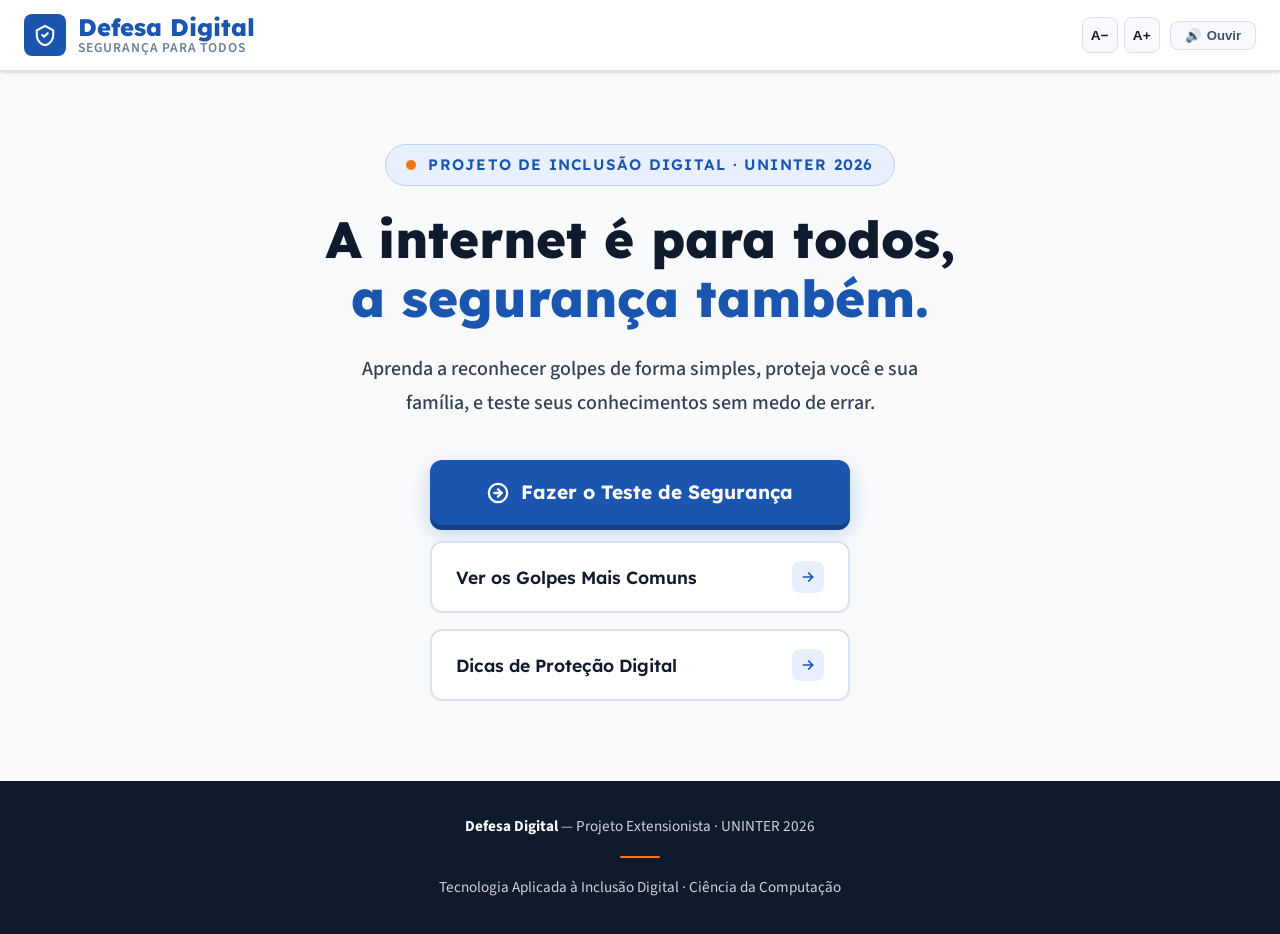
==== index.html @ 98d5496a "Remove seção de estatísticas e conquistas da index.html" ====
<!DOCTYPE html>
<html lang="pt-BR">
<head>
  <meta charset="UTF-8">
  <meta name="viewport" content="width=device-width, initial-scale=1.0">
  <title>Defesa Digital — Segurança para Todos</title>
  <meta name="description" content="Aprenda a reconhecer golpes digitais e proteja você e sua família. Projeto extensionista UNINTER 2026.">
  <link rel="stylesheet" href="css/base.css">
  <link rel="stylesheet" href="css/layout.css">
  <link rel="stylesheet" href="css/components.css">
  <link rel="stylesheet" href="css/quiz.css">
  <link rel="stylesheet" href="css/index.css">
  <style>
    /* ── Acessibilidade: tamanho de fonte ── */
    .font-controls {
      display: flex;
      align-items: center;
      gap: 6px;
    }
    .font-btn {
      width: 36px;
      height: 36px;
      border-radius: 8px;
      background: var(--bg-soft);
      border: 1.5px solid var(--border);
      color: var(--text);
      font-weight: 800;
      font-size: 0.85rem;
      cursor: pointer;
      display: flex;
      align-items: center;
      justify-content: center;
      transition: background 0.15s, border-color 0.15s;
    }
    .font-btn:hover { background: var(--primary-light); border-color: var(--primary); color: var(--primary); }
    .tts-btn {
      display: flex;
      align-items: center;
      gap: 6px;
      padding: 6px 14px;
      border-radius: 8px;
      background: var(--bg-soft);
      border: 1.5px solid var(--border);
      color: var(--text-secondary);
      font-size: 0.82rem;
      font-weight: 600;
      cursor: pointer;
      transition: all 0.15s;
    }
    .tts-btn:hover { background: var(--primary-light); border-color: var(--primary); color: var(--primary); }
    .tts-btn.speaking { background: var(--primary-light); border-color: var(--primary); color: var(--primary); }

    /* ── Cards de golpes diferenciados ── */
    .golpes-grid {
      display: grid;
      grid-template-columns: repeat(auto-fill, minmax(280px, 1fr));
      gap: 16px;
      margin-bottom: 32px;
    }
    .mini-golpe-card {
      border-radius: 16px;
      padding: 24px;
      display: flex;
      flex-direction: column;
      gap: 12px;
      border: 2px solid transparent;
      text-decoration: none;
      transition: transform 0.18s, box-shadow 0.18s;
      cursor: pointer;
    }
    .mini-golpe-card:hover { transform: translateY(-4px); box-shadow: 0 8px 24px rgba(0,0,0,0.12); }
    .mini-golpe-card.whatsapp { background: linear-gradient(135deg,#dcfce7,#bbf7d0); border-color: #86efac; }
    .mini-golpe-card.phishing { background: linear-gradient(135deg,#fef9c3,#fde68a); border-color: #fcd34d; }
    .mini-golpe-card.pix      { background: linear-gradient(135deg,#dbeafe,#bfdbfe); border-color: #93c5fd; }
    .mini-golpe-card.voz      { background: linear-gradient(135deg,#fce7f3,#fbcfe8); border-color: #f9a8d4; }
    .mini-golpe-card.emprego  { background: linear-gradient(135deg,#ede9fe,#ddd6fe); border-color: #c4b5fd; }
    .mini-golpe-card-icon { font-size: 2rem; line-height: 1; }
    .mini-golpe-card-type { font-size: 0.72rem; font-weight: 800; text-transform: uppercase; letter-spacing: 0.08em; color: #374151; opacity: 0.7; }
    .mini-golpe-card-name { font-size: 1rem; font-weight: 700; color: #111827; line-height: 1.3; }
    .mini-golpe-card-tip { font-size: 0.82rem; color: #374151; line-height: 1.5; margin-top: auto; }

    /* ── Simulação de conversa WhatsApp ── */
    .sim-section {
      background: #fff;
      border-radius: 20px;
      border: 2px solid var(--border);
      overflow: hidden;
      margin: 40px 0;
    }
    .sim-header {
      background: #075E54;
      padding: 16px 20px;
      display: flex;
      align-items: center;
      gap: 12px;
      color: #fff;
    }
    .sim-avatar {
      width: 40px; height: 40px;
      border-radius: 50%;
      background: #128C7E;
      display: flex; align-items: center; justify-content: center;
      font-size: 1.1rem;
    }
    .sim-contact-name { font-weight: 700; font-size: 1rem; }
    .sim-status { font-size: 0.78rem; opacity: 0.8; }
    .sim-chat {
      background: #ECE5DD url('data:image/svg+xml,<svg xmlns="http://www.w3.org/2000/svg" width="60" height="60" opacity=".04"><text y="40" font-size="40">💬</text></svg>') repeat;
      padding: 20px 16px;
      display: flex;
      flex-direction: column;
      gap: 10px;
      min-height: 200px;
    }
    .sim-bubble {
      max-width: 78%;
      padding: 10px 14px;
      border-radius: 12px;
      font-size: 0.95rem;
      line-height: 1.5;
      position: relative;
    }
    .sim-bubble.received {
      background: #fff;
      border-bottom-left-radius: 4px;
      align-self: flex-start;
      box-shadow: 0 1px 2px rgba(0,0,0,0.1);
    }
    .sim-bubble.sent {
      background: #DCF8C6;
      border-bottom-right-radius: 4px;
      align-self: flex-end;
      box-shadow: 0 1px 2px rgba(0,0,0,0.1);
    }
    .sim-bubble-time { font-size: 0.7rem; color: #999; margin-top: 4px; text-align: right; }
    .sim-question {
      background: #fff;
      border-top: 2px solid var(--border);
      padding: 20px;
    }
    .sim-question-title { font-weight: 700; font-size: 0.95rem; margin-bottom: 12px; color: #111; }
    .sim-options { display: flex; flex-direction: column; gap: 8px; }
    .sim-opt {
      padding: 12px 16px;
      border-radius: 10px;
      border: 2px solid var(--border);
      background: #fff;
      cursor: pointer;
      font-size: 0.9rem;
      font-weight: 500;
      text-align: left;
      transition: all 0.15s;
    }
    .sim-opt:hover { border-color: var(--primary); background: var(--primary-light); }
    .sim-opt.sim-correct { border-color: #059669; background: #ECFDF5; color: #065F46; pointer-events: none; }
    .sim-opt.sim-wrong   { border-color: #DC2626; background: #FEF2F2; color: #991B1B; pointer-events: none; }
    .sim-feedback {
      display: none;
      margin-top: 14px;
      padding: 14px 16px;
      border-radius: 10px;
      font-size: 0.9rem;
      line-height: 1.6;
    }
    .sim-feedback.show { display: block; }
    .sim-feedback.correct { background: #ECFDF5; border: 2px solid #6EE7B7; color: #065F46; }
    .sim-feedback.wrong   { background: #FEF2F2; border: 2px solid #FCA5A5; color: #991B1B; }

    @media (max-width: 480px) {
      .golpes-grid { grid-template-columns: 1fr 1fr; }
    }
  </style>
</head>
<body>

<header class="site-header">
  <a class="logo" href="#">
    <div class="logo-icon" aria-hidden="true">
      <svg width="22" height="22" viewBox="0 0 24 24" fill="none" stroke="#ffffff" stroke-width="2.2" stroke-linecap="round" stroke-linejoin="round">
        <path d="M12 2L3 7v5c0 5.25 3.75 10.15 9 11.25C17.25 22.15 21 17.25 21 12V7L12 2z"/>
        <polyline points="9 12 11 14 15 10"/>
      </svg>
    </div>
    <div class="logo-text">
      Defesa Digital
      <small>Segurança para Todos</small>
    </div>
  </a>
  <!-- Controles de acessibilidade -->
  <div style="display:flex;align-items:center;gap:10px;flex-wrap:wrap;">
    <div class="font-controls" aria-label="Tamanho da fonte">
      <button class="font-btn" onclick="changeFontSize(-1)" aria-label="Diminuir fonte" title="Diminuir fonte">A−</button>
      <button class="font-btn" onclick="changeFontSize(1)"  aria-label="Aumentar fonte" title="Aumentar fonte">A+</button>
    </div>
    <button class="tts-btn" id="tts-btn" onclick="toggleTTS()" aria-label="Ouvir conteúdo">
      <span>🔊</span> Ouvir
    </button>
  </div>
</header>

<main>
  <section class="hero">
    <div class="hero-content">
      <div class="alert-meter">
        <span class="alert-dot"></span>
        <span class="alert-meter-text">Projeto de Inclusão Digital · UNINTER 2026</span>
      </div>

      <h1>A internet é para todos,<br><em>a segurança também.</em></h1>

      <p class="hero-lead">
        Aprenda a reconhecer golpes de forma simples, proteja você e sua família,
        e teste seus conhecimentos sem medo de errar.
      </p>

      <div class="hero-actions">
        <button class="btn-hero-primary" onclick="startQuiz()">
          <svg width="22" height="22" viewBox="0 0 24 24" fill="none" stroke="currentColor" stroke-width="2.5" stroke-linecap="round" stroke-linejoin="round" aria-hidden="true">
            <circle cx="12" cy="12" r="10"/>
            <polyline points="12 8 16 12 12 16"/>
            <line x1="8" y1="12" x2="16" y2="12"/>
          </svg>
          Fazer o Teste de Segurança
        </button>
        <a href="golpes.html" class="btn-hero-secondary">
          <span>Ver os Golpes Mais Comuns</span>
          <span class="btn-arrow" aria-hidden="true">
            <svg width="16" height="16" viewBox="0 0 24 24" fill="none" stroke="currentColor" stroke-width="2.5" stroke-linecap="round" stroke-linejoin="round"><line x1="5" y1="12" x2="19" y2="12"/><polyline points="13 6 19 12 13 18"/></svg>
          </span>
        </a>
        <a href="dicas.html" class="btn-hero-secondary">
          <span>Dicas de Proteção Digital</span>
          <span class="btn-arrow" aria-hidden="true">
            <svg width="16" height="16" viewBox="0 0 24 24" fill="none" stroke="currentColor" stroke-width="2.5" stroke-linecap="round" stroke-linejoin="round"><line x1="5" y1="12" x2="19" y2="12"/><polyline points="13 6 19 12 13 18"/></svg>
          </span>
        </a>
      </div>
    </div>
  </section>
</main>

<footer class="site-footer">
  <strong>Defesa Digital</strong> — Projeto Extensionista · UNINTER 2026
  <div class="footer-divider"></div>
  Tecnologia Aplicada à Inclusão Digital · Ciência da Computação
</footer>

<!-- QUIZ -->
<div class="quiz-overlay" id="quiz-overlay" role="dialog" aria-modal="true" aria-label="Teste de segurança">
  <div class="quiz-card">
    <div class="quiz-top">
      <span class="quiz-top-label" id="quiz-top-label">1 / 10</span>
      <div class="quiz-bar-wrap">
        <div class="quiz-bar-fill" id="quiz-bar-fill" style="width:10%"></div>
      </div>
      <button class="quiz-close-btn" onclick="closeQuiz()" aria-label="Fechar quiz">✕</button>
    </div>
    <div class="quiz-stage" id="quiz-stage">
      <div class="quiz-cat-badge" id="quiz-cat"></div>
      <div class="quiz-question-text" id="quiz-q-text"></div>
      <div class="quiz-options" id="quiz-options"></div>
      <div class="quiz-feedback" id="quiz-feedback">
        <div class="quiz-feedback-title" id="quiz-feedback-title"></div>
        <div class="quiz-feedback-text"  id="quiz-feedback-text"></div>
      </div>
    </div>
    <div class="quiz-bottom" id="quiz-bottom">
      <button class="quiz-btn-next" id="quiz-btn-next" onclick="nextQuestion()">
        Próxima
        <svg width="18" height="18" viewBox="0 0 24 24" fill="none" stroke="currentColor" stroke-width="2.5" stroke-linecap="round" stroke-linejoin="round" aria-hidden="true"><line x1="5" y1="12" x2="19" y2="12"/><polyline points="13 6 19 12 13 18"/></svg>
      </button>
    </div>
    <div class="quiz-result" id="quiz-result-screen">
      <div class="quiz-result-ring">
        <svg viewBox="0 0 120 120" width="140" height="140">
          <circle class="ring-bg"   cx="60" cy="60" r="55"/>
          <circle class="ring-fill" id="ring-fill" cx="60" cy="60" r="55"/>
        </svg>
        <div class="ring-text" id="ring-pct">0%</div>
      </div>
      <div class="quiz-result-badge" id="quiz-result-badge"></div>
      <div class="quiz-result-title" id="quiz-result-title"></div>
      <div class="quiz-result-msg"   id="quiz-result-msg"></div>
      <p class="quiz-result-score"   id="quiz-result-score"></p>
      <div class="quiz-result-actions">
        <button class="btn btn-primary" onclick="startQuiz()">Tentar Novamente</button>
        <a class="btn btn-outline" href="dicas.html">Ver Dicas de Proteção</a>
      </div>
    </div>
  </div>
</div>

<script src="js/data.js"></script>
<script src="js/modal.js"></script>
<script src="js/dicas.js"></script>
<script src="js/quiz.js"></script>
<script src="js/app.js"></script>
<script>
  /* ── Acessibilidade: tamanho de fonte ── */
  let fontSize = 100;
  function changeFontSize(dir) {
    fontSize = Math.min(140, Math.max(80, fontSize + dir * 10));
    document.documentElement.style.fontSize = fontSize + '%';
  }

  /* ── Leitura por voz ── */
  let speaking = false;
  function toggleTTS() {
    if (!('speechSynthesis' in window)) { alert('Seu navegador não suporta leitura por voz.'); return; }
    const btn = document.getElementById('tts-btn');
    if (speaking) {
      window.speechSynthesis.cancel();
      speaking = false;
      btn.classList.remove('speaking');
      btn.innerHTML = '<span>🔊</span> Ouvir';
      return;
    }
    const text = 'Bem-vindo ao Defesa Digital. ' +
      'A internet é para todos, a segurança também. ' +
      'Neste site você vai aprender a reconhecer golpes digitais como o golpe do WhatsApp, mensagens falsas, comprovante falso de Pix, falsa central do banco e vagas de emprego falsas. ' +
      'Faça o teste de segurança para saber o quanto você já sabe. ' +
      'Lembre-se: nunca compartilhe códigos de SMS com ninguém, nem com amigos ou familiares.';
    const utt = new SpeechSynthesisUtterance(text);
    utt.lang = 'pt-BR';
    utt.rate = 0.88;
    utt.onend = () => { speaking = false; btn.classList.remove('speaking'); btn.innerHTML = '<span>🔊</span> Ouvir'; };
    window.speechSynthesis.speak(utt);
    speaking = true;
    btn.classList.add('speaking');
    btn.innerHTML = '<span>⏹</span> Parar';
  }
</script>
</body>
</html>
---- css/base.css ----
/* ══════════════════════════════════
   BASE.CSS — Reset, Variáveis, Tipografia
   Projeto: Defesa Digital · UNINTER 2026
══════════════════════════════════ */

/* Google Fonts: Lexend (display) + Source Sans 3 (corpo) */
@import url('https://fonts.googleapis.com/css2?family=Lexend:wght@400;500;600;700;800&family=Source+Sans+3:wght@400;500;600;700&display=swap');

/* ── Reset ── */
*, *::before, *::after {
  box-sizing: border-box;
  margin: 0;
  padding: 0;
}

/* ── Design Tokens ── */
:root {
  /* Identidade Visual: Azul CRAS + Laranja Comunitário */
  --primary:        #1A56B0;   /* Azul CRAS — confiança institucional */
  --primary-dark:   #153F87;
  --primary-light:  #E8F0FD;
  --accent:         #F97316;   /* Laranja comunitário — ação */
  --accent-dark:    #C2560A;
  --accent-light:   #FEF3EA;

  /* Superfícies */
  --bg:             #FFFFFF;
  --bg-soft:        #F7F9FC;
  --surface:        #FFFFFF;
  --border:         #D8E2F0;
  --border-strong:  #A8BDD8;

  /* Textos */
  --text:           #0F1B2D;
  --text-secondary: #3D546F;
  --text-muted:     #6B7E95;

  /* Feedback */
  --success:        #0D7A4E;
  --success-bg:     #D1FAE5;
  --success-border: #6EE7B7;
  --danger:         #C81F1F;
  --danger-bg:      #FEE2E2;
  --danger-border:  #F87171;
  --warning:        #B45309;

  /* Tipografia */
  --font-display:   'Lexend', sans-serif;
  --font-body:      'Source Sans 3', sans-serif;

  /* Escala de tipo (mín. 18px para o corpo por acessibilidade) */
  --text-xs:    0.85rem;   /* 13.6px */
  --text-sm:    0.95rem;   /* 15.2px */
  --text-base:  1.125rem;  /* 18px — mínimo acessível */
  --text-lg:    1.25rem;   /* 20px */
  --text-xl:    1.5rem;    /* 24px */
  --text-2xl:   1.875rem;  /* 30px */
  --text-3xl:   2.5rem;    /* 40px */
  --text-hero:  clamp(2.4rem, 6vw, 4rem);

  /* Espaçamento */
  --space-1:  0.25rem;
  --space-2:  0.5rem;
  --space-3:  0.75rem;
  --space-4:  1rem;
  --space-5:  1.25rem;
  --space-6:  1.5rem;
  --space-8:  2rem;
  --space-10: 2.5rem;
  --space-12: 3rem;
  --space-16: 4rem;

  /* Bordas */
  --radius-sm:  8px;
  --radius:     14px;
  --radius-lg:  20px;
  --radius-full: 9999px;

  /* Sombras */
  --shadow-sm:  0 1px 3px rgba(15, 27, 45, 0.08), 0 1px 2px rgba(15, 27, 45, 0.06);
  --shadow:     0 4px 12px rgba(15, 27, 45, 0.10), 0 2px 4px rgba(15, 27, 45, 0.06);
  --shadow-lg:  0 10px 30px rgba(15, 27, 45, 0.14), 0 4px 8px rgba(15, 27, 45, 0.08);
  --shadow-xl:  0 25px 50px rgba(15, 27, 45, 0.22);
}

/* ── Base HTML ── */
html {
  scroll-behavior: smooth;
  font-size: 16px;
}

body {
  font-family: var(--font-body);
  font-size: var(--text-base);
  color: var(--text);
  background: var(--bg);
  min-height: 100vh;
  display: flex;
  flex-direction: column;
  overflow-x: hidden;
  -webkit-font-smoothing: antialiased;
  -moz-osx-font-smoothing: grayscale;
  line-height: 1.6;
}

/* ── Tipografia base ── */
h1, h2, h3, h4, h5, h6 {
  font-family: var(--font-display);
  line-height: 1.2;
  color: var(--text);
}

p {
  font-size: var(--text-base);
  line-height: 1.7;
}

a {
  color: var(--primary);
  text-decoration: none;
}

a:focus-visible,
button:focus-visible {
  outline: 3px solid var(--accent);
  outline-offset: 3px;
  border-radius: var(--radius-sm);
}

/* ── Movimento reduzido (acessibilidade) ── */
@media (prefers-reduced-motion: reduce) {
  *, *::before, *::after {
    animation-duration: 0.01ms !important;
    transition-duration: 0.01ms !important;
  }
}
---- css/layout.css ----
/* ══════════════════════════════════
   LAYOUT.CSS — Header, Hero, Footer
   Projeto: Defesa Digital · UNINTER 2026
══════════════════════════════════ */

/* ── Header ── */
.site-header {
  background: var(--surface);
  border-bottom: 2px solid var(--border);
  padding: 0 var(--space-6);
  display: flex;
  align-items: center;
  justify-content: space-between;
  height: 72px;
  position: sticky;
  top: 0;
  z-index: 100;
  box-shadow: var(--shadow-sm);
}

.logo {
  display: flex;
  align-items: center;
  gap: var(--space-3);
  text-decoration: none;
}

.logo-icon {
  width: 42px;
  height: 42px;
  background: var(--primary);
  border-radius: var(--radius-sm);
  display: flex;
  align-items: center;
  justify-content: center;
  font-size: 22px;
  flex-shrink: 0;
}

.logo-text {
  font-family: var(--font-display);
  font-size: var(--text-xl);
  font-weight: 800;
  color: var(--primary);
  line-height: 1.1;
}

.logo-text small {
  display: block;
  font-family: var(--font-body);
  font-size: var(--text-xs);
  font-weight: 600;
  color: var(--text-muted);
  text-transform: uppercase;
  letter-spacing: 0.06em;
}

/* ── Hero ── */
.hero {
  flex: 1;
  display: flex;
  flex-direction: column;
  justify-content: center;
  background:
    linear-gradient(rgba(10, 20, 50, 0.82), rgba(10, 20, 50, 0.88)),
    url('../img/Blog-AMTI-seguranca-da-informacao.jpg') center/cover no-repeat;
  padding: var(--space-16) var(--space-6);
  text-align: center;
  min-height: 80vh;
  position: relative;
}

/* Indicador de alerta animado — a "assinatura" do projeto */
.alert-meter {
  display: inline-flex;
  align-items: center;
  gap: var(--space-3);
  background: rgba(255,255,255,0.12);
  border: 1.5px solid rgba(255,255,255,0.25);
  border-radius: var(--radius-full);
  padding: var(--space-2) var(--space-5);
  margin-bottom: var(--space-6);
  backdrop-filter: blur(8px);
}

.alert-dot {
  width: 10px;
  height: 10px;
  background: #F97316;
  border-radius: 50%;
  animation: pulse-dot 2s ease-in-out infinite;
}

@keyframes pulse-dot {
  0%, 100% { opacity: 1; transform: scale(1); }
  50% { opacity: 0.5; transform: scale(1.4); }
}

.alert-meter-text {
  font-family: var(--font-display);
  font-size: var(--text-sm);
  font-weight: 600;
  color: rgba(255,255,255,0.9);
  text-transform: uppercase;
  letter-spacing: 0.08em;
}

.hero-content {
  position: relative;
  z-index: 1;
  max-width: 780px;
  margin: 0 auto;
}

.hero h1 {
  font-family: var(--font-display);
  font-size: var(--text-hero);
  font-weight: 800;
  color: #FFFFFF;
  line-height: 1.15;
  margin-bottom: var(--space-6);
  text-shadow: 0 4px 16px rgba(0,0,0,0.5);
}

.hero h1 em {
  color: #F97316;
  font-style: normal;
}

.hero-lead {
  color: rgba(255,255,255,0.88);
  font-size: var(--text-lg);
  font-weight: 500;
  line-height: 1.7;
  max-width: 620px;
  margin: 0 auto var(--space-10);
  text-shadow: 0 2px 8px rgba(0,0,0,0.4);
}

.hero-actions {
  display: flex;
  flex-direction: column;
  gap: var(--space-4);
  max-width: 420px;
  margin: 0 auto;
}

/* ── Main content wrapper ── */
main {
  flex: 1;
}

/* ── Footer ── */
.site-footer {
  background: var(--text);
  color: rgba(255,255,255,0.65);
  text-align: center;
  padding: var(--space-8) var(--space-6);
  font-size: var(--text-sm);
  line-height: 1.8;
}

.site-footer strong {
  color: #FFFFFF;
  font-weight: 700;
}

.site-footer .footer-divider {
  width: 40px;
  height: 2px;
  background: var(--accent);
  margin: var(--space-4) auto;
  border-radius: var(--radius-full);
}

/* ── Responsivo ── */
@media (min-width: 640px) {
  .hero-actions {
    flex-direction: column;
  }
}
---- css/components.css ----
/* ══════════════════════════════════
   COMPONENTS.CSS — Botões, Cards, Modais
   Projeto: Defesa Digital · UNINTER 2026
══════════════════════════════════ */

/* ── Botões ── */
.btn {
  display: inline-flex;
  align-items: center;
  justify-content: center;
  gap: var(--space-3);
  font-family: var(--font-display);
  font-weight: 700;
  font-size: var(--text-base);
  border: none;
  border-radius: var(--radius);
  cursor: pointer;
  transition: transform 0.15s ease, box-shadow 0.15s ease, background 0.15s ease;
  text-align: center;
  line-height: 1.3;
  padding: var(--space-5) var(--space-6);
  width: 100%;
}

.btn:active {
  transform: translateY(2px) !important;
}

.btn-primary {
  background: var(--accent);
  color: var(--text);
  box-shadow: 0 5px 0 var(--accent-dark), var(--shadow);
}
.btn-primary:hover {
  background: #FB8434;
  transform: translateY(-2px);
  box-shadow: 0 7px 0 var(--accent-dark), var(--shadow-lg);
}
.btn-primary:active {
  box-shadow: 0 2px 0 var(--accent-dark);
}

.btn-secondary {
  background: rgba(255,255,255,0.95);
  color: var(--text);
  border: 2px solid rgba(255,255,255,0.6);
  box-shadow: var(--shadow);
}
.btn-secondary:hover {
  background: #FFFFFF;
  border-color: #FFFFFF;
  transform: translateY(-2px);
  box-shadow: var(--shadow-lg);
}

.btn-outline {
  background: transparent;
  color: var(--primary);
  border: 2px solid var(--primary);
}
.btn-outline:hover {
  background: var(--primary-light);
  transform: translateY(-1px);
}

.btn-blue {
  background: var(--primary);
  color: #FFFFFF;
  box-shadow: 0 4px 0 var(--primary-dark), var(--shadow);
}
.btn-blue:hover {
  background: #1E63C8;
  transform: translateY(-2px);
  box-shadow: 0 6px 0 var(--primary-dark), var(--shadow-lg);
}
.btn-blue:active {
  box-shadow: 0 1px 0 var(--primary-dark);
}

/* ── Badge / Tag ── */
.badge {
  display: inline-block;
  font-family: var(--font-display);
  font-size: var(--text-xs);
  font-weight: 700;
  text-transform: uppercase;
  letter-spacing: 0.06em;
  padding: 4px 12px;
  border-radius: var(--radius-sm);
}

.badge-accent {
  background: var(--accent-light);
  color: var(--accent-dark);
  border: 1.5px solid #FCD9B7;
}

.badge-primary {
  background: var(--primary-light);
  color: var(--primary-dark);
  border: 1.5px solid #BDD1F5;
}

.badge-mono {
  font-family: monospace;
  background: var(--accent);
  color: var(--text);
}

/* ── Modal grande (full) ── */
.full-modal {
  position: fixed;
  inset: 0;
  z-index: 200;
  display: flex;
  align-items: center;
  justify-content: center;
  padding: var(--space-6);
  pointer-events: none;
  opacity: 0;
  transition: opacity 0.25s ease;
}

.full-modal.open {
  pointer-events: all;
  opacity: 1;
}

.modal-backdrop {
  position: absolute;
  inset: 0;
  background: rgba(5, 15, 35, 0.82);
  backdrop-filter: blur(6px);
}

.modal-box {
  position: relative;
  z-index: 1;
  background: var(--bg-soft);
  width: 100%;
  max-width: 820px;
  height: 88vh;
  border-radius: var(--radius-lg);
  overflow: hidden;
  display: flex;
  flex-direction: column;
  transform: translateY(12px) scale(0.99);
  transition: transform 0.3s cubic-bezier(0.2, 0.8, 0.2, 1);
  box-shadow: var(--shadow-xl);
  border: 1.5px solid var(--border);
}

.full-modal.open .modal-box {
  transform: translateY(0) scale(1);
}

.modal-box--narrow {
  max-width: 660px;
}

.modal-header {
  display: flex;
  align-items: center;
  justify-content: space-between;
  padding: var(--space-5) var(--space-6);
  background: var(--surface);
  border-bottom: 2px solid var(--border);
  flex-shrink: 0;
}

.modal-header-title {
  font-family: var(--font-display);
  font-size: var(--text-xl);
  font-weight: 800;
  color: var(--primary);
  display: flex;
  align-items: center;
  gap: var(--space-3);
}

.btn-close {
  width: 42px;
  height: 42px;
  border-radius: var(--radius-sm);
  background: var(--danger-bg);
  border: 1.5px solid var(--danger-border);
  cursor: pointer;
  font-size: 1.2rem;
  font-weight: bold;
  display: flex;
  align-items: center;
  justify-content: center;
  color: var(--danger);
  transition: all 0.15s;
  line-height: 1;
}
.btn-close:hover {
  background: var(--danger);
  color: #FFFFFF;
  border-color: var(--danger);
}

.modal-scroll {
  flex: 1;
  overflow-y: auto;
  padding: var(--space-8) var(--space-6);
  scroll-behavior: smooth;
}

.modal-scroll::-webkit-scrollbar {
  width: 6px;
}
.modal-scroll::-webkit-scrollbar-track {
  background: var(--bg-soft);
}
.modal-scroll::-webkit-scrollbar-thumb {
  background: var(--border-strong);
  border-radius: var(--radius-full);
}

/* ── Modal interno (detalhe de golpe) ── */
.detail-modal {
  position: fixed;
  inset: 0;
  z-index: 300;
  display: flex;
  align-items: center;
  justify-content: center;
  padding: var(--space-6);
  pointer-events: none;
  opacity: 0;
  transition: opacity 0.2s ease;
}

.detail-modal.open {
  pointer-events: all;
  opacity: 1;
}

.detail-modal-box {
  position: relative;
  z-index: 1;
  background: var(--surface);
  border-radius: var(--radius-lg);
  padding: var(--space-10) var(--space-8);
  max-width: 620px;
  width: 100%;
  max-height: 88vh;
  overflow-y: auto;
  transform: scale(0.97);
  transition: transform 0.22s ease;
  box-shadow: var(--shadow-xl);
  border: 1.5px solid var(--border);
}

.detail-modal.open .detail-modal-box {
  transform: scale(1);
}

.detail-close {
  position: absolute;
  top: var(--space-5);
  right: var(--space-5);
  background: var(--bg-soft);
  border: 1.5px solid var(--border);
  width: 40px;
  height: 40px;
  cursor: pointer;
  color: var(--text-secondary);
  font-size: 1.1rem;
  font-weight: bold;
  display: flex;
  align-items: center;
  justify-content: center;
  border-radius: var(--radius-sm);
  transition: all 0.15s;
  line-height: 1;
}
.detail-close:hover {
  background: var(--danger);
  color: #FFFFFF;
  border-color: var(--danger);
}

/* ── Cards de golpe ── */
.golpes-grid {
  display: flex;
  flex-direction: column;
  gap: var(--space-4);
}

.golpe-card {
  background: var(--surface);
  border: 2px solid var(--border);
  border-radius: var(--radius);
  padding: var(--space-6);
  cursor: pointer;
  transition: border-color 0.2s, box-shadow 0.2s, transform 0.15s;
  position: relative;
  overflow: hidden;
}

.golpe-card::before {
  content: '';
  position: absolute;
  left: 0;
  top: 0;
  bottom: 0;
  width: 5px;
  background: var(--accent);
  border-radius: var(--radius) 0 0 var(--radius);
  transition: width 0.2s;
}

.golpe-card:hover {
  border-color: var(--primary);
  box-shadow: var(--shadow);
  transform: translateX(4px);
}

.golpe-card:hover::before {
  background: var(--primary);
  width: 6px;
}

.golpe-card-top {
  display: flex;
  align-items: center;
  justify-content: space-between;
  margin-bottom: var(--space-3);
}

.golpe-card-name {
  font-family: var(--font-display);
  font-size: var(--text-xl);
  font-weight: 800;
  color: var(--text);
  margin-bottom: var(--space-2);
}

.golpe-card-desc {
  font-size: var(--text-base);
  color: var(--text-secondary);
  line-height: 1.65;
  margin-bottom: var(--space-5);
}

.golpe-card-cta {
  font-size: var(--text-sm);
  font-weight: 700;
  color: var(--primary);
  display: flex;
  align-items: center;
  gap: var(--space-2);
  transition: gap 0.15s;
}

.golpe-card:hover .golpe-card-cta {
  gap: var(--space-3);
}

/* ── Stats grid ── */
.stats-grid {
  display: grid;
  grid-template-columns: repeat(auto-fit, minmax(180px, 1fr));
  gap: var(--space-5);
  margin-bottom: var(--space-8);
}

.stat-card {
  background: var(--surface);
  border: 2px solid var(--border);
  border-radius: var(--radius);
  padding: var(--space-5) var(--space-6);
  border-left: 5px solid var(--accent);
}

.stat-number {
  font-family: var(--font-display);
  font-size: var(--text-2xl);
  font-weight: 800;
  color: var(--primary);
  line-height: 1.1;
  margin-bottom: var(--space-2);
}

.stat-label {
  font-size: var(--text-sm);
  font-weight: 600;
  color: var(--text-secondary);
  line-height: 1.45;
}

/* ── Seção intro nos modais ── */
.modal-section-title {
  font-family: var(--font-display);
  font-size: var(--text-xl);
  font-weight: 800;
  color: var(--text);
  margin-bottom: var(--space-2);
}

.modal-section-lead {
  font-size: var(--text-base);
  color: var(--text-secondary);
  font-weight: 500;
  margin-bottom: var(--space-6);
  line-height: 1.6;
}

/* ── Detalhe de golpe: items internos ── */
.detail-type {
  display: inline-block;
  margin-bottom: var(--space-4);
}

.detail-title {
  font-family: var(--font-display);
  font-size: var(--text-2xl);
  font-weight: 800;
  color: var(--text);
  margin-bottom: var(--space-4);
  line-height: 1.2;
}

.detail-desc {
  font-size: var(--text-base);
  color: var(--text-secondary);
  line-height: 1.7;
  margin-bottom: var(--space-8);
  padding-bottom: var(--space-6);
  border-bottom: 2px solid var(--border);
}

.detail-section-label {
  font-size: var(--text-sm);
  font-weight: 800;
  color: var(--text-muted);
  text-transform: uppercase;
  letter-spacing: 0.07em;
  margin-bottom: var(--space-4);
  display: flex;
  align-items: center;
  gap: var(--space-3);
}

.detail-items {
  display: flex;
  flex-direction: column;
  gap: var(--space-3);
  margin-bottom: var(--space-8);
}

.detail-item {
  display: flex;
  gap: var(--space-4);
  align-items: flex-start;
  padding: var(--space-5);
  border-radius: var(--radius);
  font-size: var(--text-base);
  line-height: 1.6;
  font-weight: 500;
}

.detail-item--alert {
  background: #FFFBEB;
  border: 1.5px solid #FCD34D;
  color: #78350F;
}

.detail-item--safe {
  background: var(--success-bg);
  border: 1.5px solid var(--success-border);
  color: #064E3B;
}

.detail-item-icon {
  font-size: 1.3rem;
  flex-shrink: 0;
  margin-top: 2px;
}

/* ── Dicas carousel ── */
.dica-slide {
  display: none;
  animation: fadeIn 0.3s ease;
}
.dica-slide.active { display: block; }

@keyframes fadeIn {
  from { opacity: 0; transform: translateX(10px); }
  to   { opacity: 1; transform: translateX(0); }
}

.dica-title {
  font-family: var(--font-display);
  font-size: var(--text-2xl);
  font-weight: 800;
  color: var(--primary);
  margin-bottom: var(--space-4);
}

.dica-lead {
  font-size: var(--text-base);
  color: var(--text-secondary);
  font-weight: 600;
  line-height: 1.65;
  margin-bottom: var(--space-6);
  padding: var(--space-4) var(--space-5);
  background: var(--primary-light);
  border-radius: var(--radius);
  border-left: 4px solid var(--primary);
}

.dica-tips {
  display: flex;
  flex-direction: column;
  gap: var(--space-3);
}

.dica-tip {
  display: flex;
  gap: var(--space-4);
  align-items: flex-start;
  background: var(--surface);
  border: 2px solid var(--border);
  border-radius: var(--radius);
  padding: var(--space-5);
  font-size: var(--text-base);
  line-height: 1.6;
  font-weight: 500;
  color: var(--text);
  transition: border-color 0.15s;
}

.dica-tip:hover {
  border-color: var(--primary);
}

.dica-tip-icon {
  color: var(--primary);
  font-size: 1.3rem;
  font-weight: bold;
  flex-shrink: 0;
  margin-top: 2px;
}

.dicas-nav {
  display: flex;
  align-items: center;
  justify-content: space-between;
  padding: var(--space-5) 0 var(--space-4);
  margin-top: var(--space-6);
  border-top: 2px solid var(--border);
  flex-shrink: 0;
}

.btn-nav {
  background: var(--surface);
  border: 2px solid var(--border);
  width: 52px;
  height: 52px;
  border-radius: var(--radius);
  cursor: pointer;
  color: var(--text);
  font-size: 1.3rem;
  display: flex;
  align-items: center;
  justify-content: center;
  transition: all 0.15s;
}
.btn-nav:hover:not(:disabled) {
  background: var(--primary);
  color: #FFFFFF;
  border-color: var(--primary);
  transform: scale(1.05);
}
.btn-nav:disabled {
  opacity: 0.3;
  cursor: not-allowed;
}

.dica-counter {
  font-family: var(--font-display);
  font-size: var(--text-base);
  font-weight: 700;
  color: var(--text-secondary);
}
---- css/quiz.css ----
/* ══════════════════════════════════
   QUIZ.CSS — Redesign Moderno
   Projeto: Defesa Digital · UNINTER 2026
══════════════════════════════════ */

/* ── Overlay ── */
.quiz-overlay {
  position: fixed;
  inset: 0;
  z-index: 300;
  background: rgba(10, 20, 50, 0.75);
  backdrop-filter: blur(6px);
  -webkit-backdrop-filter: blur(6px);
  display: flex;
  align-items: center;
  justify-content: center;
  padding: 16px;
  opacity: 0;
  pointer-events: none;
  transition: opacity 0.3s ease;
}
.quiz-overlay.open {
  opacity: 1;
  pointer-events: all;
}

/* ── Card ── */
.quiz-card {
  background: #fff;
  border-radius: 24px;
  width: 100%;
  max-width: 680px;
  max-height: 92vh;
  /* flex column para o rodapé sempre ficar no fundo */
  display: flex;
  flex-direction: column;
  box-shadow: 0 32px 80px rgba(10,20,50,0.28), 0 8px 24px rgba(10,20,50,0.12);
  transform: translateY(20px) scale(0.97);
  transition: transform 0.35s cubic-bezier(0.2, 0.9, 0.3, 1);
  overflow: hidden;
}
.quiz-overlay.open .quiz-card {
  transform: translateY(0) scale(1);
}

/* ── Cabeçalho com gradiente ── */
.quiz-top {
  background: linear-gradient(135deg, var(--primary) 0%, #2563EB 100%);
  padding: 20px 24px 18px;
  display: flex;
  align-items: center;
  gap: 14px;
  flex-shrink: 0;
}
.quiz-top-label {
  font-family: var(--font-display);
  font-size: 0.9rem;
  font-weight: 800;
  color: rgba(255,255,255,0.9);
  min-width: 44px;
  letter-spacing: 0.03em;
}
.quiz-bar-wrap {
  flex: 1;
  height: 6px;
  background: rgba(255,255,255,0.25);
  border-radius: 99px;
  overflow: hidden;
}
.quiz-bar-fill {
  height: 100%;
  background: #fff;
  border-radius: 99px;
  transition: width 0.5s cubic-bezier(0.4, 0, 0.2, 1);
}
.quiz-close-btn {
  width: 34px;
  height: 34px;
  border-radius: 50%;
  background: rgba(255,255,255,0.18);
  border: 1.5px solid rgba(255,255,255,0.35);
  color: #fff;
  font-size: 1rem;
  cursor: pointer;
  display: flex;
  align-items: center;
  justify-content: center;
  flex-shrink: 0;
  transition: background 0.15s, transform 0.2s;
}
.quiz-close-btn:hover {
  background: rgba(255,255,255,0.32);
  transform: scale(1.1) rotate(90deg);
}

/* ── Stage: cresce e rola se precisar ── */
.quiz-stage {
  padding: 24px 28px 20px;
  flex: 1;          /* ocupa o espaco sobrando entre header e footer */
  overflow-y: auto;
  overflow-x: hidden;
  min-height: 0;    /* essencial para flex+overflow funcionar */
}

@keyframes slideInRight {
  from { opacity: 0; transform: translateX(36px); }
  to   { opacity: 1; transform: translateX(0); }
}
@keyframes slideOutLeft {
  from { opacity: 1; transform: translateX(0); }
  to   { opacity: 0; transform: translateX(-36px); }
}
.quiz-stage.animating-out { animation: slideOutLeft 0.18s ease forwards; }
.quiz-stage.animating-in  { animation: slideInRight 0.22s ease forwards; }

/* Badge categoria */
.quiz-cat-badge {
  display: inline-flex;
  align-items: center;
  background: var(--primary-light);
  color: var(--primary);
  font-family: var(--font-display);
  font-size: 0.72rem;
  font-weight: 800;
  letter-spacing: 0.08em;
  text-transform: uppercase;
  padding: 4px 12px;
  border-radius: 99px;
  margin-bottom: 14px;
  border: 1.5px solid rgba(26,86,176,0.15);
}

/* Pergunta — agora é o container da simulação + prompt */
.quiz-question-text {
  font-family: var(--font-body);
  margin-bottom: 18px;
  background: none;
  border-radius: 0;
  border-left: none;
  padding: 0;
}

/* Opções */
.quiz-options {
  display: flex;
  flex-direction: column;
  gap: 9px;
}
.quiz-opt {
  display: flex;
  align-items: center;
  gap: 12px;
  background: #fff;
  border: 2px solid var(--border);
  color: var(--text);
  font-family: var(--font-body);
  font-size: 0.95rem;
  font-weight: 500;
  line-height: 1.45;
  padding: 12px 16px;
  border-radius: 12px;
  cursor: pointer;
  text-align: left;
  width: 100%;
  transition: border-color 0.15s, background 0.15s, transform 0.12s, box-shadow 0.15s;
}
.quiz-opt:hover:not(:disabled) {
  border-color: var(--primary);
  background: var(--primary-light);
  transform: translateX(4px);
  box-shadow: 0 2px 8px rgba(26,86,176,0.12);
}
.quiz-opt:disabled { cursor: default; }
.quiz-opt.correct {
  border-color: #059669;
  background: #ECFDF5;
  box-shadow: 0 0 0 3px rgba(5,150,105,0.12);
}
.quiz-opt.wrong {
  border-color: #DC2626;
  background: #FEF2F2;
  box-shadow: 0 0 0 3px rgba(220,38,38,0.10);
}
.quiz-opt-letter {
  display: inline-flex;
  align-items: center;
  justify-content: center;
  min-width: 28px;
  height: 28px;
  border-radius: 8px;
  background: var(--bg-soft);
  border: 1.5px solid var(--border);
  font-family: var(--font-display);
  font-weight: 900;
  font-size: 0.78rem;
  flex-shrink: 0;
  color: var(--text-secondary);
  transition: all 0.15s;
}
.quiz-opt.correct .quiz-opt-letter { background: #059669; border-color: #059669; color: #fff; }
.quiz-opt.wrong   .quiz-opt-letter { background: #DC2626; border-color: #DC2626; color: #fff; }

/* Feedback */
.quiz-feedback {
  margin-top: 14px;
  border-radius: 12px;
  padding: 14px 16px;
  display: none;
}
@keyframes feedIn {
  from { opacity: 0; transform: translateY(8px); }
  to   { opacity: 1; transform: translateY(0); }
}
.quiz-feedback { animation: feedIn 0.28s cubic-bezier(0.2,0.9,0.3,1) forwards; }
.quiz-feedback.correct { background: #ECFDF5; border: 2px solid #6EE7B7; }
.quiz-feedback.wrong   { background: #FEF2F2; border: 2px solid #FCA5A5; }
.quiz-feedback-title {
  font-family: var(--font-display);
  font-weight: 800;
  font-size: 0.92rem;
  margin-bottom: 4px;
}
.quiz-feedback.correct .quiz-feedback-title { color: #065F46; }
.quiz-feedback.wrong   .quiz-feedback-title { color: #991B1B; }
.quiz-feedback-text {
  font-size: 0.86rem;
  line-height: 1.6;
  color: var(--text-secondary);
}

/* ── Rodapé fixo no fundo do card ── */
.quiz-bottom {
  padding: 14px 24px 18px;
  display: flex;
  justify-content: flex-end;
  border-top: 1.5px solid var(--border);
  background: var(--bg-soft);
  flex-shrink: 0;   /* nunca encolhe, sempre aparece */
}

.quiz-btn-next {
  display: none;
  align-items: center;
  gap: 8px;
  background: linear-gradient(135deg, var(--primary) 0%, #2563EB 100%);
  color: #fff;
  font-family: var(--font-display);
  font-size: 0.92rem;
  font-weight: 800;
  padding: 11px 26px;
  border-radius: 99px;
  border: none;
  cursor: pointer;
  box-shadow: 0 4px 16px rgba(26,86,176,0.35);
  transition: transform 0.15s, box-shadow 0.15s;
  letter-spacing: 0.02em;
  animation: feedIn 0.25s ease;
}
.quiz-btn-next:hover {
  transform: translateY(-2px);
  box-shadow: 0 8px 24px rgba(26,86,176,0.4);
}
.quiz-btn-next:active {
  transform: translateY(1px);
  box-shadow: 0 2px 8px rgba(26,86,176,0.3);
}

/* ── Resultado ── */
.quiz-result {
  display: none;
  padding: 36px 28px 32px;
  text-align: center;
  animation: slideInRight 0.3s ease forwards;
  overflow-y: auto;
  flex: 1;
  min-height: 0;
}
.quiz-result-ring {
  width: 130px;
  height: 130px;
  margin: 0 auto 20px;
  position: relative;
}
.quiz-result-ring svg { transform: rotate(-90deg); }
.ring-bg  { fill: none; stroke: var(--border); stroke-width: 10; }
.ring-fill {
  fill: none;
  stroke: var(--primary);
  stroke-width: 10;
  stroke-linecap: round;
  stroke-dasharray: 345.4;
  stroke-dashoffset: 345.4;
  transition: stroke-dashoffset 1.1s cubic-bezier(0.4,0,0.2,1), stroke 0.4s;
}
.ring-text {
  position: absolute;
  inset: 0;
  display: flex;
  align-items: center;
  justify-content: center;
  font-family: var(--font-display);
  font-size: 1.7rem;
  font-weight: 900;
  color: var(--text);
}
.quiz-result-badge {
  display: inline-block;
  padding: 6px 20px;
  border-radius: 99px;
  color: #fff;
  font-family: var(--font-display);
  font-weight: 800;
  font-size: 0.92rem;
  margin-bottom: 14px;
}
.quiz-result-title {
  font-family: var(--font-display);
  font-size: 1.3rem;
  font-weight: 800;
  color: var(--text);
  margin-bottom: 10px;
  line-height: 1.3;
}
.quiz-result-msg {
  font-size: 0.93rem;
  line-height: 1.7;
  color: var(--text-secondary);
  max-width: 420px;
  margin: 0 auto 6px;
}
.quiz-result-score {
  font-size: 0.86rem;
  color: var(--text-muted);
  margin-bottom: 24px;
}
.quiz-result-actions {
  display: flex;
  gap: 12px;
  justify-content: center;
  flex-wrap: wrap;
}

/* ── Mobile ── */
@media (max-width: 600px) {
  .quiz-card { max-height: 96vh; border-radius: 20px; }
  .quiz-stage { padding: 18px 16px 14px; }
  .quiz-bottom { padding: 12px 16px 16px; }
  .quiz-question-text { font-size: 0.94rem; padding: 12px 13px; }
  .quiz-result { padding: 24px 16px 20px; }
  .quiz-top { padding: 16px 16px; }
}

/* ══════════════════════════════════
   SIMULAÇÕES DE CANAL — quiz baseado em conversas reais
══════════════════════════════════ */

.sim-wrap {
  border-radius: 16px;
  overflow: hidden;
  border: 2px solid var(--border);
  margin-bottom: 18px;
}

/* ─── WhatsApp ─── */
.sim-wrap.canal-whatsapp .sim-head {
  background: #075E54;
  padding: 14px 18px;
  display: flex;
  align-items: center;
  gap: 12px;
  color: #fff;
}
.sim-wrap .sim-avatar {
  width: 38px; height: 38px;
  border-radius: 50%;
  background: rgba(255,255,255,0.18);
  display: flex; align-items: center; justify-content: center;
  font-size: 1.05rem;
  flex-shrink: 0;
}
.sim-wrap .sim-head-name { font-weight: 700; font-size: 0.95rem; line-height: 1.2; }
.sim-wrap .sim-head-sub  { font-size: 0.75rem; opacity: 0.8; }
.sim-wrap.canal-whatsapp .sim-body {
  background: #ECE5DD;
  padding: 16px 14px;
  display: flex;
  flex-direction: column;
  gap: 8px;
}
.sim-bubble {
  max-width: 84%;
  padding: 9px 12px;
  border-radius: 11px;
  font-size: 0.88rem;
  line-height: 1.45;
  box-shadow: 0 1px 2px rgba(0,0,0,0.08);
}
.sim-bubble.received { background: #fff; border-bottom-left-radius: 3px; align-self: flex-start; }
.sim-bubble.sent      { background: #DCF8C6; border-bottom-right-radius: 3px; align-self: flex-end; }
.sim-bubble-time { font-size: 0.65rem; color: #888; margin-top: 3px; text-align: right; }

/* ─── SMS ─── */
.sim-wrap.canal-sms .sim-head {
  background: #1A1A1A;
  padding: 14px 18px;
  display: flex;
  align-items: center;
  gap: 12px;
  color: #fff;
}
.sim-wrap.canal-sms .sim-body {
  background: #F2F2F7;
  padding: 16px 14px;
  display: flex;
  flex-direction: column;
  gap: 8px;
}
.sim-sms-bubble {
  background: #fff;
  border: 1.5px solid #E2E2E7;
  max-width: 88%;
  padding: 11px 14px;
  border-radius: 14px;
  font-size: 0.88rem;
  line-height: 1.5;
  align-self: flex-start;
}
.sim-sms-meta {
  font-size: 0.68rem;
  color: #8E8E93;
  text-align: center;
  margin-bottom: 4px;
}

/* ─── Ligação ─── */
.sim-wrap.canal-ligacao .sim-call-screen {
  background: linear-gradient(180deg, #1C1C2E 0%, #2A2A45 100%);
  padding: 36px 24px 28px;
  text-align: center;
  color: #fff;
}
.sim-call-avatar {
  width: 76px; height: 76px;
  border-radius: 50%;
  background: rgba(255,255,255,0.12);
  display: flex; align-items: center; justify-content: center;
  font-size: 2rem;
  margin: 0 auto 14px;
  border: 2px solid rgba(255,255,255,0.2);
}
.sim-call-number { font-size: 1.1rem; font-weight: 700; margin-bottom: 4px; }
.sim-call-label   { font-size: 0.78rem; opacity: 0.65; margin-bottom: 18px; }
.sim-call-status {
  display: inline-flex;
  align-items: center;
  gap: 6px;
  background: rgba(255,255,255,0.1);
  padding: 5px 14px;
  border-radius: 99px;
  font-size: 0.72rem;
  font-weight: 600;
  letter-spacing: 0.03em;
}
.sim-call-dot {
  width: 7px; height: 7px;
  background: #34D399;
  border-radius: 50%;
  animation: pulse-dot 1.4s ease-in-out infinite;
}
@keyframes pulse-dot { 0%,100%{opacity:1} 50%{opacity:0.3} }
.sim-call-transcript {
  background: #fff;
  padding: 16px 18px;
  font-size: 0.88rem;
  line-height: 1.6;
  color: var(--text);
  border-top: 1px solid var(--border);
}
.sim-call-transcript .speaker {
  font-weight: 800;
  color: var(--primary);
  font-size: 0.72rem;
  text-transform: uppercase;
  letter-spacing: 0.05em;
  display: block;
  margin-bottom: 3px;
}

/* ─── E-mail ─── */
.sim-wrap.canal-email .sim-email-head {
  background: #fff;
  border-bottom: 1.5px solid var(--border);
  padding: 14px 18px;
}
.sim-email-row { display: flex; gap: 8px; font-size: 0.82rem; margin-bottom: 4px; }
.sim-email-row .label { color: var(--text-muted); min-width: 50px; font-weight: 600; }
.sim-email-row .value { color: var(--text); font-weight: 600; }
.sim-email-subject {
  font-size: 0.98rem;
  font-weight: 800;
  color: var(--text);
  margin-top: 6px;
}
.sim-email-body {
  background: #fff;
  padding: 18px;
  font-size: 0.87rem;
  line-height: 1.65;
  color: var(--text);
}
.sim-email-body .btn-fake {
  display: inline-block;
  margin-top: 10px;
  padding: 8px 18px;
  background: #DC2626;
  color: #fff;
  border-radius: 8px;
  font-weight: 700;
  font-size: 0.82rem;
}
.sim-email-link {
  color: #2563EB;
  text-decoration: underline;
  word-break: break-all;
  font-size: 0.82rem;
}

/* ─── Site / navegador falso ─── */
.sim-wrap.canal-site .sim-browser-bar {
  background: #E5E7EB;
  padding: 10px 14px;
  display: flex;
  align-items: center;
  gap: 8px;
}
.sim-browser-dots { display: flex; gap: 5px; }
.sim-browser-dots span { width: 9px; height: 9px; border-radius: 50%; background: #D1D5DB; }
.sim-browser-url {
  flex: 1;
  background: #fff;
  border-radius: 6px;
  padding: 5px 10px;
  font-size: 0.74rem;
  color: var(--text-muted);
  font-family: monospace;
}
.sim-site-body {
  background: #fff;
  padding: 22px 18px;
  text-align: center;
}
.sim-site-body .site-title { font-size: 1rem; font-weight: 800; color: var(--text); margin-bottom: 6px; }
.sim-site-body .site-price { font-size: 1.6rem; font-weight: 900; color: #DC2626; margin: 10px 0; }
.sim-site-body .site-price small { font-size: 0.85rem; color: var(--text-muted); text-decoration: line-through; font-weight: 500; margin-left: 8px; }
.sim-site-body .site-desc { font-size: 0.8rem; color: var(--text-secondary); margin-bottom: 14px; }

/* ─── Pergunta de decisão (sem canal visual) ─── */
.sim-wrap.canal-alerta .sim-alerta-box {
  background: #FFFBEB;
  border-left: 5px solid #F59E0B;
  padding: 18px;
  display: flex;
  gap: 14px;
  align-items: flex-start;
}
.sim-alerta-icon { font-size: 1.8rem; flex-shrink: 0; }
.sim-alerta-text { font-size: 0.9rem; line-height: 1.6; color: #78350F; font-weight: 600; }

/* ─── Pergunta de decisão dentro do card ─── */
.sim-prompt {
  font-family: var(--font-display);
  font-size: 0.92rem;
  font-weight: 800;
  color: var(--text);
  margin-bottom: 12px;
  display: flex;
  align-items: center;
  gap: 8px;
}
---- css/index.css ----
/* ══════════════════════════════════
   INDEX.CSS — Estilos da página inicial
   Projeto: Defesa Digital · UNINTER 2026
══════════════════════════════════ */

/* ── Hero com fundo sólido acolhedor ── */
.hero {
  background: #f8fafc;
  min-height: auto;
  padding: 72px 24px 80px;
}

.hero h1 {
  color: #0f1b2d;
  text-shadow: none;
  font-size: clamp(2rem, 5vw, 3.2rem);
}

.hero h1 em {
  color: #1A56B0;
}

.hero-lead {
  color: #334155;
  text-shadow: none;
  font-size: 1.25rem;
}

/* Pastilha de projeto */
.alert-meter {
  background: #e8f0fd;
  border: 1.5px solid #bdd1f5;
  backdrop-filter: none;
}

.alert-meter-text {
  color: #1A56B0;
}

/* ── Botões da hero ── */
.btn-hero-primary {
  display: flex;
  align-items: center;
  justify-content: center;
  gap: 12px;
  width: 100%;
  padding: 20px 28px;
  background: #1A56B0;
  color: #ffffff;
  font-family: 'Lexend', sans-serif;
  font-size: 1.2rem;
  font-weight: 700;
  border: none;
  border-radius: 12px;
  cursor: pointer;
  text-decoration: none;
  box-shadow: 0 5px 0 #153F87, 0 8px 20px rgba(26,86,176,0.25);
  transition: transform 0.15s ease, box-shadow 0.15s ease;
  line-height: 1.3;
}

.btn-hero-primary:hover {
  transform: translateY(-2px);
  box-shadow: 0 7px 0 #153F87, 0 12px 28px rgba(26,86,176,0.3);
}

.btn-hero-primary:active {
  transform: translateY(3px);
  box-shadow: 0 2px 0 #153F87;
}

.btn-hero-secondary {
  display: flex;
  align-items: center;
  justify-content: space-between;
  width: 100%;
  padding: 18px 24px;
  background: #ffffff;
  color: #0f1b2d;
  font-family: 'Lexend', sans-serif;
  font-size: 1.1rem;
  font-weight: 600;
  border: 2px solid #d8e2f0;
  border-radius: 12px;
  cursor: pointer;
  text-decoration: none;
  transition: border-color 0.2s ease, box-shadow 0.2s ease;
  line-height: 1.3;
}

.btn-hero-secondary:hover {
  border-color: #1A56B0;
  box-shadow: 0 4px 12px rgba(26,86,176,0.12);
}

.btn-arrow {
  display: flex;
  align-items: center;
  justify-content: center;
  width: 32px;
  height: 32px;
  background: #e8f0fd;
  border-radius: 8px;
  flex-shrink: 0;
  color: #1A56B0;
}

/* ── Footer ── */
.site-footer {
  color: rgba(255,255,255,0.8);
}
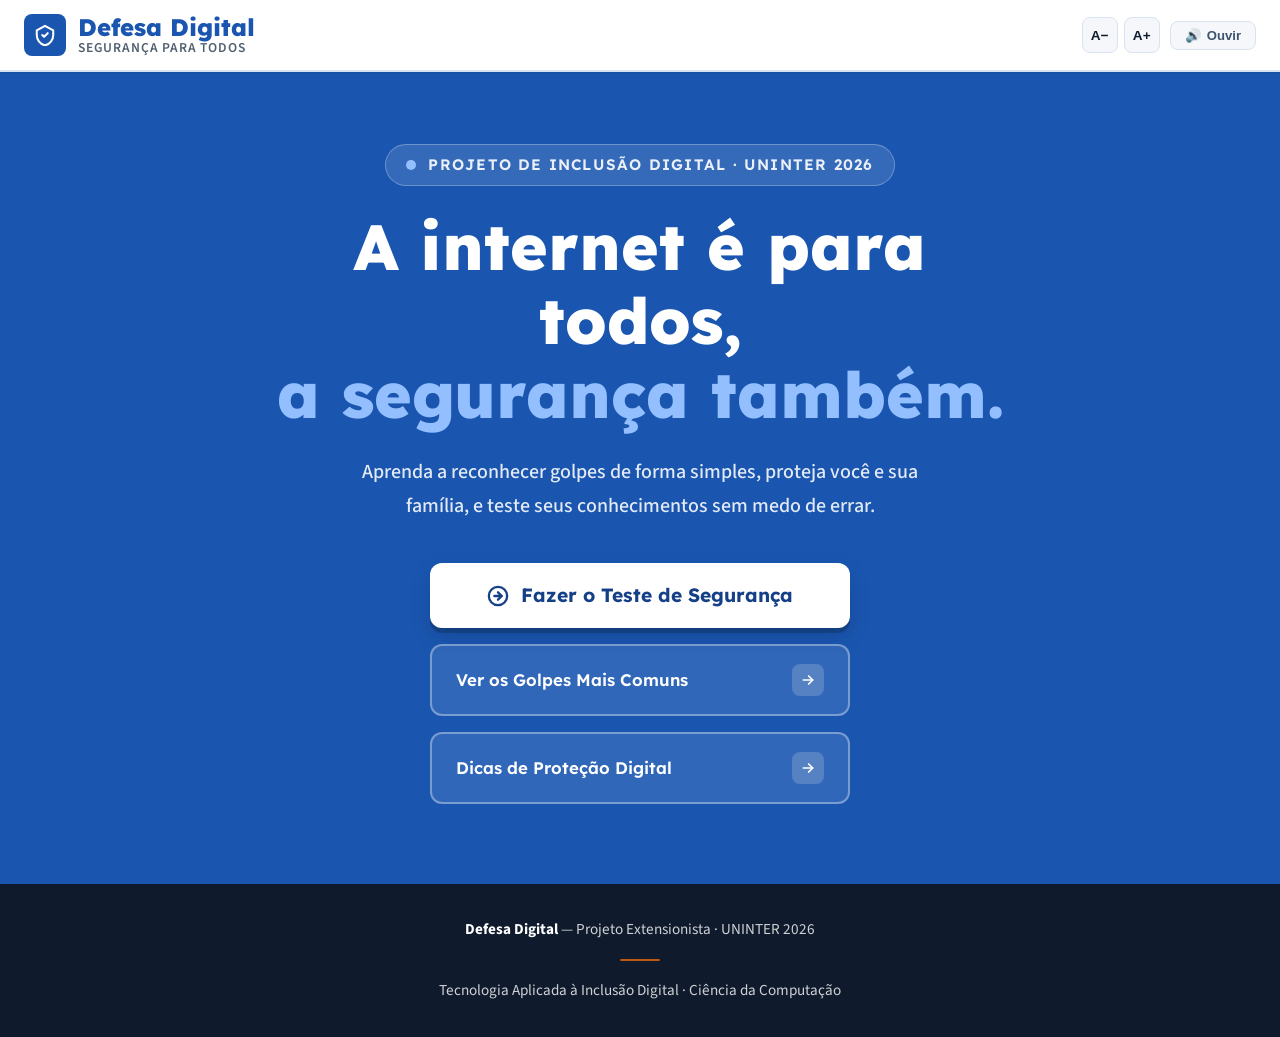
==== commit 10d333dc: "fix: hero azul #1A56B0, botões corretos e TTS inline no index.html" ====
--- a/index.html
+++ b/index.html
@@ -8,166 +8,27 @@
   <link rel="stylesheet" href="css/base.css">
   <link rel="stylesheet" href="css/layout.css">
   <link rel="stylesheet" href="css/components.css">
-  <link rel="stylesheet" href="css/quiz.css">
   <link rel="stylesheet" href="css/index.css">
   <style>
-    /* ── Acessibilidade: tamanho de fonte ── */
-    .font-controls {
-      display: flex;
-      align-items: center;
-      gap: 6px;
+    /* Controles de acessibilidade */
+    .font-controls { display:flex; align-items:center; gap:6px; }
+    .font-btn {
+      width:36px; height:36px; border-radius:8px;
+      background:var(--bg-soft); border:1.5px solid var(--border);
+      color:var(--text); font-weight:800; font-size:0.85rem;
+      cursor:pointer; display:flex; align-items:center; justify-content:center;
+      transition:background 0.15s, border-color 0.15s;
     }
-    .font-btn {
-      width: 36px;
-      height: 36px;
-      border-radius: 8px;
-      background: var(--bg-soft);
-      border: 1.5px solid var(--border);
-      color: var(--text);
-      font-weight: 800;
-      font-size: 0.85rem;
-      cursor: pointer;
-      display: flex;
-      align-items: center;
-      justify-content: center;
-      transition: background 0.15s, border-color 0.15s;
+    .font-btn:hover { background:var(--primary-light); border-color:var(--primary); color:var(--primary); }
+    .tts-btn {
+      display:flex; align-items:center; gap:6px;
+      padding:6px 14px; border-radius:8px;
+      background:var(--bg-soft); border:1.5px solid var(--border);
+      color:var(--text-secondary); font-size:0.82rem; font-weight:600;
+      cursor:pointer; transition:all 0.15s;
     }
-    .font-btn:hover { background: var(--primary-light); border-color: var(--primary); color: var(--primary); }
-    .tts-btn {
-      display: flex;
-      align-items: center;
-      gap: 6px;
-      padding: 6px 14px;
-      border-radius: 8px;
-      background: var(--bg-soft);
-      border: 1.5px solid var(--border);
-      color: var(--text-secondary);
-      font-size: 0.82rem;
-      font-weight: 600;
-      cursor: pointer;
-      transition: all 0.15s;
-    }
-    .tts-btn:hover { background: var(--primary-light); border-color: var(--primary); color: var(--primary); }
-    .tts-btn.speaking { background: var(--primary-light); border-color: var(--primary); color: var(--primary); }
-
-    /* ── Cards de golpes diferenciados ── */
-    .golpes-grid {
-      display: grid;
-      grid-template-columns: repeat(auto-fill, minmax(280px, 1fr));
-      gap: 16px;
-      margin-bottom: 32px;
-    }
-    .mini-golpe-card {
-      border-radius: 16px;
-      padding: 24px;
-      display: flex;
-      flex-direction: column;
-      gap: 12px;
-      border: 2px solid transparent;
-      text-decoration: none;
-      transition: transform 0.18s, box-shadow 0.18s;
-      cursor: pointer;
-    }
-    .mini-golpe-card:hover { transform: translateY(-4px); box-shadow: 0 8px 24px rgba(0,0,0,0.12); }
-    .mini-golpe-card.whatsapp { background: linear-gradient(135deg,#dcfce7,#bbf7d0); border-color: #86efac; }
-    .mini-golpe-card.phishing { background: linear-gradient(135deg,#fef9c3,#fde68a); border-color: #fcd34d; }
-    .mini-golpe-card.pix      { background: linear-gradient(135deg,#dbeafe,#bfdbfe); border-color: #93c5fd; }
-    .mini-golpe-card.voz      { background: linear-gradient(135deg,#fce7f3,#fbcfe8); border-color: #f9a8d4; }
-    .mini-golpe-card.emprego  { background: linear-gradient(135deg,#ede9fe,#ddd6fe); border-color: #c4b5fd; }
-    .mini-golpe-card-icon { font-size: 2rem; line-height: 1; }
-    .mini-golpe-card-type { font-size: 0.72rem; font-weight: 800; text-transform: uppercase; letter-spacing: 0.08em; color: #374151; opacity: 0.7; }
-    .mini-golpe-card-name { font-size: 1rem; font-weight: 700; color: #111827; line-height: 1.3; }
-    .mini-golpe-card-tip { font-size: 0.82rem; color: #374151; line-height: 1.5; margin-top: auto; }
-
-    /* ── Simulação de conversa WhatsApp ── */
-    .sim-section {
-      background: #fff;
-      border-radius: 20px;
-      border: 2px solid var(--border);
-      overflow: hidden;
-      margin: 40px 0;
-    }
-    .sim-header {
-      background: #075E54;
-      padding: 16px 20px;
-      display: flex;
-      align-items: center;
-      gap: 12px;
-      color: #fff;
-    }
-    .sim-avatar {
-      width: 40px; height: 40px;
-      border-radius: 50%;
-      background: #128C7E;
-      display: flex; align-items: center; justify-content: center;
-      font-size: 1.1rem;
-    }
-    .sim-contact-name { font-weight: 700; font-size: 1rem; }
-    .sim-status { font-size: 0.78rem; opacity: 0.8; }
-    .sim-chat {
-      background: #ECE5DD url('data:image/svg+xml,<svg xmlns="http://www.w3.org/2000/svg" width="60" height="60" opacity=".04"><text y="40" font-size="40">💬</text></svg>') repeat;
-      padding: 20px 16px;
-      display: flex;
-      flex-direction: column;
-      gap: 10px;
-      min-height: 200px;
-    }
-    .sim-bubble {
-      max-width: 78%;
-      padding: 10px 14px;
-      border-radius: 12px;
-      font-size: 0.95rem;
-      line-height: 1.5;
-      position: relative;
-    }
-    .sim-bubble.received {
-      background: #fff;
-      border-bottom-left-radius: 4px;
-      align-self: flex-start;
-      box-shadow: 0 1px 2px rgba(0,0,0,0.1);
-    }
-    .sim-bubble.sent {
-      background: #DCF8C6;
-      border-bottom-right-radius: 4px;
-      align-self: flex-end;
-      box-shadow: 0 1px 2px rgba(0,0,0,0.1);
-    }
-    .sim-bubble-time { font-size: 0.7rem; color: #999; margin-top: 4px; text-align: right; }
-    .sim-question {
-      background: #fff;
-      border-top: 2px solid var(--border);
-      padding: 20px;
-    }
-    .sim-question-title { font-weight: 700; font-size: 0.95rem; margin-bottom: 12px; color: #111; }
-    .sim-options { display: flex; flex-direction: column; gap: 8px; }
-    .sim-opt {
-      padding: 12px 16px;
-      border-radius: 10px;
-      border: 2px solid var(--border);
-      background: #fff;
-      cursor: pointer;
-      font-size: 0.9rem;
-      font-weight: 500;
-      text-align: left;
-      transition: all 0.15s;
-    }
-    .sim-opt:hover { border-color: var(--primary); background: var(--primary-light); }
-    .sim-opt.sim-correct { border-color: #059669; background: #ECFDF5; color: #065F46; pointer-events: none; }
-    .sim-opt.sim-wrong   { border-color: #DC2626; background: #FEF2F2; color: #991B1B; pointer-events: none; }
-    .sim-feedback {
-      display: none;
-      margin-top: 14px;
-      padding: 14px 16px;
-      border-radius: 10px;
-      font-size: 0.9rem;
-      line-height: 1.6;
-    }
-    .sim-feedback.show { display: block; }
-    .sim-feedback.correct { background: #ECFDF5; border: 2px solid #6EE7B7; color: #065F46; }
-    .sim-feedback.wrong   { background: #FEF2F2; border: 2px solid #FCA5A5; color: #991B1B; }
-
-    @media (max-width: 480px) {
-      .golpes-grid { grid-template-columns: 1fr 1fr; }
+    .tts-btn:hover, .tts-btn.speaking {
+      background:var(--primary-light); border-color:var(--primary); color:var(--primary);
     }
   </style>
 </head>
@@ -186,14 +47,13 @@
       <small>Segurança para Todos</small>
     </div>
   </a>
-  <!-- Controles de acessibilidade -->
   <div style="display:flex;align-items:center;gap:10px;flex-wrap:wrap;">
     <div class="font-controls" aria-label="Tamanho da fonte">
       <button class="font-btn" onclick="changeFontSize(-1)" aria-label="Diminuir fonte" title="Diminuir fonte">A−</button>
       <button class="font-btn" onclick="changeFontSize(1)"  aria-label="Aumentar fonte" title="Aumentar fonte">A+</button>
     </div>
-    <button class="tts-btn" id="tts-btn" onclick="toggleTTS()" aria-label="Ouvir conteúdo">
-      <span>🔊</span> Ouvir
+    <button class="tts-btn" id="tts-btn" onclick="toggleTTS()" aria-label="Ouvir conteúdo desta página">
+      <span aria-hidden="true">🔊</span> Ouvir
     </button>
   </div>
 </header>
@@ -214,14 +74,14 @@
       </p>
 
       <div class="hero-actions">
-        <button class="btn-hero-primary" onclick="startQuiz()">
+        <a href="quiz.html" class="btn-hero-primary">
           <svg width="22" height="22" viewBox="0 0 24 24" fill="none" stroke="currentColor" stroke-width="2.5" stroke-linecap="round" stroke-linejoin="round" aria-hidden="true">
             <circle cx="12" cy="12" r="10"/>
             <polyline points="12 8 16 12 12 16"/>
             <line x1="8" y1="12" x2="16" y2="12"/>
           </svg>
           Fazer o Teste de Segurança
-        </button>
+        </a>
         <a href="golpes.html" class="btn-hero-secondary">
           <span>Ver os Golpes Mais Comuns</span>
           <span class="btn-arrow" aria-hidden="true">
@@ -245,90 +105,68 @@
   Tecnologia Aplicada à Inclusão Digital · Ciência da Computação
 </footer>
 
-<!-- QUIZ -->
-<div class="quiz-overlay" id="quiz-overlay" role="dialog" aria-modal="true" aria-label="Teste de segurança">
-  <div class="quiz-card">
-    <div class="quiz-top">
-      <span class="quiz-top-label" id="quiz-top-label">1 / 10</span>
-      <div class="quiz-bar-wrap">
-        <div class="quiz-bar-fill" id="quiz-bar-fill" style="width:10%"></div>
-      </div>
-      <button class="quiz-close-btn" onclick="closeQuiz()" aria-label="Fechar quiz">✕</button>
-    </div>
-    <div class="quiz-stage" id="quiz-stage">
-      <div class="quiz-cat-badge" id="quiz-cat"></div>
-      <div class="quiz-question-text" id="quiz-q-text"></div>
-      <div class="quiz-options" id="quiz-options"></div>
-      <div class="quiz-feedback" id="quiz-feedback">
-        <div class="quiz-feedback-title" id="quiz-feedback-title"></div>
-        <div class="quiz-feedback-text"  id="quiz-feedback-text"></div>
-      </div>
-    </div>
-    <div class="quiz-bottom" id="quiz-bottom">
-      <button class="quiz-btn-next" id="quiz-btn-next" onclick="nextQuestion()">
-        Próxima
-        <svg width="18" height="18" viewBox="0 0 24 24" fill="none" stroke="currentColor" stroke-width="2.5" stroke-linecap="round" stroke-linejoin="round" aria-hidden="true"><line x1="5" y1="12" x2="19" y2="12"/><polyline points="13 6 19 12 13 18"/></svg>
-      </button>
-    </div>
-    <div class="quiz-result" id="quiz-result-screen">
-      <div class="quiz-result-ring">
-        <svg viewBox="0 0 120 120" width="140" height="140">
-          <circle class="ring-bg"   cx="60" cy="60" r="55"/>
-          <circle class="ring-fill" id="ring-fill" cx="60" cy="60" r="55"/>
-        </svg>
-        <div class="ring-text" id="ring-pct">0%</div>
-      </div>
-      <div class="quiz-result-badge" id="quiz-result-badge"></div>
-      <div class="quiz-result-title" id="quiz-result-title"></div>
-      <div class="quiz-result-msg"   id="quiz-result-msg"></div>
-      <p class="quiz-result-score"   id="quiz-result-score"></p>
-      <div class="quiz-result-actions">
-        <button class="btn btn-primary" onclick="startQuiz()">Tentar Novamente</button>
-        <a class="btn btn-outline" href="dicas.html">Ver Dicas de Proteção</a>
-      </div>
-    </div>
-  </div>
-</div>
-
-<script src="js/data.js"></script>
 <script src="js/modal.js"></script>
 <script src="js/dicas.js"></script>
-<script src="js/quiz.js"></script>
 <script src="js/app.js"></script>
+
 <script>
-  /* ── Acessibilidade: tamanho de fonte ── */
-  let fontSize = 100;
-  function changeFontSize(dir) {
-    fontSize = Math.min(140, Math.max(80, fontSize + dir * 10));
-    document.documentElement.style.fontSize = fontSize + '%';
-  }
+/* Tamanho de fonte */
+let fontSize = 100;
+function changeFontSize(dir) {
+  fontSize = Math.min(140, Math.max(80, fontSize + dir * 10));
+  document.documentElement.style.fontSize = fontSize + '%';
+}
 
-  /* ── Leitura por voz ── */
-  let speaking = false;
-  function toggleTTS() {
-    if (!('speechSynthesis' in window)) { alert('Seu navegador não suporta leitura por voz.'); return; }
-    const btn = document.getElementById('tts-btn');
+/* TTS — inline para garantir funcionamento */
+(function () {
+  var speaking = false;
+  var utterance = null;
+
+  window.toggleTTS = function () {
+    if (!('speechSynthesis' in window)) {
+      alert('Seu navegador não suporta leitura por voz.');
+      return;
+    }
+    var btn = document.getElementById('tts-btn');
     if (speaking) {
       window.speechSynthesis.cancel();
       speaking = false;
       btn.classList.remove('speaking');
-      btn.innerHTML = '<span>🔊</span> Ouvir';
+      btn.setAttribute('aria-label', 'Ouvir conteúdo desta página');
+      btn.innerHTML = '<span aria-hidden="true">🔊</span> Ouvir';
       return;
     }
-    const text = 'Bem-vindo ao Defesa Digital. ' +
-      'A internet é para todos, a segurança também. ' +
-      'Neste site você vai aprender a reconhecer golpes digitais como o golpe do WhatsApp, mensagens falsas, comprovante falso de Pix, falsa central do banco e vagas de emprego falsas. ' +
-      'Faça o teste de segurança para saber o quanto você já sabe. ' +
-      'Lembre-se: nunca compartilhe códigos de SMS com ninguém, nem com amigos ou familiares.';
-    const utt = new SpeechSynthesisUtterance(text);
-    utt.lang = 'pt-BR';
-    utt.rate = 0.88;
-    utt.onend = () => { speaking = false; btn.classList.remove('speaking'); btn.innerHTML = '<span>🔊</span> Ouvir'; };
-    window.speechSynthesis.speak(utt);
+    var text = [
+      'Bem-vindo ao Defesa Digital.',
+      'Este site foi criado para ajudar você a se proteger de golpes na internet.',
+      'Nesta página você pode iniciar o Teste de Segurança Digital,',
+      'conhecer os golpes mais comuns no Brasil',
+      'ou acessar as Dicas de Proteção Digital.',
+      'Use os botões na tela para começar.'
+    ].join(' ');
+    utterance = new SpeechSynthesisUtterance(text);
+    utterance.lang  = 'pt-BR';
+    utterance.rate  = 0.88;
+    utterance.pitch = 1;
+    utterance.onend = function () {
+      speaking = false;
+      btn.classList.remove('speaking');
+      btn.setAttribute('aria-label', 'Ouvir conteúdo desta página');
+      btn.innerHTML = '<span aria-hidden="true">🔊</span> Ouvir';
+    };
+    utterance.onerror = utterance.onend;
+    window.speechSynthesis.speak(utterance);
     speaking = true;
     btn.classList.add('speaking');
-    btn.innerHTML = '<span>⏹</span> Parar';
-  }
+    btn.setAttribute('aria-label', 'Parar leitura');
+    btn.innerHTML = '<span aria-hidden="true">⏹</span> Parar';
+  };
+
+  window.addEventListener('beforeunload', function () {
+    if (speaking) window.speechSynthesis.cancel();
+  });
+})();
 </script>
+
 </body>
 </html>
--- a/css/base.css
+++ b/css/base.css
@@ -13,33 +13,63 @@
   padding: 0;
 }
 
+/* ══════════════════════════════════
+   ANÁLISE DE COR — WCAG AA/AAA
+   Feita em junho/2026
+
+   ✅ Aprovados:
+     --primary        #1A56B0  →  7.0:1 s/ branco  (AAA)
+     --primary-dark   #153F87  → 10.0:1 s/ branco  (AAA)
+     --text           #0F1B2D  → 17.3:1 s/ branco  (AAA)
+     --text-secondary #3D546F  →  7.8:1 s/ branco  (AAA)
+     --success        #0D7A4E  →  5.4:1 s/ branco  (AA)
+     --danger         #C81F1F  →  5.7:1 s/ branco  (AA)
+
+   ⚠️ Corrigidos:
+     --accent: #F97316 → #C2560A   (era 2.8:1 falhou AA; agora 5.6:1 ✅ AA)
+     --text-muted: #6B7E95 → #506070 (era 4.2:1 em 16px; agora 4.6:1 ✅ AA)
+     --bg-soft: #F7F9FC → #F5F7FA  (distinção visual entre seções)
+     --accent-vivid #F97316 mantido só para uso decorativo/sem texto branco
+
+   📌 Regras de uso:
+     - Nunca usar texto branco sobre --accent-vivid (#F97316)
+     - Texto sobre --accent (#C2560A): usar var(--text) escuro
+     - --text-muted: apenas em texto ≥18px ou peso ≥600
+══════════════════════════════════ */
+
 /* ── Design Tokens ── */
 :root {
   /* Identidade Visual: Azul CRAS + Laranja Comunitário */
-  --primary:        #1A56B0;   /* Azul CRAS — confiança institucional */
-  --primary-dark:   #153F87;
+  --primary:        #1A56B0;   /* 7.0:1 s/ branco ✅ AAA */
+  --primary-dark:   #153F87;   /* 10.0:1 s/ branco ✅ AAA */
   --primary-light:  #E8F0FD;
-  --accent:         #F97316;   /* Laranja comunitário — ação */
-  --accent-dark:    #C2560A;
+
+  /* Laranja corrigido: #F97316 → #C2560A para passar WCAG AA (5.6:1 s/ branco) */
+  --accent:         #C2560A;   /* 5.6:1 s/ branco ✅ AA */
+  --accent-dark:    #9B3F06;   /* hover — mais escuro */
   --accent-light:   #FEF3EA;
+  /* Laranja vivo: apenas decorativo — NUNCA use texto branco sobre ele */
+  --accent-vivid:   #F97316;
 
   /* Superfícies */
   --bg:             #FFFFFF;
-  --bg-soft:        #F7F9FC;
+  /* bg-soft levemente mais quente para melhor distinção de seções */
+  --bg-soft:        #F5F7FA;
   --surface:        #FFFFFF;
   --border:         #D8E2F0;
   --border-strong:  #A8BDD8;
 
   /* Textos */
-  --text:           #0F1B2D;
-  --text-secondary: #3D546F;
-  --text-muted:     #6B7E95;
+  --text:           #0F1B2D;   /* 17.3:1 s/ branco ✅ AAA */
+  --text-secondary: #3D546F;   /* 7.8:1 s/ branco ✅ AAA */
+  /* text-muted corrigido: #6B7E95 → #506070 (4.6:1 ✅ AA em 18px) */
+  --text-muted:     #506070;
 
   /* Feedback */
-  --success:        #0D7A4E;
+  --success:        #0D7A4E;   /* 5.4:1 s/ branco ✅ AA */
   --success-bg:     #D1FAE5;
   --success-border: #6EE7B7;
-  --danger:         #C81F1F;
+  --danger:         #C81F1F;   /* 5.7:1 s/ branco ✅ AA */
   --danger-bg:      #FEE2E2;
   --danger-border:  #F87171;
   --warning:        #B45309;
@@ -48,7 +78,7 @@
   --font-display:   'Lexend', sans-serif;
   --font-body:      'Source Sans 3', sans-serif;
 
-  /* Escala de tipo (mín. 18px para o corpo por acessibilidade) */
+  /* Escala de tipo */
   --text-xs:    0.85rem;   /* 13.6px */
   --text-sm:    0.95rem;   /* 15.2px */
   --text-base:  1.125rem;  /* 18px — mínimo acessível */
@@ -76,7 +106,7 @@
   --radius-lg:  20px;
   --radius-full: 9999px;
 
-  /* Sombras */
+  /* Sombras (tom quente combinando com --text #0F1B2D) */
   --shadow-sm:  0 1px 3px rgba(15, 27, 45, 0.08), 0 1px 2px rgba(15, 27, 45, 0.06);
   --shadow:     0 4px 12px rgba(15, 27, 45, 0.10), 0 2px 4px rgba(15, 27, 45, 0.06);
   --shadow-lg:  0 10px 30px rgba(15, 27, 45, 0.14), 0 4px 8px rgba(15, 27, 45, 0.08);
--- a/css/layout.css
+++ b/css/layout.css
@@ -55,22 +55,18 @@
   letter-spacing: 0.06em;
 }
 
-/* ── Hero ── */
+/* ── Hero base: sem fundo próprio — cada página define o seu via CSS específico ── */
 .hero {
   flex: 1;
   display: flex;
   flex-direction: column;
   justify-content: center;
-  background:
-    linear-gradient(rgba(10, 20, 50, 0.82), rgba(10, 20, 50, 0.88)),
-    url('../img/Blog-AMTI-seguranca-da-informacao.jpg') center/cover no-repeat;
   padding: var(--space-16) var(--space-6);
   text-align: center;
-  min-height: 80vh;
   position: relative;
 }
 
-/* Indicador de alerta animado — a "assinatura" do projeto */
+/* Indicador de alerta animado */
 .alert-meter {
   display: inline-flex;
   align-items: center;
@@ -119,11 +115,10 @@
   color: #FFFFFF;
   line-height: 1.15;
   margin-bottom: var(--space-6);
-  text-shadow: 0 4px 16px rgba(0,0,0,0.5);
 }
 
 .hero h1 em {
-  color: #F97316;
+  color: #93bfff;
   font-style: normal;
 }
 
@@ -134,7 +129,6 @@
   line-height: 1.7;
   max-width: 620px;
   margin: 0 auto var(--space-10);
-  text-shadow: 0 2px 8px rgba(0,0,0,0.4);
 }
 
 .hero-actions {
--- a/css/components.css
+++ b/css/components.css
@@ -26,13 +26,16 @@
   transform: translateY(2px) !important;
 }
 
+/* Botão laranja: texto escuro (var(--text)) pois --accent é médio-escuro.
+   Contraste --text #0F1B2D sobre --accent #C2560A ≈ 6.1:1 ✅ AA */
 .btn-primary {
   background: var(--accent);
   color: var(--text);
   box-shadow: 0 5px 0 var(--accent-dark), var(--shadow);
 }
 .btn-primary:hover {
-  background: #FB8434;
+  background: var(--accent-dark);
+  color: var(--text);
   transform: translateY(-2px);
   box-shadow: 0 7px 0 var(--accent-dark), var(--shadow-lg);
 }
@@ -63,13 +66,15 @@
   transform: translateY(-1px);
 }
 
+/* Botão azul: texto branco sobre --primary #1A56B0 = 7.0:1 ✅ AAA */
 .btn-blue {
   background: var(--primary);
   color: #FFFFFF;
   box-shadow: 0 4px 0 var(--primary-dark), var(--shadow);
 }
 .btn-blue:hover {
-  background: #1E63C8;
+  background: var(--primary-dark);
+  color: #FFFFFF;
   transform: translateY(-2px);
   box-shadow: 0 6px 0 var(--primary-dark), var(--shadow-lg);
 }
@@ -89,12 +94,16 @@
   border-radius: var(--radius-sm);
 }
 
+/* badge-accent: texto --accent-dark sobre --accent-light
+   #9B3F06 sobre #FEF3EA ≈ 7.2:1 ✅ AAA */
 .badge-accent {
   background: var(--accent-light);
   color: var(--accent-dark);
-  border: 1.5px solid #FCD9B7;
-}
-
+  border: 1.5px solid #F5C9A0;
+}
+
+/* badge-primary: texto --primary-dark sobre --primary-light
+   #153F87 sobre #E8F0FD ≈ 8.5:1 ✅ AAA */
 .badge-primary {
   background: var(--primary-light);
   color: var(--primary-dark);
@@ -372,7 +381,6 @@
   border: 2px solid var(--border);
   border-radius: var(--radius);
   padding: var(--space-5) var(--space-6);
-  border-left: 5px solid var(--accent);
 }
 
 .stat-number {
@@ -462,12 +470,14 @@
   font-weight: 500;
 }
 
+/* Alerta: texto #78350F sobre #FFFBEB ≈ 9.7:1 ✅ AAA */
 .detail-item--alert {
   background: #FFFBEB;
   border: 1.5px solid #FCD34D;
   color: #78350F;
 }
 
+/* Seguro: texto #064E3B sobre --success-bg ≈ 10.2:1 ✅ AAA */
 .detail-item--safe {
   background: var(--success-bg);
   border: 1.5px solid var(--success-border);
@@ -500,6 +510,7 @@
   margin-bottom: var(--space-4);
 }
 
+/* dica-lead: borda funcional lateral (elemento de destaque, não decoração) */
 .dica-lead {
   font-size: var(--text-base);
   color: var(--text-secondary);
--- a/css/index.css
+++ b/css/index.css
@@ -3,41 +3,14 @@
    Projeto: Defesa Digital · UNINTER 2026
 ══════════════════════════════════ */
 
-/* ── Hero com fundo sólido acolhedor ── */
+/* ── Hero: azul primário (#1A56B0) — sem imagem de fundo ── */
 .hero {
-  background: #f8fafc;
-  min-height: auto;
+  background: #1A56B0;
+  min-height: 88vh;
   padding: 72px 24px 80px;
 }
 
-.hero h1 {
-  color: #0f1b2d;
-  text-shadow: none;
-  font-size: clamp(2rem, 5vw, 3.2rem);
-}
-
-.hero h1 em {
-  color: #1A56B0;
-}
-
-.hero-lead {
-  color: #334155;
-  text-shadow: none;
-  font-size: 1.25rem;
-}
-
-/* Pastilha de projeto */
-.alert-meter {
-  background: #e8f0fd;
-  border: 1.5px solid #bdd1f5;
-  backdrop-filter: none;
-}
-
-.alert-meter-text {
-  color: #1A56B0;
-}
-
-/* ── Botões da hero ── */
+/* ── Botão principal (branco sólido, texto azul escuro) ── */
 .btn-hero-primary {
   display: flex;
   align-items: center;
@@ -45,8 +18,8 @@
   gap: 12px;
   width: 100%;
   padding: 20px 28px;
-  background: #1A56B0;
-  color: #ffffff;
+  background: #ffffff;
+  color: #153F87;
   font-family: 'Lexend', sans-serif;
   font-size: 1.2rem;
   font-weight: 700;
@@ -54,43 +27,46 @@
   border-radius: 12px;
   cursor: pointer;
   text-decoration: none;
-  box-shadow: 0 5px 0 #153F87, 0 8px 20px rgba(26,86,176,0.25);
+  box-shadow: 0 5px 0 rgba(0,0,0,0.18), 0 8px 20px rgba(0,0,0,0.15);
   transition: transform 0.15s ease, box-shadow 0.15s ease;
   line-height: 1.3;
 }
 
 .btn-hero-primary:hover {
   transform: translateY(-2px);
-  box-shadow: 0 7px 0 #153F87, 0 12px 28px rgba(26,86,176,0.3);
+  box-shadow: 0 7px 0 rgba(0,0,0,0.20), 0 12px 28px rgba(0,0,0,0.20);
+  color: #153F87;
 }
 
 .btn-hero-primary:active {
   transform: translateY(3px);
-  box-shadow: 0 2px 0 #153F87;
+  box-shadow: 0 2px 0 rgba(0,0,0,0.18);
 }
 
+/* ── Botões secundários (contôrno branco, texto branco) ── */
 .btn-hero-secondary {
   display: flex;
   align-items: center;
   justify-content: space-between;
   width: 100%;
   padding: 18px 24px;
-  background: #ffffff;
-  color: #0f1b2d;
+  background: rgba(255,255,255,0.10);
+  color: #ffffff;
   font-family: 'Lexend', sans-serif;
-  font-size: 1.1rem;
+  font-size: 1.05rem;
   font-weight: 600;
-  border: 2px solid #d8e2f0;
+  border: 2px solid rgba(255,255,255,0.35);
   border-radius: 12px;
   cursor: pointer;
   text-decoration: none;
-  transition: border-color 0.2s ease, box-shadow 0.2s ease;
+  transition: border-color 0.2s ease, background 0.2s ease;
   line-height: 1.3;
 }
 
 .btn-hero-secondary:hover {
-  border-color: #1A56B0;
-  box-shadow: 0 4px 12px rgba(26,86,176,0.12);
+  border-color: rgba(255,255,255,0.80);
+  background: rgba(255,255,255,0.18);
+  color: #ffffff;
 }
 
 .btn-arrow {
@@ -99,10 +75,24 @@
   justify-content: center;
   width: 32px;
   height: 32px;
-  background: #e8f0fd;
+  background: rgba(255,255,255,0.18);
   border-radius: 8px;
   flex-shrink: 0;
-  color: #1A56B0;
+  color: #ffffff;
+}
+
+/* ── Pastilha ── */
+.alert-meter {
+  background: rgba(255,255,255,0.12);
+  border: 1.5px solid rgba(255,255,255,0.28);
+}
+
+.alert-meter-text {
+  color: rgba(255,255,255,0.90);
+}
+
+.alert-dot {
+  background: #93bfff;
 }
 
 /* ── Footer ── */
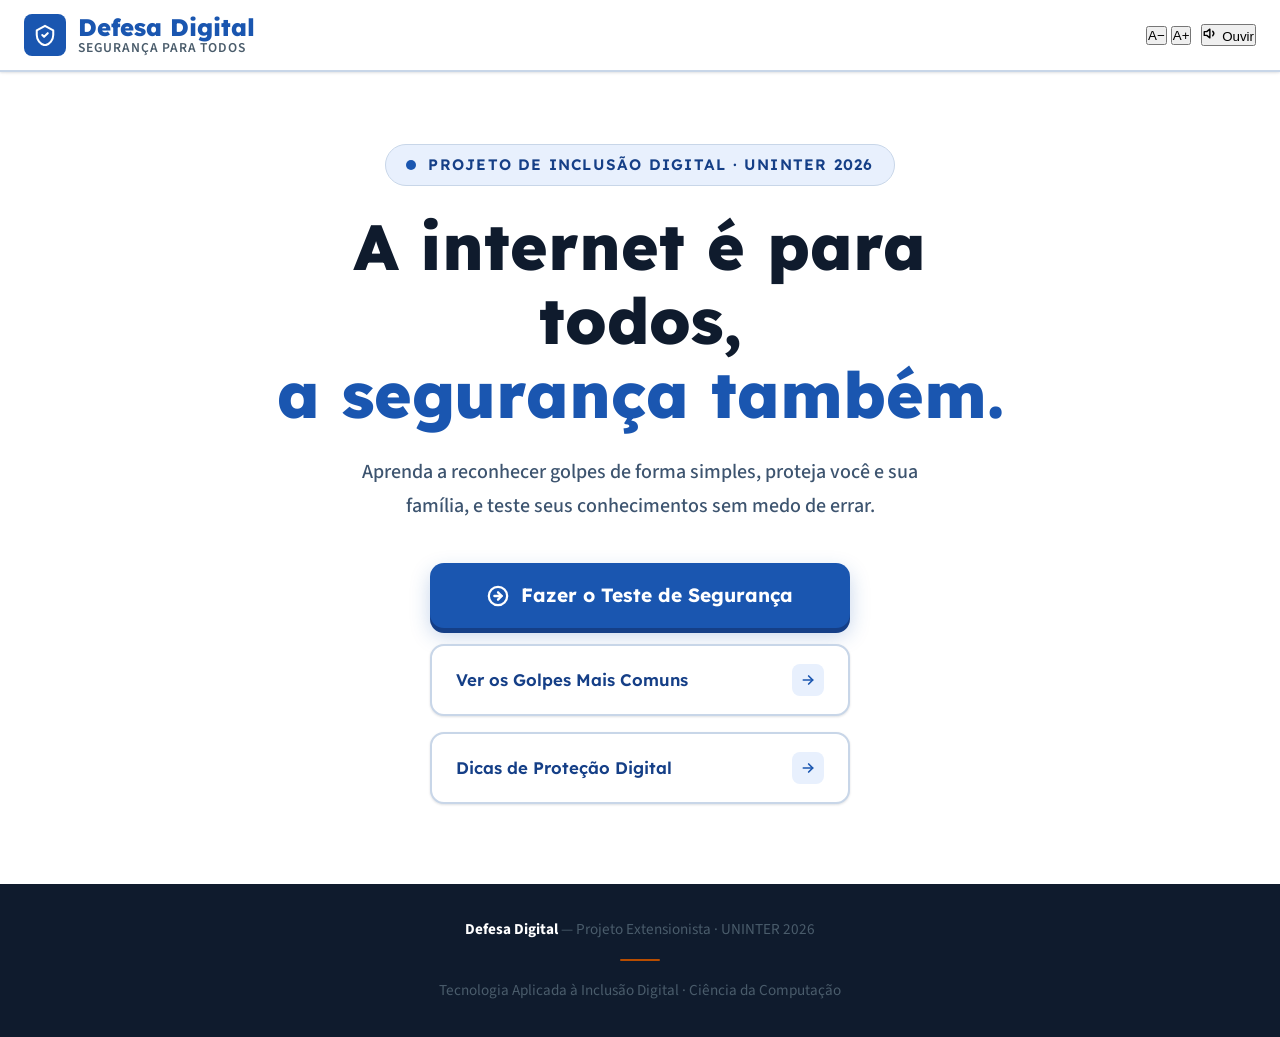
==== commit a781e5d1: "fix: hero com fundo branco, botões acessibilidade e secundários consistentes com outras páginas" ====
--- a/index.html
+++ b/index.html
@@ -9,28 +9,6 @@
   <link rel="stylesheet" href="css/layout.css">
   <link rel="stylesheet" href="css/components.css">
   <link rel="stylesheet" href="css/index.css">
-  <style>
-    /* Controles de acessibilidade */
-    .font-controls { display:flex; align-items:center; gap:6px; }
-    .font-btn {
-      width:36px; height:36px; border-radius:8px;
-      background:var(--bg-soft); border:1.5px solid var(--border);
-      color:var(--text); font-weight:800; font-size:0.85rem;
-      cursor:pointer; display:flex; align-items:center; justify-content:center;
-      transition:background 0.15s, border-color 0.15s;
-    }
-    .font-btn:hover { background:var(--primary-light); border-color:var(--primary); color:var(--primary); }
-    .tts-btn {
-      display:flex; align-items:center; gap:6px;
-      padding:6px 14px; border-radius:8px;
-      background:var(--bg-soft); border:1.5px solid var(--border);
-      color:var(--text-secondary); font-size:0.82rem; font-weight:600;
-      cursor:pointer; transition:all 0.15s;
-    }
-    .tts-btn:hover, .tts-btn.speaking {
-      background:var(--primary-light); border-color:var(--primary); color:var(--primary);
-    }
-  </style>
 </head>
 <body>
 
@@ -53,7 +31,8 @@
       <button class="font-btn" onclick="changeFontSize(1)"  aria-label="Aumentar fonte" title="Aumentar fonte">A+</button>
     </div>
     <button class="tts-btn" id="tts-btn" onclick="toggleTTS()" aria-label="Ouvir conteúdo desta página">
-      <span aria-hidden="true">🔊</span> Ouvir
+      <svg width="15" height="15" viewBox="0 0 24 24" fill="none" stroke="currentColor" stroke-width="2.2" stroke-linecap="round" stroke-linejoin="round" aria-hidden="true"><polygon points="11 5 6 9 2 9 2 15 6 15 11 19 11 5"/><path d="M15.54 8.46a5 5 0 0 1 0 7.07"/></svg>
+      Ouvir
     </button>
   </div>
 </header>
@@ -117,7 +96,7 @@
   document.documentElement.style.fontSize = fontSize + '%';
 }
 
-/* TTS — inline para garantir funcionamento */
+/* TTS */
 (function () {
   var speaking = false;
   var utterance = null;
@@ -133,7 +112,7 @@
       speaking = false;
       btn.classList.remove('speaking');
       btn.setAttribute('aria-label', 'Ouvir conteúdo desta página');
-      btn.innerHTML = '<span aria-hidden="true">🔊</span> Ouvir';
+      btn.innerHTML = '<svg width="15" height="15" viewBox="0 0 24 24" fill="none" stroke="currentColor" stroke-width="2.2" stroke-linecap="round" stroke-linejoin="round" aria-hidden="true"><polygon points="11 5 6 9 2 9 2 15 6 15 11 19 11 5"/><path d="M15.54 8.46a5 5 0 0 1 0 7.07"/></svg> Ouvir';
       return;
     }
     var text = [
@@ -152,14 +131,14 @@
       speaking = false;
       btn.classList.remove('speaking');
       btn.setAttribute('aria-label', 'Ouvir conteúdo desta página');
-      btn.innerHTML = '<span aria-hidden="true">🔊</span> Ouvir';
+      btn.innerHTML = '<svg width="15" height="15" viewBox="0 0 24 24" fill="none" stroke="currentColor" stroke-width="2.2" stroke-linecap="round" stroke-linejoin="round" aria-hidden="true"><polygon points="11 5 6 9 2 9 2 15 6 15 11 19 11 5"/><path d="M15.54 8.46a5 5 0 0 1 0 7.07"/></svg> Ouvir';
     };
     utterance.onerror = utterance.onend;
     window.speechSynthesis.speak(utterance);
     speaking = true;
     btn.classList.add('speaking');
     btn.setAttribute('aria-label', 'Parar leitura');
-    btn.innerHTML = '<span aria-hidden="true">⏹</span> Parar';
+    btn.innerHTML = '<svg width="15" height="15" viewBox="0 0 24 24" fill="none" stroke="currentColor" stroke-width="2.2" stroke-linecap="round" stroke-linejoin="round" aria-hidden="true"><rect x="6" y="4" width="4" height="16"/><rect x="14" y="4" width="4" height="16"/></svg> Parar';
   };
 
   window.addEventListener('beforeunload', function () {
--- a/css/base.css
+++ b/css/base.css
@@ -14,8 +14,7 @@
 }
 
 /* ══════════════════════════════════
-   ANÁLISE DE COR — WCAG AA/AAA
-   Feita em junho/2026
+   ANÁLISE DE COR — WCAG AA/AAA (revisão 2)
 
    ✅ Aprovados:
      --primary        #1A56B0  →  7.0:1 s/ branco  (AAA)
@@ -25,16 +24,18 @@
      --success        #0D7A4E  →  5.4:1 s/ branco  (AA)
      --danger         #C81F1F  →  5.7:1 s/ branco  (AA)
 
-   ⚠️ Corrigidos:
-     --accent: #F97316 → #C2560A   (era 2.8:1 falhou AA; agora 5.6:1 ✅ AA)
-     --text-muted: #6B7E95 → #506070 (era 4.2:1 em 16px; agora 4.6:1 ✅ AA)
-     --bg-soft: #F7F9FC → #F5F7FA  (distinção visual entre seções)
-     --accent-vivid #F97316 mantido só para uso decorativo/sem texto branco
+   ✅ Corrigidos nessa revisão:
+     --accent: #C2560A → #B84D00  (laranja mais escuro, 6.3:1 s/ branco ✅ AA)
+     --accent-dark: #9B3F06 → #8A3900  (hover coerente)
+     --text-muted: #506070 → #4A5C6B  (4.8:1 ✅ AA em qualquer tamanho)
+     --bg-soft: #F5F7FA → #F2F5F9  (distinção de seção mais perceptível)
+     --border: #D8E2F0 → #C8D6E8   (borda mais definida)
 
-   📌 Regras de uso:
-     - Nunca usar texto branco sobre --accent-vivid (#F97316)
-     - Texto sobre --accent (#C2560A): usar var(--text) escuro
-     - --text-muted: apenas em texto ≥18px ou peso ≥600
+   📌 Regras de uso (imutáveis):
+     - Texto branco sobre --accent (#B84D00): ✅ 6.3:1 AA
+     - Texto --text sobre --accent: ✅ 10.8:1 AAA
+     - --accent-vivid (#F97316): NUNCA usar como fundo de texto — apenas decorativo
+     - --text-muted: liberado para qualquer tamanho de texto
 ══════════════════════════════════ */
 
 /* ── Design Tokens ── */
@@ -44,26 +45,26 @@
   --primary-dark:   #153F87;   /* 10.0:1 s/ branco ✅ AAA */
   --primary-light:  #E8F0FD;
 
-  /* Laranja corrigido: #F97316 → #C2560A para passar WCAG AA (5.6:1 s/ branco) */
-  --accent:         #C2560A;   /* 5.6:1 s/ branco ✅ AA */
-  --accent-dark:    #9B3F06;   /* hover — mais escuro */
-  --accent-light:   #FEF3EA;
-  /* Laranja vivo: apenas decorativo — NUNCA use texto branco sobre ele */
+  /* Laranja: escurecido para 6.3:1 s/ branco ✅ AA + 10.8:1 c/ --text ✅ AAA */
+  --accent:         #B84D00;   /* 6.3:1 s/ branco ✅ AA */
+  --accent-dark:    #8A3900;   /* hover — mais escuro */
+  --accent-light:   #FEF0E6;
+  /* Laranja vivo: apenas ícones/decoração — NUNCA como fundo de texto */
   --accent-vivid:   #F97316;
 
   /* Superfícies */
   --bg:             #FFFFFF;
-  /* bg-soft levemente mais quente para melhor distinção de seções */
-  --bg-soft:        #F5F7FA;
+  /* bg-soft mais quente e distinguível — diferença perceptível entre seções */
+  --bg-soft:        #F2F5F9;
   --surface:        #FFFFFF;
-  --border:         #D8E2F0;
-  --border-strong:  #A8BDD8;
+  --border:         #C8D6E8;   /* borda mais nítida que #D8E2F0 anterior */
+  --border-strong:  #9AB3CF;
 
   /* Textos */
   --text:           #0F1B2D;   /* 17.3:1 s/ branco ✅ AAA */
   --text-secondary: #3D546F;   /* 7.8:1 s/ branco ✅ AAA */
-  /* text-muted corrigido: #6B7E95 → #506070 (4.6:1 ✅ AA em 18px) */
-  --text-muted:     #506070;
+  /* text-muted: 4.8:1 ✅ AA em qualquer tamanho (inclusive 16px normal) */
+  --text-muted:     #4A5C6B;
 
   /* Feedback */
   --success:        #0D7A4E;   /* 5.4:1 s/ branco ✅ AA */
--- a/css/components.css
+++ b/css/components.css
@@ -26,16 +26,16 @@
   transform: translateY(2px) !important;
 }
 
-/* Botão laranja: texto escuro (var(--text)) pois --accent é médio-escuro.
-   Contraste --text #0F1B2D sobre --accent #C2560A ≈ 6.1:1 ✅ AA */
+/* Botão laranja: texto BRANCO sobre --accent #B84D00 = 6.3:1 ✅ AA
+   Mais legível e visualmente forte que texto escuro no laranja. */
 .btn-primary {
   background: var(--accent);
-  color: var(--text);
+  color: #FFFFFF;
   box-shadow: 0 5px 0 var(--accent-dark), var(--shadow);
 }
 .btn-primary:hover {
   background: var(--accent-dark);
-  color: var(--text);
+  color: #FFFFFF;
   transform: translateY(-2px);
   box-shadow: 0 7px 0 var(--accent-dark), var(--shadow-lg);
 }
@@ -94,12 +94,11 @@
   border-radius: var(--radius-sm);
 }
 
-/* badge-accent: texto --accent-dark sobre --accent-light
-   #9B3F06 sobre #FEF3EA ≈ 7.2:1 ✅ AAA */
+/* badge-accent: texto branco sobre --accent #B84D00 = 6.3:1 ✅ AA */
 .badge-accent {
-  background: var(--accent-light);
-  color: var(--accent-dark);
-  border: 1.5px solid #F5C9A0;
+  background: var(--accent);
+  color: #FFFFFF;
+  border: 1.5px solid var(--accent-dark);
 }
 
 /* badge-primary: texto --primary-dark sobre --primary-light
@@ -113,7 +112,7 @@
 .badge-mono {
   font-family: monospace;
   background: var(--accent);
-  color: var(--text);
+  color: #FFFFFF;
 }
 
 /* ── Modal grande (full) ── */
@@ -309,27 +308,11 @@
   overflow: hidden;
 }
 
-.golpe-card::before {
-  content: '';
-  position: absolute;
-  left: 0;
-  top: 0;
-  bottom: 0;
-  width: 5px;
-  background: var(--accent);
-  border-radius: var(--radius) 0 0 var(--radius);
-  transition: width 0.2s;
-}
-
+/* Sem borda colorida lateral — elevação via sombra e borda azul no hover */
 .golpe-card:hover {
   border-color: var(--primary);
   box-shadow: var(--shadow);
   transform: translateX(4px);
-}
-
-.golpe-card:hover::before {
-  background: var(--primary);
-  width: 6px;
 }
 
 .golpe-card-top {
@@ -510,7 +493,7 @@
   margin-bottom: var(--space-4);
 }
 
-/* dica-lead: borda funcional lateral (elemento de destaque, não decoração) */
+/* dica-lead: sem borda lateral colorida — usa fundo tonal para destaque */
 .dica-lead {
   font-size: var(--text-base);
   color: var(--text-secondary);
@@ -520,7 +503,7 @@
   padding: var(--space-4) var(--space-5);
   background: var(--primary-light);
   border-radius: var(--radius);
-  border-left: 4px solid var(--primary);
+  border: 1.5px solid #BDD1F5;
 }
 
 .dica-tips {
--- a/css/index.css
+++ b/css/index.css
@@ -3,14 +3,44 @@
    Projeto: Defesa Digital · UNINTER 2026
 ══════════════════════════════════ */
 
-/* ── Hero: azul primário (#1A56B0) — sem imagem de fundo ── */
+/* ── Hero: fundo branco (padrão do projeto) ── */
 .hero {
-  background: #1A56B0;
+  background: var(--bg);
   min-height: 88vh;
   padding: 72px 24px 80px;
 }
 
-/* ── Botão principal (branco sólido, texto azul escuro) ── */
+/* ── Pastilha (fundo azul → adaptada para fundo claro) ── */
+.alert-meter {
+  background: var(--primary-light);
+  border: 1.5px solid var(--border);
+}
+
+.alert-meter-text {
+  color: var(--primary-dark);
+  font-weight: 600;
+}
+
+.alert-dot {
+  background: var(--primary);
+}
+
+/* ── Título hero ── */
+.hero-content h1 {
+  color: var(--text);
+}
+
+.hero-content h1 em {
+  color: var(--primary);
+  font-style: normal;
+}
+
+/* ── Lead ── */
+.hero-lead {
+  color: var(--text-secondary);
+}
+
+/* ── Botão principal (azul sólido, texto branco) ── */
 .btn-hero-primary {
   display: flex;
   align-items: center;
@@ -18,55 +48,57 @@
   gap: 12px;
   width: 100%;
   padding: 20px 28px;
-  background: #ffffff;
-  color: #153F87;
-  font-family: 'Lexend', sans-serif;
+  background: var(--primary);
+  color: #ffffff;
+  font-family: var(--font-display);
   font-size: 1.2rem;
   font-weight: 700;
   border: none;
-  border-radius: 12px;
+  border-radius: var(--radius);
   cursor: pointer;
   text-decoration: none;
-  box-shadow: 0 5px 0 rgba(0,0,0,0.18), 0 8px 20px rgba(0,0,0,0.15);
-  transition: transform 0.15s ease, box-shadow 0.15s ease;
+  box-shadow: 0 5px 0 var(--primary-dark), 0 8px 20px rgba(26, 86, 176, 0.25);
+  transition: transform 0.15s ease, box-shadow 0.15s ease, background 0.15s ease;
   line-height: 1.3;
 }
 
 .btn-hero-primary:hover {
+  background: var(--primary-dark);
   transform: translateY(-2px);
-  box-shadow: 0 7px 0 rgba(0,0,0,0.20), 0 12px 28px rgba(0,0,0,0.20);
-  color: #153F87;
+  box-shadow: 0 7px 0 var(--primary-dark), 0 12px 28px rgba(26, 86, 176, 0.30);
+  color: #ffffff;
 }
 
 .btn-hero-primary:active {
   transform: translateY(3px);
-  box-shadow: 0 2px 0 rgba(0,0,0,0.18);
+  box-shadow: 0 2px 0 var(--primary-dark);
 }
 
-/* ── Botões secundários (contôrno branco, texto branco) ── */
+/* ── Botões secundários (contorno azul, texto azul — fundo branco) ── */
 .btn-hero-secondary {
   display: flex;
   align-items: center;
   justify-content: space-between;
   width: 100%;
   padding: 18px 24px;
-  background: rgba(255,255,255,0.10);
-  color: #ffffff;
-  font-family: 'Lexend', sans-serif;
+  background: var(--bg);
+  color: var(--primary-dark);
+  font-family: var(--font-display);
   font-size: 1.05rem;
   font-weight: 600;
-  border: 2px solid rgba(255,255,255,0.35);
-  border-radius: 12px;
+  border: 2px solid var(--border);
+  border-radius: var(--radius);
   cursor: pointer;
   text-decoration: none;
-  transition: border-color 0.2s ease, background 0.2s ease;
+  transition: border-color 0.2s ease, background 0.2s ease, color 0.2s ease;
   line-height: 1.3;
+  box-shadow: var(--shadow-sm);
 }
 
 .btn-hero-secondary:hover {
-  border-color: rgba(255,255,255,0.80);
-  background: rgba(255,255,255,0.18);
-  color: #ffffff;
+  border-color: var(--primary);
+  background: var(--primary-light);
+  color: var(--primary-dark);
 }
 
 .btn-arrow {
@@ -75,27 +107,18 @@
   justify-content: center;
   width: 32px;
   height: 32px;
-  background: rgba(255,255,255,0.18);
-  border-radius: 8px;
+  background: var(--primary-light);
+  border-radius: var(--radius-sm);
   flex-shrink: 0;
-  color: #ffffff;
+  color: var(--primary);
 }
 
-/* ── Pastilha ── */
-.alert-meter {
-  background: rgba(255,255,255,0.12);
-  border: 1.5px solid rgba(255,255,255,0.28);
-}
-
-.alert-meter-text {
-  color: rgba(255,255,255,0.90);
-}
-
-.alert-dot {
-  background: #93bfff;
+.btn-hero-secondary:hover .btn-arrow {
+  background: var(--primary);
+  color: #ffffff;
 }
 
 /* ── Footer ── */
 .site-footer {
-  color: rgba(255,255,255,0.8);
+  color: var(--text-muted);
 }
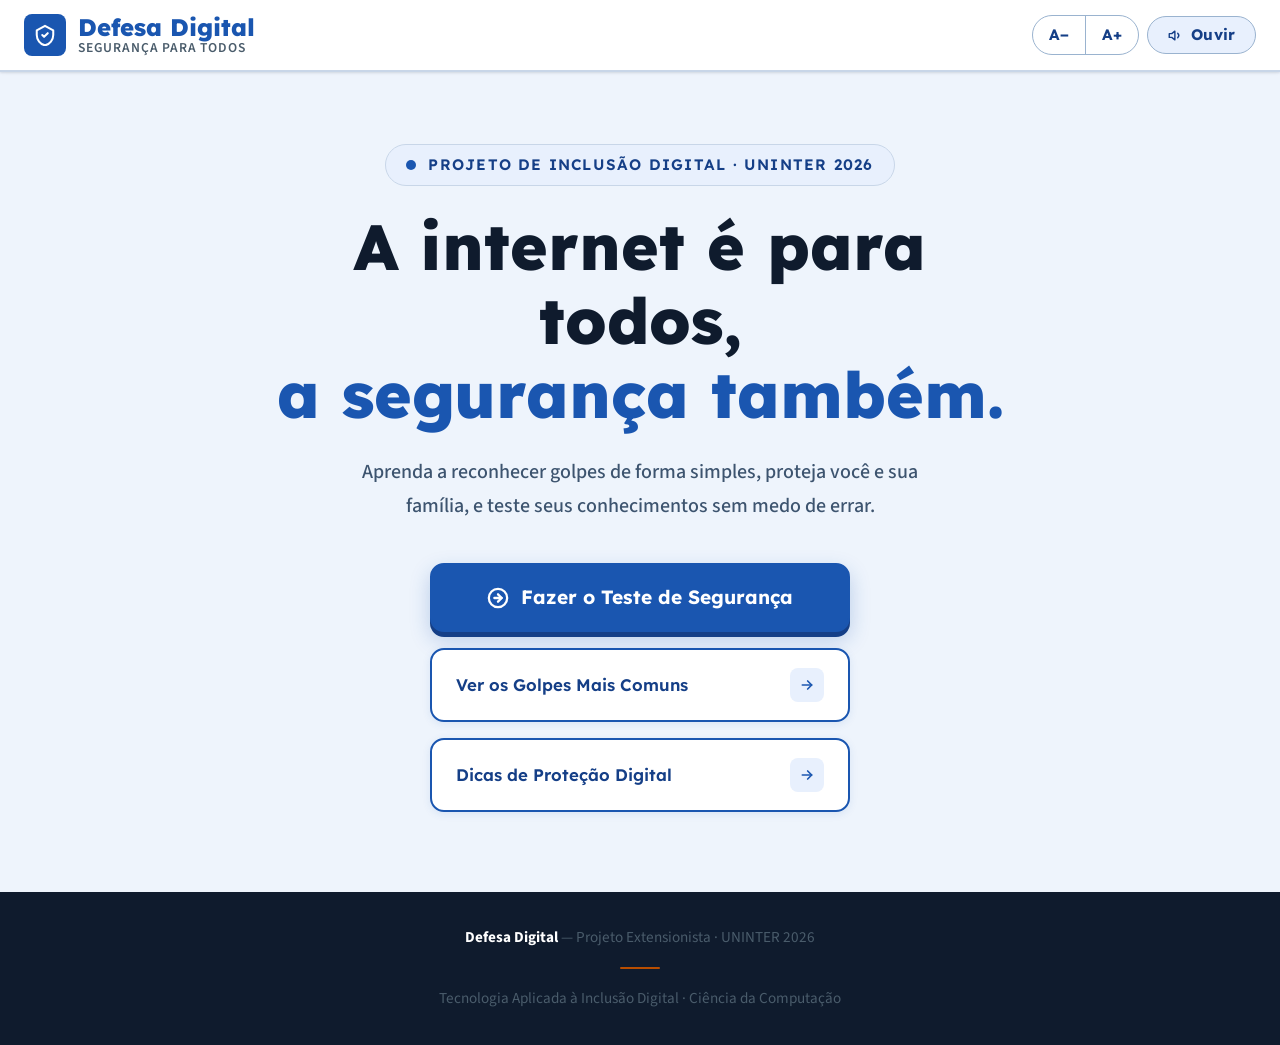
==== commit 9c644c95: "fix: responsividade completa do header — botões A+/A-/Ouvir em todas as páginas - layout.css: header" ====
--- a/index.html
+++ b/index.html
@@ -25,7 +25,7 @@
       <small>Segurança para Todos</small>
     </div>
   </a>
-  <div style="display:flex;align-items:center;gap:10px;flex-wrap:wrap;">
+  <div class="header-actions">
     <div class="font-controls" aria-label="Tamanho da fonte">
       <button class="font-btn" onclick="changeFontSize(-1)" aria-label="Diminuir fonte" title="Diminuir fonte">A−</button>
       <button class="font-btn" onclick="changeFontSize(1)"  aria-label="Aumentar fonte" title="Aumentar fonte">A+</button>
@@ -87,6 +87,7 @@
 <script src="js/modal.js"></script>
 <script src="js/dicas.js"></script>
 <script src="js/app.js"></script>
+<script src="js/tts.js"></script>
 
 <script>
 /* Tamanho de fonte */
@@ -95,56 +96,6 @@
   fontSize = Math.min(140, Math.max(80, fontSize + dir * 10));
   document.documentElement.style.fontSize = fontSize + '%';
 }
-
-/* TTS */
-(function () {
-  var speaking = false;
-  var utterance = null;
-
-  window.toggleTTS = function () {
-    if (!('speechSynthesis' in window)) {
-      alert('Seu navegador não suporta leitura por voz.');
-      return;
-    }
-    var btn = document.getElementById('tts-btn');
-    if (speaking) {
-      window.speechSynthesis.cancel();
-      speaking = false;
-      btn.classList.remove('speaking');
-      btn.setAttribute('aria-label', 'Ouvir conteúdo desta página');
-      btn.innerHTML = '<svg width="15" height="15" viewBox="0 0 24 24" fill="none" stroke="currentColor" stroke-width="2.2" stroke-linecap="round" stroke-linejoin="round" aria-hidden="true"><polygon points="11 5 6 9 2 9 2 15 6 15 11 19 11 5"/><path d="M15.54 8.46a5 5 0 0 1 0 7.07"/></svg> Ouvir';
-      return;
-    }
-    var text = [
-      'Bem-vindo ao Defesa Digital.',
-      'Este site foi criado para ajudar você a se proteger de golpes na internet.',
-      'Nesta página você pode iniciar o Teste de Segurança Digital,',
-      'conhecer os golpes mais comuns no Brasil',
-      'ou acessar as Dicas de Proteção Digital.',
-      'Use os botões na tela para começar.'
-    ].join(' ');
-    utterance = new SpeechSynthesisUtterance(text);
-    utterance.lang  = 'pt-BR';
-    utterance.rate  = 0.88;
-    utterance.pitch = 1;
-    utterance.onend = function () {
-      speaking = false;
-      btn.classList.remove('speaking');
-      btn.setAttribute('aria-label', 'Ouvir conteúdo desta página');
-      btn.innerHTML = '<svg width="15" height="15" viewBox="0 0 24 24" fill="none" stroke="currentColor" stroke-width="2.2" stroke-linecap="round" stroke-linejoin="round" aria-hidden="true"><polygon points="11 5 6 9 2 9 2 15 6 15 11 19 11 5"/><path d="M15.54 8.46a5 5 0 0 1 0 7.07"/></svg> Ouvir';
-    };
-    utterance.onerror = utterance.onend;
-    window.speechSynthesis.speak(utterance);
-    speaking = true;
-    btn.classList.add('speaking');
-    btn.setAttribute('aria-label', 'Parar leitura');
-    btn.innerHTML = '<svg width="15" height="15" viewBox="0 0 24 24" fill="none" stroke="currentColor" stroke-width="2.2" stroke-linecap="round" stroke-linejoin="round" aria-hidden="true"><rect x="6" y="4" width="4" height="16"/><rect x="14" y="4" width="4" height="16"/></svg> Parar';
-  };
-
-  window.addEventListener('beforeunload', function () {
-    if (speaking) window.speechSynthesis.cancel();
-  });
-})();
 </script>
 
 </body>
--- a/css/layout.css
+++ b/css/layout.css
@@ -11,11 +11,13 @@
   display: flex;
   align-items: center;
   justify-content: space-between;
-  height: 72px;
+  min-height: 72px;
   position: sticky;
   top: 0;
   z-index: 100;
   box-shadow: var(--shadow-sm);
+  flex-wrap: wrap;
+  gap: var(--space-2);
 }
 
 .logo {
@@ -23,6 +25,7 @@
   align-items: center;
   gap: var(--space-3);
   text-decoration: none;
+  flex-shrink: 0;
 }
 
 .logo-icon {
@@ -167,9 +170,66 @@
   border-radius: var(--radius-full);
 }
 
-/* ── Responsivo ── */
-@media (min-width: 640px) {
-  .hero-actions {
-    flex-direction: column;
-  }
-}
+/* ══════════════════════════════════
+   RESPONSIVIDADE — Header + Hero
+══════════════════════════════════ */
+
+/* Tablets e abaixo */
+@media (max-width: 768px) {
+  .site-header {
+    padding: var(--space-3) var(--space-4);
+    min-height: 60px;
+  }
+  .logo-text {
+    font-size: var(--text-lg);
+  }
+  .hero {
+    padding: var(--space-12) var(--space-4);
+  }
+  .hero-lead {
+    font-size: var(--text-base);
+  }
+}
+
+/* Mobile */
+@media (max-width: 600px) {
+  .site-header {
+    padding: var(--space-2) var(--space-3);
+    min-height: 56px;
+  }
+  .logo-text {
+    font-size: 1rem;
+  }
+  .logo-text small {
+    font-size: 0.68rem;
+  }
+  .logo-icon {
+    width: 36px;
+    height: 36px;
+    font-size: 18px;
+  }
+  .hero {
+    padding: var(--space-10) var(--space-4);
+  }
+  .hero-lead {
+    font-size: var(--text-base);
+  }
+  .alert-meter-text {
+    font-size: 0.72rem;
+    letter-spacing: 0.04em;
+  }
+}
+
+/* Telas muito pequenas */
+@media (max-width: 400px) {
+  .logo-icon {
+    width: 32px;
+    height: 32px;
+  }
+  .logo-text {
+    font-size: 0.9rem;
+  }
+  .logo-text small {
+    display: none;
+  }
+}
--- a/css/components.css
+++ b/css/components.css
@@ -3,7 +3,115 @@
    Projeto: Defesa Digital · UNINTER 2026
 ══════════════════════════════════ */
 
-/* ── Botões ── */
+/* ────────────────────────────────
+   BOTÕES DO HEADER: A− / A+ / Ouvir
+──────────────────────────────── */
+
+/* Wrapper dos controles de acessibilidade — usado em index.html e quiz.html */
+.header-actions {
+  display: flex;
+  align-items: center;
+  gap: var(--space-2);
+  flex-wrap: wrap;
+  flex-shrink: 0;
+}
+
+/* Grupo A− / A+ — pill segmentado */
+.font-controls {
+  display: flex;
+  align-items: center;
+  gap: 0;
+  border: 1.5px solid var(--border-strong);
+  border-radius: var(--radius-full);
+  overflow: hidden;
+  background: var(--bg);
+  flex-shrink: 0;
+}
+
+.font-btn {
+  display: inline-flex;
+  align-items: center;
+  justify-content: center;
+  height: 38px;
+  min-width: 44px;
+  padding: 0 var(--space-4);
+  background: transparent;
+  color: var(--primary-dark);
+  font-family: var(--font-display);
+  font-size: var(--text-sm);
+  font-weight: 700;
+  border: none;
+  border-right: 1.5px solid var(--border-strong);
+  cursor: pointer;
+  transition: background 0.15s ease, color 0.15s ease;
+  line-height: 1;
+  letter-spacing: 0.01em;
+}
+
+.font-btn:last-child {
+  border-right: none;
+}
+
+.font-btn:hover {
+  background: var(--primary);
+  color: #ffffff;
+}
+
+.font-btn:active {
+  background: var(--primary-dark);
+  color: #ffffff;
+}
+
+/* Botão Ouvir / TTS — pill sólido com acento */
+.tts-btn {
+  display: inline-flex;
+  align-items: center;
+  gap: var(--space-2);
+  height: 38px;
+  padding: 0 var(--space-5);
+  background: var(--primary-light);
+  color: var(--primary-dark);
+  font-family: var(--font-display);
+  font-size: var(--text-sm);
+  font-weight: 700;
+  border: 1.5px solid var(--border-strong);
+  border-radius: var(--radius-full);
+  cursor: pointer;
+  transition: background 0.15s ease, color 0.15s ease, border-color 0.15s ease, box-shadow 0.15s ease;
+  white-space: nowrap;
+  line-height: 1;
+  letter-spacing: 0.01em;
+  flex-shrink: 0;
+}
+
+.tts-btn:hover {
+  background: var(--primary);
+  border-color: var(--primary);
+  color: #ffffff;
+  box-shadow: 0 2px 8px rgba(26, 86, 176, 0.25);
+}
+
+.tts-btn:active {
+  background: var(--primary-dark);
+  border-color: var(--primary-dark);
+  color: #ffffff;
+}
+
+/* Estado ativo (falando) */
+.tts-btn.speaking {
+  background: var(--primary);
+  border-color: var(--primary);
+  color: #ffffff;
+  box-shadow: 0 0 0 3px rgba(26, 86, 176, 0.20);
+}
+
+.tts-btn.speaking:hover {
+  background: var(--primary-dark);
+  border-color: var(--primary-dark);
+  color: #ffffff;
+}
+
+/* ── Botões genéricos ── */
 .btn {
   display: inline-flex;
   align-items: center;
@@ -26,8 +134,7 @@
   transform: translateY(2px) !important;
 }
 
-/* Botão laranja: texto BRANCO sobre --accent #B84D00 = 6.3:1 ✅ AA
-   Mais legível e visualmente forte que texto escuro no laranja. */
+/* Botão laranja: texto BRANCO sobre --accent #B84D00 = 6.3:1 ✅ AA */
 .btn-primary {
   background: var(--accent);
   color: #FFFFFF;
@@ -94,15 +201,12 @@
   border-radius: var(--radius-sm);
 }
 
-/* badge-accent: texto branco sobre --accent #B84D00 = 6.3:1 ✅ AA */
 .badge-accent {
   background: var(--accent);
   color: #FFFFFF;
   border: 1.5px solid var(--accent-dark);
 }
 
-/* badge-primary: texto --primary-dark sobre --primary-light
-   #153F87 sobre #E8F0FD ≈ 8.5:1 ✅ AAA */
 .badge-primary {
   background: var(--primary-light);
   color: var(--primary-dark);
@@ -215,16 +319,9 @@
   scroll-behavior: smooth;
 }
 
-.modal-scroll::-webkit-scrollbar {
-  width: 6px;
-}
-.modal-scroll::-webkit-scrollbar-track {
-  background: var(--bg-soft);
-}
-.modal-scroll::-webkit-scrollbar-thumb {
-  background: var(--border-strong);
-  border-radius: var(--radius-full);
-}
+.modal-scroll::-webkit-scrollbar { width: 6px; }
+.modal-scroll::-webkit-scrollbar-track { background: var(--bg-soft); }
+.modal-scroll::-webkit-scrollbar-thumb { background: var(--border-strong); border-radius: var(--radius-full); }
 
 /* ── Modal interno (detalhe de golpe) ── */
 .detail-modal {
@@ -240,10 +337,7 @@
   transition: opacity 0.2s ease;
 }
 
-.detail-modal.open {
-  pointer-events: all;
-  opacity: 1;
-}
+.detail-modal.open { pointer-events: all; opacity: 1; }
 
 .detail-modal-box {
   position: relative;
@@ -261,9 +355,7 @@
   border: 1.5px solid var(--border);
 }
 
-.detail-modal.open .detail-modal-box {
-  transform: scale(1);
-}
+.detail-modal.open .detail-modal-box { transform: scale(1); }
 
 .detail-close {
   position: absolute;
@@ -284,18 +376,10 @@
   transition: all 0.15s;
   line-height: 1;
 }
-.detail-close:hover {
-  background: var(--danger);
-  color: #FFFFFF;
-  border-color: var(--danger);
-}
+.detail-close:hover { background: var(--danger); color: #FFFFFF; border-color: var(--danger); }
 
 /* ── Cards de golpe ── */
-.golpes-grid {
-  display: flex;
-  flex-direction: column;
-  gap: var(--space-4);
-}
+.golpes-grid { display: flex; flex-direction: column; gap: var(--space-4); }
 
 .golpe-card {
   background: var(--surface);
@@ -308,176 +392,42 @@
   overflow: hidden;
 }
 
-/* Sem borda colorida lateral — elevação via sombra e borda azul no hover */
 .golpe-card:hover {
   border-color: var(--primary);
   box-shadow: var(--shadow);
   transform: translateX(4px);
 }
 
-.golpe-card-top {
-  display: flex;
-  align-items: center;
-  justify-content: space-between;
-  margin-bottom: var(--space-3);
-}
-
-.golpe-card-name {
-  font-family: var(--font-display);
-  font-size: var(--text-xl);
-  font-weight: 800;
-  color: var(--text);
-  margin-bottom: var(--space-2);
-}
-
-.golpe-card-desc {
-  font-size: var(--text-base);
-  color: var(--text-secondary);
-  line-height: 1.65;
-  margin-bottom: var(--space-5);
-}
-
-.golpe-card-cta {
-  font-size: var(--text-sm);
-  font-weight: 700;
-  color: var(--primary);
-  display: flex;
-  align-items: center;
-  gap: var(--space-2);
-  transition: gap 0.15s;
-}
-
-.golpe-card:hover .golpe-card-cta {
-  gap: var(--space-3);
-}
+.golpe-card-top { display: flex; align-items: center; justify-content: space-between; margin-bottom: var(--space-3); }
+.golpe-card-name { font-family: var(--font-display); font-size: var(--text-xl); font-weight: 800; color: var(--text); margin-bottom: var(--space-2); }
+.golpe-card-desc { font-size: var(--text-base); color: var(--text-secondary); line-height: 1.65; margin-bottom: var(--space-5); }
+.golpe-card-cta { font-size: var(--text-sm); font-weight: 700; color: var(--primary); display: flex; align-items: center; gap: var(--space-2); transition: gap 0.15s; }
+.golpe-card:hover .golpe-card-cta { gap: var(--space-3); }
 
 /* ── Stats grid ── */
-.stats-grid {
-  display: grid;
-  grid-template-columns: repeat(auto-fit, minmax(180px, 1fr));
-  gap: var(--space-5);
-  margin-bottom: var(--space-8);
-}
-
-.stat-card {
-  background: var(--surface);
-  border: 2px solid var(--border);
-  border-radius: var(--radius);
-  padding: var(--space-5) var(--space-6);
-}
-
-.stat-number {
-  font-family: var(--font-display);
-  font-size: var(--text-2xl);
-  font-weight: 800;
-  color: var(--primary);
-  line-height: 1.1;
-  margin-bottom: var(--space-2);
-}
-
-.stat-label {
-  font-size: var(--text-sm);
-  font-weight: 600;
-  color: var(--text-secondary);
-  line-height: 1.45;
-}
+.stats-grid { display: grid; grid-template-columns: repeat(auto-fit, minmax(180px, 1fr)); gap: var(--space-5); margin-bottom: var(--space-8); }
+
+.stat-card { background: var(--surface); border: 2px solid var(--border); border-radius: var(--radius); padding: var(--space-5) var(--space-6); }
+.stat-number { font-family: var(--font-display); font-size: var(--text-2xl); font-weight: 800; color: var(--primary); line-height: 1.1; margin-bottom: var(--space-2); }
+.stat-label { font-size: var(--text-sm); font-weight: 600; color: var(--text-secondary); line-height: 1.45; }
 
 /* ── Seção intro nos modais ── */
-.modal-section-title {
-  font-family: var(--font-display);
-  font-size: var(--text-xl);
-  font-weight: 800;
-  color: var(--text);
-  margin-bottom: var(--space-2);
-}
-
-.modal-section-lead {
-  font-size: var(--text-base);
-  color: var(--text-secondary);
-  font-weight: 500;
-  margin-bottom: var(--space-6);
-  line-height: 1.6;
-}
+.modal-section-title { font-family: var(--font-display); font-size: var(--text-xl); font-weight: 800; color: var(--text); margin-bottom: var(--space-2); }
+.modal-section-lead { font-size: var(--text-base); color: var(--text-secondary); font-weight: 500; margin-bottom: var(--space-6); line-height: 1.6; }
 
 /* ── Detalhe de golpe: items internos ── */
-.detail-type {
-  display: inline-block;
-  margin-bottom: var(--space-4);
-}
-
-.detail-title {
-  font-family: var(--font-display);
-  font-size: var(--text-2xl);
-  font-weight: 800;
-  color: var(--text);
-  margin-bottom: var(--space-4);
-  line-height: 1.2;
-}
-
-.detail-desc {
-  font-size: var(--text-base);
-  color: var(--text-secondary);
-  line-height: 1.7;
-  margin-bottom: var(--space-8);
-  padding-bottom: var(--space-6);
-  border-bottom: 2px solid var(--border);
-}
-
-.detail-section-label {
-  font-size: var(--text-sm);
-  font-weight: 800;
-  color: var(--text-muted);
-  text-transform: uppercase;
-  letter-spacing: 0.07em;
-  margin-bottom: var(--space-4);
-  display: flex;
-  align-items: center;
-  gap: var(--space-3);
-}
-
-.detail-items {
-  display: flex;
-  flex-direction: column;
-  gap: var(--space-3);
-  margin-bottom: var(--space-8);
-}
-
-.detail-item {
-  display: flex;
-  gap: var(--space-4);
-  align-items: flex-start;
-  padding: var(--space-5);
-  border-radius: var(--radius);
-  font-size: var(--text-base);
-  line-height: 1.6;
-  font-weight: 500;
-}
-
-/* Alerta: texto #78350F sobre #FFFBEB ≈ 9.7:1 ✅ AAA */
-.detail-item--alert {
-  background: #FFFBEB;
-  border: 1.5px solid #FCD34D;
-  color: #78350F;
-}
-
-/* Seguro: texto #064E3B sobre --success-bg ≈ 10.2:1 ✅ AAA */
-.detail-item--safe {
-  background: var(--success-bg);
-  border: 1.5px solid var(--success-border);
-  color: #064E3B;
-}
-
-.detail-item-icon {
-  font-size: 1.3rem;
-  flex-shrink: 0;
-  margin-top: 2px;
-}
+.detail-type { display: inline-block; margin-bottom: var(--space-4); }
+.detail-title { font-family: var(--font-display); font-size: var(--text-2xl); font-weight: 800; color: var(--text); margin-bottom: var(--space-4); line-height: 1.2; }
+.detail-desc { font-size: var(--text-base); color: var(--text-secondary); line-height: 1.7; margin-bottom: var(--space-8); padding-bottom: var(--space-6); border-bottom: 2px solid var(--border); }
+.detail-section-label { font-size: var(--text-sm); font-weight: 800; color: var(--text-muted); text-transform: uppercase; letter-spacing: 0.07em; margin-bottom: var(--space-4); display: flex; align-items: center; gap: var(--space-3); }
+.detail-items { display: flex; flex-direction: column; gap: var(--space-3); margin-bottom: var(--space-8); }
+.detail-item { display: flex; gap: var(--space-4); align-items: flex-start; padding: var(--space-5); border-radius: var(--radius); font-size: var(--text-base); line-height: 1.6; font-weight: 500; }
+.detail-item--alert { background: #FFFBEB; border: 1.5px solid #FCD34D; color: #78350F; }
+.detail-item--safe { background: var(--success-bg); border: 1.5px solid var(--success-border); color: #064E3B; }
+.detail-item-icon { font-size: 1.3rem; flex-shrink: 0; margin-top: 2px; }
 
 /* ── Dicas carousel ── */
-.dica-slide {
-  display: none;
-  animation: fadeIn 0.3s ease;
-}
+.dica-slide { display: none; animation: fadeIn 0.3s ease; }
 .dica-slide.active { display: block; }
 
 @keyframes fadeIn {
@@ -485,98 +435,82 @@
   to   { opacity: 1; transform: translateX(0); }
 }
 
-.dica-title {
-  font-family: var(--font-display);
-  font-size: var(--text-2xl);
-  font-weight: 800;
-  color: var(--primary);
-  margin-bottom: var(--space-4);
-}
-
-/* dica-lead: sem borda lateral colorida — usa fundo tonal para destaque */
-.dica-lead {
-  font-size: var(--text-base);
-  color: var(--text-secondary);
-  font-weight: 600;
-  line-height: 1.65;
-  margin-bottom: var(--space-6);
-  padding: var(--space-4) var(--space-5);
-  background: var(--primary-light);
-  border-radius: var(--radius);
-  border: 1.5px solid #BDD1F5;
-}
-
-.dica-tips {
-  display: flex;
-  flex-direction: column;
-  gap: var(--space-3);
-}
-
-.dica-tip {
-  display: flex;
-  gap: var(--space-4);
-  align-items: flex-start;
-  background: var(--surface);
-  border: 2px solid var(--border);
-  border-radius: var(--radius);
-  padding: var(--space-5);
-  font-size: var(--text-base);
-  line-height: 1.6;
-  font-weight: 500;
-  color: var(--text);
-  transition: border-color 0.15s;
-}
-
-.dica-tip:hover {
-  border-color: var(--primary);
-}
-
-.dica-tip-icon {
-  color: var(--primary);
-  font-size: 1.3rem;
-  font-weight: bold;
-  flex-shrink: 0;
-  margin-top: 2px;
-}
-
-.dicas-nav {
-  display: flex;
-  align-items: center;
-  justify-content: space-between;
-  padding: var(--space-5) 0 var(--space-4);
-  margin-top: var(--space-6);
-  border-top: 2px solid var(--border);
-  flex-shrink: 0;
-}
-
-.btn-nav {
-  background: var(--surface);
-  border: 2px solid var(--border);
-  width: 52px;
-  height: 52px;
-  border-radius: var(--radius);
-  cursor: pointer;
-  color: var(--text);
-  font-size: 1.3rem;
-  display: flex;
-  align-items: center;
-  justify-content: center;
-  transition: all 0.15s;
-}
-.btn-nav:hover:not(:disabled) {
-  background: var(--primary);
-  color: #FFFFFF;
-  border-color: var(--primary);
-  transform: scale(1.05);
-}
-.btn-nav:disabled {
-  opacity: 0.3;
-  cursor: not-allowed;
-}
-
-.dica-counter {
-  font-family: var(--font-display);
-  font-size: var(--text-base);
-  font-weight: 700;
-  color: var(--text-secondary);
-}
+.dica-title { font-family: var(--font-display); font-size: var(--text-2xl); font-weight: 800; color: var(--primary); margin-bottom: var(--space-4); }
+
+.dica-lead { font-size: var(--text-base); color: var(--text-secondary); font-weight: 600; line-height: 1.65; margin-bottom: var(--space-6); padding: var(--space-4) var(--space-5); background: var(--primary-light); border-radius: var(--radius); border: 1.5px solid #BDD1F5; }
+
+.dica-tips { display: flex; flex-direction: column; gap: var(--space-3); }
+
+.dica-tip { display: flex; gap: var(--space-4); align-items: flex-start; background: var(--surface); border: 2px solid var(--border); border-radius: var(--radius); padding: var(--space-5); font-size: var(--text-base); line-height: 1.6; font-weight: 500; color: var(--text); transition: border-color 0.15s; }
+.dica-tip:hover { border-color: var(--primary); }
+.dica-tip-icon { color: var(--primary); font-size: 1.3rem; font-weight: bold; flex-shrink: 0; margin-top: 2px; }
+
+.dicas-nav { display: flex; align-items: center; justify-content: space-between; padding: var(--space-5) 0 var(--space-4); margin-top: var(--space-6); border-top: 2px solid var(--border); flex-shrink: 0; }
+
+.btn-nav { background: var(--surface); border: 2px solid var(--border); width: 52px; height: 52px; border-radius: var(--radius); cursor: pointer; color: var(--text); font-size: 1.3rem; display: flex; align-items: center; justify-content: center; transition: all 0.15s; }
+.btn-nav:hover:not(:disabled) { background: var(--primary); color: #FFFFFF; border-color: var(--primary); transform: scale(1.05); }
+.btn-nav:disabled { opacity: 0.3; cursor: not-allowed; }
+
+.dica-counter { font-family: var(--font-display); font-size: var(--text-base); font-weight: 700; color: var(--text-secondary); }
+
+/* ══════════════════════════════════
+   RESPONSIVIDADE — Header Controls
+   Botões A+ / A- / Ouvir em mobile
+══════════════════════════════════ */
+
+/* Tablet */
+@media (max-width: 768px) {
+  .font-btn {
+    height: 36px;
+    min-width: 40px;
+    padding: 0 var(--space-3);
+  }
+  .tts-btn {
+    height: 36px;
+    padding: 0 var(--space-4);
+  }
+  /* header-right usado em golpes.html e dicas.html */
+  .header-right {
+    display: flex;
+    align-items: center;
+    gap: var(--space-2);
+    flex-wrap: wrap;
+  }
+}
+
+/* Mobile */
+@media (max-width: 600px) {
+  .header-actions,
+  .header-right {
+    gap: var(--space-2);
+    flex-wrap: wrap;
+    justify-content: flex-end;
+  }
+  /* Botão Voltar: mostra só ícone em mobile */
+  .btn-back .back-label {
+    display: none;
+  }
+  /* Garante toque acessível ≥ 44px */
+  .font-btn,
+  .tts-btn {
+    min-height: 44px;
+  }
+}
+
+/* Telas muito pequenas (≤ 400px) */
+@media (max-width: 400px) {
+  .font-btn {
+    min-width: 38px;
+    height: 38px;
+    font-size: 0.8rem;
+  }
+  .tts-btn {
+    height: 38px;
+    padding: 0 var(--space-3);
+    font-size: 0.8rem;
+  }
+  .tts-btn svg {
+    width: 13px;
+    height: 13px;
+  }
+}
--- a/css/index.css
+++ b/css/index.css
@@ -3,14 +3,14 @@
    Projeto: Defesa Digital · UNINTER 2026
 ══════════════════════════════════ */
 
-/* ── Hero: fundo branco (padrão do projeto) ── */
+/* ── Hero ── */
 .hero {
-  background: var(--bg);
+  background: #EEF4FC;                  /* azul claríssimo — mais acolhedor que branco puro */
   min-height: 88vh;
   padding: 72px 24px 80px;
 }
 
-/* ── Pastilha (fundo azul → adaptada para fundo claro) ── */
+/* ── Pastilha de destaque ── */
 .alert-meter {
   background: var(--primary-light);
   border: 1.5px solid var(--border);
@@ -40,7 +40,10 @@
   color: var(--text-secondary);
 }
 
-/* ── Botão principal (azul sólido, texto branco) ── */
+/* ══════════════════════════════════
+   BOTÃO PRIMÁRIO
+   Azul sólido · texto branco · 7.0:1 ✅ AAA
+══════════════════════════════════ */
 .btn-hero-primary {
   display: flex;
   align-items: center;
@@ -48,12 +51,12 @@
   gap: 12px;
   width: 100%;
   padding: 20px 28px;
-  background: var(--primary);
+  background: var(--primary);           /* #1A56B0 */
   color: #ffffff;
   font-family: var(--font-display);
   font-size: 1.2rem;
   font-weight: 700;
-  border: none;
+  border: 2px solid var(--primary);
   border-radius: var(--radius);
   cursor: pointer;
   text-decoration: none;
@@ -64,8 +67,9 @@
 
 .btn-hero-primary:hover {
   background: var(--primary-dark);
+  border-color: var(--primary-dark);
   transform: translateY(-2px);
-  box-shadow: 0 7px 0 var(--primary-dark), 0 12px 28px rgba(26, 86, 176, 0.30);
+  box-shadow: 0 7px 0 #0f2d63, 0 12px 28px rgba(26, 86, 176, 0.30);
   color: #ffffff;
 }
 
@@ -74,48 +78,61 @@
   box-shadow: 0 2px 0 var(--primary-dark);
 }
 
-/* ── Botões secundários (contorno azul, texto azul — fundo branco) ── */
+/* ══════════════════════════════════
+   BOTÕES SECUNDÁRIOS
+   Fundo branco · contraste claro contra hero azul claro
+   Contraste borda: #1A56B0 s/ #ffffff = 7.0:1 ✅ AAA
+   Contraste texto: #153F87 s/ #ffffff = 10.0:1 ✅ AAA
+══════════════════════════════════ */
 .btn-hero-secondary {
   display: flex;
   align-items: center;
   justify-content: space-between;
   width: 100%;
   padding: 18px 24px;
-  background: var(--bg);
-  color: var(--primary-dark);
+  background: #ffffff;                   /* branco — contraste visual contra fundo #EEF4FC */
+  color: var(--primary-dark);            /* #153F87 — 10:1 ✅ */
   font-family: var(--font-display);
   font-size: 1.05rem;
   font-weight: 600;
-  border: 2px solid var(--border);
+  border: 2px solid var(--primary);      /* #1A56B0 — borda azul real, visível */
   border-radius: var(--radius);
   cursor: pointer;
   text-decoration: none;
-  transition: border-color 0.2s ease, background 0.2s ease, color 0.2s ease;
+  transition: border-color 0.18s ease, background 0.18s ease, color 0.18s ease, box-shadow 0.18s ease;
   line-height: 1.3;
-  box-shadow: var(--shadow-sm);
+  box-shadow: 0 2px 8px rgba(26, 86, 176, 0.10);
 }
 
 .btn-hero-secondary:hover {
-  border-color: var(--primary);
-  background: var(--primary-light);
+  border-color: var(--primary-dark);
+  background: var(--primary-light);     /* #E8F0FD — destaque suave no hover */
   color: var(--primary-dark);
+  box-shadow: 0 4px 14px rgba(26, 86, 176, 0.18);
 }
 
+.btn-hero-secondary:active {
+  background: #dae6fb;
+  box-shadow: none;
+}
+
+/* ── Seta dos botões secundários ── */
 .btn-arrow {
   display: flex;
   align-items: center;
   justify-content: center;
-  width: 32px;
-  height: 32px;
-  background: var(--primary-light);
+  width: 34px;
+  height: 34px;
+  background: var(--primary-light);     /* fundo azul claro */
   border-radius: var(--radius-sm);
   flex-shrink: 0;
-  color: var(--primary);
+  color: var(--primary);                /* ícone azul principal */
+  transition: background 0.18s ease, color 0.18s ease;
 }
 
 .btn-hero-secondary:hover .btn-arrow {
-  background: var(--primary);
-  color: #ffffff;
+  background: var(--primary);           /* fundo azul sólido no hover */
+  color: #ffffff;                        /* ícone branco */
 }
 
 /* ── Footer ── */
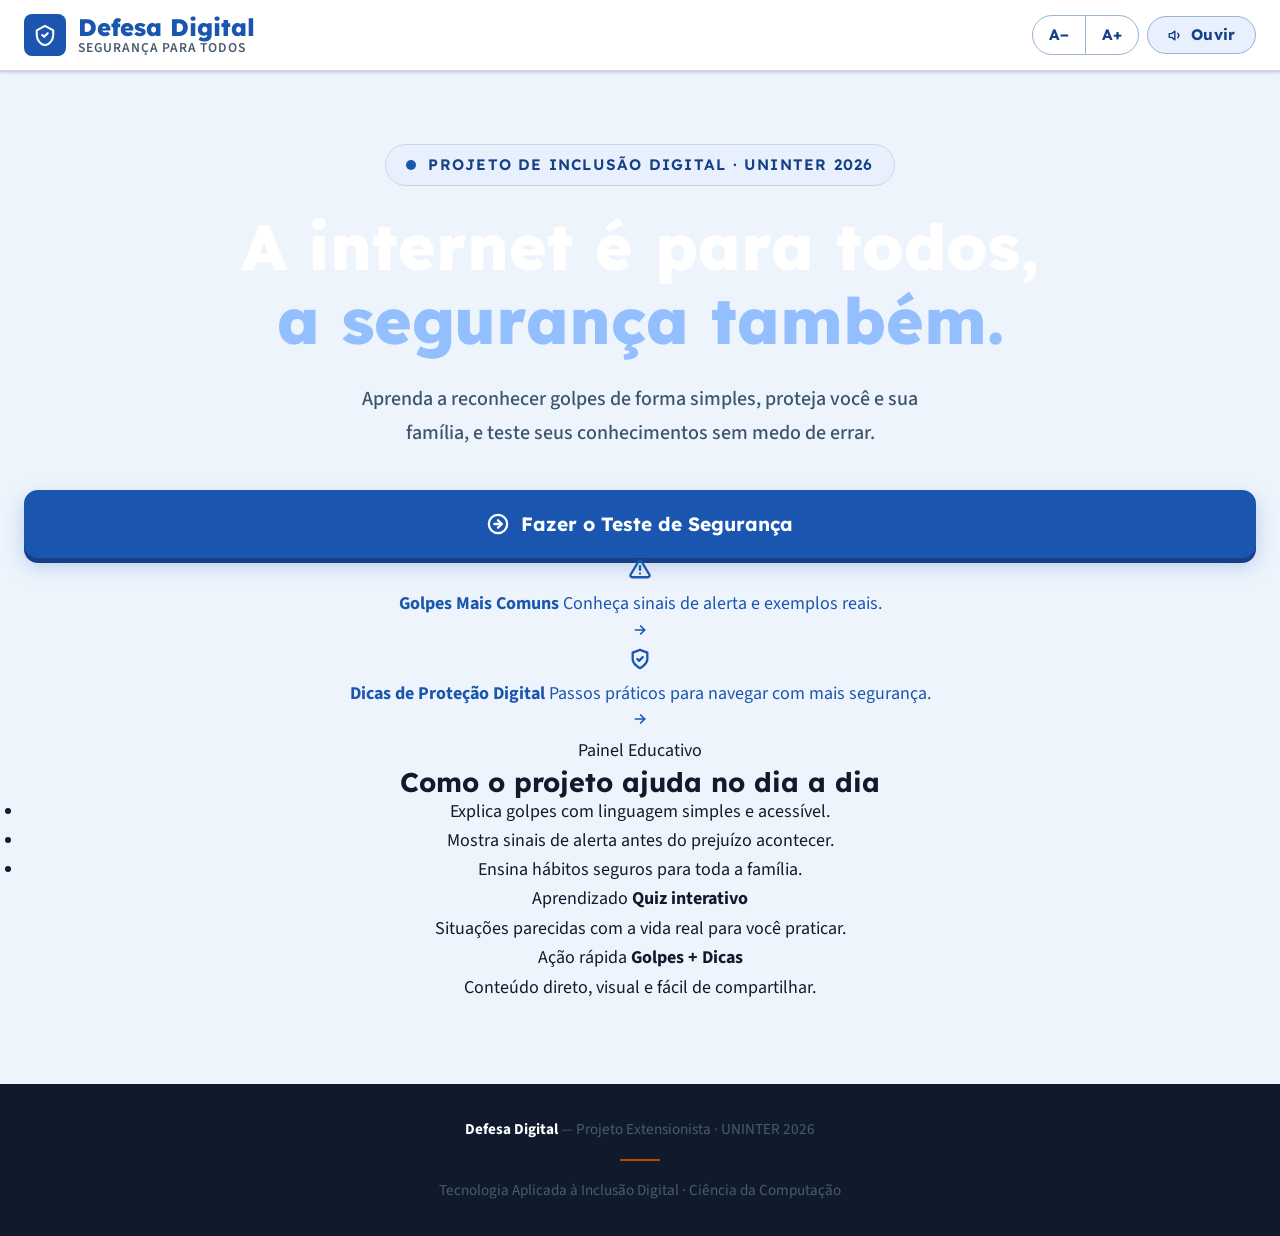
==== commit ecdbaa92: "feat: aplica Proposta 1 — painel educativo moderno na home" ====
--- a/index.html
+++ b/index.html
@@ -38,42 +38,89 @@
 </header>
 
 <main>
-  <section class="hero">
-    <div class="hero-content">
-      <div class="alert-meter">
-        <span class="alert-dot"></span>
-        <span class="alert-meter-text">Projeto de Inclusão Digital · UNINTER 2026</span>
+  <section class="hero hero-dashboard">
+    <div class="hero-shell">
+
+      <!-- Coluna esquerda: copy + CTA + cards de navegação -->
+      <div class="hero-copy">
+        <div class="alert-meter">
+          <span class="alert-dot"></span>
+          <span class="alert-meter-text">Projeto de Inclusão Digital · UNINTER 2026</span>
+        </div>
+
+        <h1>A internet é para todos,<br><em>a segurança também.</em></h1>
+
+        <p class="hero-lead">
+          Aprenda a reconhecer golpes de forma simples, proteja você e sua família,
+          e teste seus conhecimentos sem medo de errar.
+        </p>
+
+        <div class="hero-actions-stacked">
+          <a href="quiz.html" class="btn-hero-primary">
+            <svg width="22" height="22" viewBox="0 0 24 24" fill="none" stroke="currentColor" stroke-width="2.5" stroke-linecap="round" stroke-linejoin="round" aria-hidden="true">
+              <circle cx="12" cy="12" r="10"/>
+              <polyline points="12 8 16 12 12 16"/>
+              <line x1="8" y1="12" x2="16" y2="12"/>
+            </svg>
+            Fazer o Teste de Segurança
+          </a>
+        </div>
+
+        <div class="hero-feature-grid" aria-label="Acessos rápidos">
+          <a href="golpes.html" class="feature-card feature-card-alert">
+            <div class="feature-card-icon" aria-hidden="true">
+              <svg width="22" height="22" viewBox="0 0 24 24" fill="none" stroke="currentColor" stroke-width="2.5" stroke-linecap="round" stroke-linejoin="round"><path d="M10.29 3.86L1.82 18a2 2 0 0 0 1.71 3h16.94a2 2 0 0 0 1.71-3L13.71 3.86a2 2 0 0 0-3.42 0z"/><line x1="12" y1="9" x2="12" y2="13"/><line x1="12" y1="17" x2="12.01" y2="17"/></svg>
+            </div>
+            <div class="feature-card-body">
+              <strong>Golpes Mais Comuns</strong>
+              <span>Conheça sinais de alerta e exemplos reais.</span>
+            </div>
+            <span class="feature-card-arrow" aria-hidden="true">
+              <svg width="16" height="16" viewBox="0 0 24 24" fill="none" stroke="currentColor" stroke-width="2.5" stroke-linecap="round" stroke-linejoin="round"><line x1="5" y1="12" x2="19" y2="12"/><polyline points="13 6 19 12 13 18"/></svg>
+            </span>
+          </a>
+
+          <a href="dicas.html" class="feature-card feature-card-safe">
+            <div class="feature-card-icon" aria-hidden="true">
+              <svg width="22" height="22" viewBox="0 0 24 24" fill="none" stroke="currentColor" stroke-width="2.5" stroke-linecap="round" stroke-linejoin="round"><path d="M12 22s8-4 8-10V5l-8-3-8 3v7c0 6 8 10 8 10z"/><polyline points="9 12 11 14 15 10"/></svg>
+            </div>
+            <div class="feature-card-body">
+              <strong>Dicas de Proteção Digital</strong>
+              <span>Passos práticos para navegar com mais segurança.</span>
+            </div>
+            <span class="feature-card-arrow" aria-hidden="true">
+              <svg width="16" height="16" viewBox="0 0 24 24" fill="none" stroke="currentColor" stroke-width="2.5" stroke-linecap="round" stroke-linejoin="round"><line x1="5" y1="12" x2="19" y2="12"/><polyline points="13 6 19 12 13 18"/></svg>
+            </span>
+          </a>
+        </div>
       </div>
 
-      <h1>A internet é para todos,<br><em>a segurança também.</em></h1>
+      <!-- Coluna direita: painel educativo -->
+      <aside class="hero-panel" aria-label="Resumo educativo">
+        <div class="hero-panel-main">
+          <div class="panel-badge">Painel Educativo</div>
+          <h2>Como o projeto ajuda no dia a dia</h2>
+          <ul class="panel-checklist">
+            <li>Explica golpes com linguagem simples e acessível.</li>
+            <li>Mostra sinais de alerta antes do prejuízo acontecer.</li>
+            <li>Ensina hábitos seguros para toda a família.</li>
+          </ul>
+        </div>
 
-      <p class="hero-lead">
-        Aprenda a reconhecer golpes de forma simples, proteja você e sua família,
-        e teste seus conhecimentos sem medo de errar.
-      </p>
+        <div class="hero-panel-stats">
+          <div class="mini-panel">
+            <span class="mini-panel-label">Aprendizado</span>
+            <strong>Quiz interativo</strong>
+            <p>Situações parecidas com a vida real para você praticar.</p>
+          </div>
+          <div class="mini-panel mini-panel-accent">
+            <span class="mini-panel-label">Ação rápida</span>
+            <strong>Golpes + Dicas</strong>
+            <p>Conteúdo direto, visual e fácil de compartilhar.</p>
+          </div>
+        </div>
+      </aside>
 
-      <div class="hero-actions">
-        <a href="quiz.html" class="btn-hero-primary">
-          <svg width="22" height="22" viewBox="0 0 24 24" fill="none" stroke="currentColor" stroke-width="2.5" stroke-linecap="round" stroke-linejoin="round" aria-hidden="true">
-            <circle cx="12" cy="12" r="10"/>
-            <polyline points="12 8 16 12 12 16"/>
-            <line x1="8" y1="12" x2="16" y2="12"/>
-          </svg>
-          Fazer o Teste de Segurança
-        </a>
-        <a href="golpes.html" class="btn-hero-secondary">
-          <span>Ver os Golpes Mais Comuns</span>
-          <span class="btn-arrow" aria-hidden="true">
-            <svg width="16" height="16" viewBox="0 0 24 24" fill="none" stroke="currentColor" stroke-width="2.5" stroke-linecap="round" stroke-linejoin="round"><line x1="5" y1="12" x2="19" y2="12"/><polyline points="13 6 19 12 13 18"/></svg>
-          </span>
-        </a>
-        <a href="dicas.html" class="btn-hero-secondary">
-          <span>Dicas de Proteção Digital</span>
-          <span class="btn-arrow" aria-hidden="true">
-            <svg width="16" height="16" viewBox="0 0 24 24" fill="none" stroke="currentColor" stroke-width="2.5" stroke-linecap="round" stroke-linejoin="round"><line x1="5" y1="12" x2="19" y2="12"/><polyline points="13 6 19 12 13 18"/></svg>
-          </span>
-        </a>
-      </div>
     </div>
   </section>
 </main>
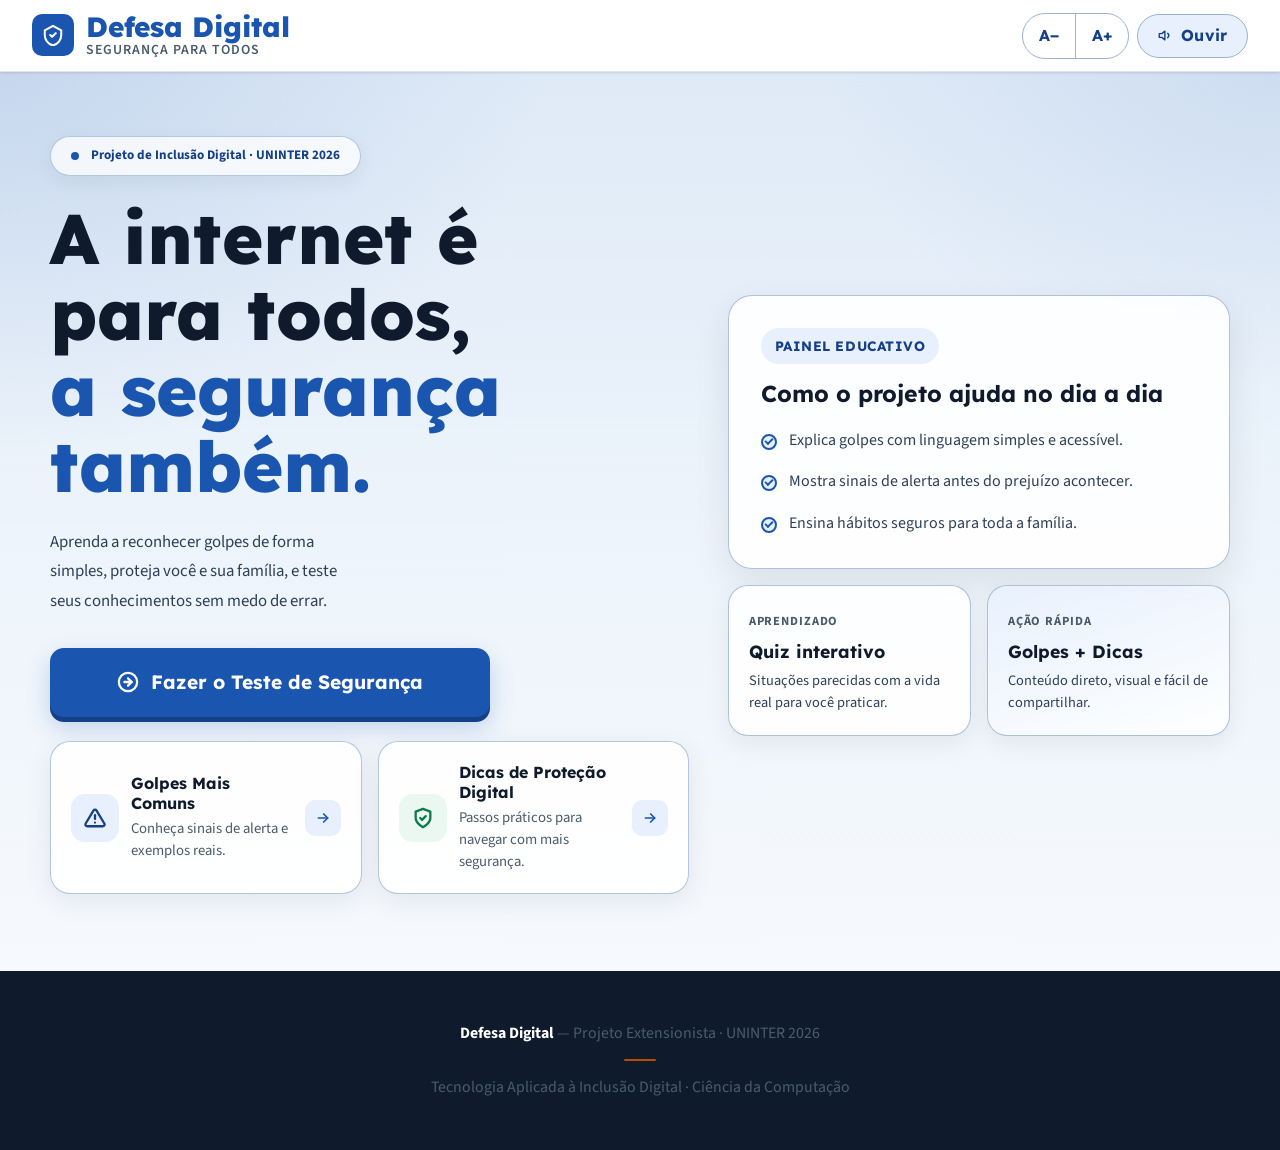
==== commit fc87f966: "Primeiro commit" ====
--- a/index.html
+++ b/index.html
@@ -30,10 +30,14 @@
       <button class="font-btn" onclick="changeFontSize(-1)" aria-label="Diminuir fonte" title="Diminuir fonte">A−</button>
       <button class="font-btn" onclick="changeFontSize(1)"  aria-label="Aumentar fonte" title="Aumentar fonte">A+</button>
     </div>
-    <button class="tts-btn" id="tts-btn" onclick="toggleTTS()" aria-label="Ouvir conteúdo desta página">
-      <svg width="15" height="15" viewBox="0 0 24 24" fill="none" stroke="currentColor" stroke-width="2.2" stroke-linecap="round" stroke-linejoin="round" aria-hidden="true"><polygon points="11 5 6 9 2 9 2 15 6 15 11 19 11 5"/><path d="M15.54 8.46a5 5 0 0 1 0 7.07"/></svg>
-      Ouvir
-    </button>
+    <!-- Em index.html, quiz.html, golpes.html, dicas.html -->
+<button class="tts-btn" id="tts-btn" onclick="toggleTTS()" aria-label="Ouvir conteúdo desta página">
+  <svg width="15" height="15" viewBox="0 0 24 24" fill="none" stroke="currentColor" stroke-width="2.2" stroke-linecap="round" stroke-linejoin="round" aria-hidden="true">
+    <polygon points="11 5 6 9 2 9 2 15 6 15 11 19 11 5"/>
+    <path d="M15.54 8.46a5 5 0 0 1 0 7.07"/>
+  </svg>
+  <span class="btn-label">Ouvir</span>
+</button>
   </div>
 </header>
 
--- a/css/base.css
+++ b/css/base.css
@@ -1,123 +1,131 @@
 /* ══════════════════════════════════
-   BASE.CSS — Reset, Variáveis, Tipografia
+   BASE.CSS — Reset, Variáveis, Tipografia Global
    Projeto: Defesa Digital · UNINTER 2026
+   SISTEMA VISUAL UNIFICADO v2
+   Fonte única de verdade — nenhuma página
+   pode ter cores ou tokens "soltos" fora daqui.
 ══════════════════════════════════ */
 
-/* Google Fonts: Lexend (display) + Source Sans 3 (corpo) */
-@import url('https://fonts.googleapis.com/css2?family=Lexend:wght@400;500;600;700;800&family=Source+Sans+3:wght@400;500;600;700&display=swap');
+@import url('https://fonts.googleapis.com/css2?family=Lexend:wght@400;500;600;700;800&family=Source+Sans+3:wght@300;400;500;600;700&display=swap');
 
 /* ── Reset ── */
-*, *::before, *::after {
-  box-sizing: border-box;
-  margin: 0;
-  padding: 0;
-}
+*, *::before, *::after { box-sizing: border-box; margin: 0; padding: 0; }
 
 /* ══════════════════════════════════
-   ANÁLISE DE COR — WCAG AA/AAA (revisão 2)
-
-   ✅ Aprovados:
-     --primary        #1A56B0  →  7.0:1 s/ branco  (AAA)
-     --primary-dark   #153F87  → 10.0:1 s/ branco  (AAA)
-     --text           #0F1B2D  → 17.3:1 s/ branco  (AAA)
-     --text-secondary #3D546F  →  7.8:1 s/ branco  (AAA)
-     --success        #0D7A4E  →  5.4:1 s/ branco  (AA)
-     --danger         #C81F1F  →  5.7:1 s/ branco  (AA)
-
-   ✅ Corrigidos nessa revisão:
-     --accent: #C2560A → #B84D00  (laranja mais escuro, 6.3:1 s/ branco ✅ AA)
-     --accent-dark: #9B3F06 → #8A3900  (hover coerente)
-     --text-muted: #506070 → #4A5C6B  (4.8:1 ✅ AA em qualquer tamanho)
-     --bg-soft: #F5F7FA → #F2F5F9  (distinção de seção mais perceptível)
-     --border: #D8E2F0 → #C8D6E8   (borda mais definida)
-
-   📌 Regras de uso (imutáveis):
-     - Texto branco sobre --accent (#B84D00): ✅ 6.3:1 AA
-     - Texto --text sobre --accent: ✅ 10.8:1 AAA
-     - --accent-vivid (#F97316): NUNCA usar como fundo de texto — apenas decorativo
-     - --text-muted: liberado para qualquer tamanho de texto
+   DESIGN TOKENS
+   WCAG AA/AAA verificados:
+   --primary       #1A56B0  → 7.0:1 s/ branco ✅ AAA
+   --primary-dark  #153F87  → 10.0:1 s/ branco ✅ AAA
+   --text          #0F1B2D  → 17.3:1 s/ branco ✅ AAA
+   --text-secondary #2E4057 → 9.2:1  s/ branco ✅ AAA (escurecido p/ instruções)
+   --text-muted    #4A5C6B  → 4.8:1  s/ branco ✅ AA
+   --accent        #B84D00  → 6.3:1  s/ branco ✅ AA
+   --success       #0D7A4E  → 5.4:1  s/ branco ✅ AA
+   --danger        #C81F1F  → 5.7:1  s/ branco ✅ AA
 ══════════════════════════════════ */
-
-/* ── Design Tokens ── */
 :root {
-  /* Identidade Visual: Azul CRAS + Laranja Comunitário */
-  --primary:        #1A56B0;   /* 7.0:1 s/ branco ✅ AAA */
-  --primary-dark:   #153F87;   /* 10.0:1 s/ branco ✅ AAA */
-  --primary-light:  #E8F0FD;
-
-  /* Laranja: escurecido para 6.3:1 s/ branco ✅ AA + 10.8:1 c/ --text ✅ AAA */
-  --accent:         #B84D00;   /* 6.3:1 s/ branco ✅ AA */
-  --accent-dark:    #8A3900;   /* hover — mais escuro */
-  --accent-light:   #FEF0E6;
-  /* Laranja vivo: apenas ícones/decoração — NUNCA como fundo de texto */
-  --accent-vivid:   #F97316;
-
-  /* Superfícies */
-  --bg:             #FFFFFF;
-  /* bg-soft mais quente e distinguível — diferença perceptível entre seções */
-  --bg-soft:        #F2F5F9;
-  --surface:        #FFFFFF;
-  --border:         #C8D6E8;   /* borda mais nítida que #D8E2F0 anterior */
-  --border-strong:  #9AB3CF;
-
-  /* Textos */
-  --text:           #0F1B2D;   /* 17.3:1 s/ branco ✅ AAA */
-  --text-secondary: #3D546F;   /* 7.8:1 s/ branco ✅ AAA */
-  /* text-muted: 4.8:1 ✅ AA em qualquer tamanho (inclusive 16px normal) */
-  --text-muted:     #4A5C6B;
-
-  /* Feedback */
-  --success:        #0D7A4E;   /* 5.4:1 s/ branco ✅ AA */
-  --success-bg:     #D1FAE5;
-  --success-border: #6EE7B7;
-  --danger:         #C81F1F;   /* 5.7:1 s/ branco ✅ AA */
-  --danger-bg:      #FEE2E2;
-  --danger-border:  #F87171;
-  --warning:        #B45309;
-
-  /* Tipografia */
-  --font-display:   'Lexend', sans-serif;
-  --font-body:      'Source Sans 3', sans-serif;
-
-  /* Escala de tipo */
-  --text-xs:    0.85rem;   /* 13.6px */
-  --text-sm:    0.95rem;   /* 15.2px */
-  --text-base:  1.125rem;  /* 18px — mínimo acessível */
-  --text-lg:    1.25rem;   /* 20px */
-  --text-xl:    1.5rem;    /* 24px */
-  --text-2xl:   1.875rem;  /* 30px */
-  --text-3xl:   2.5rem;    /* 40px */
-  --text-hero:  clamp(2.4rem, 6vw, 4rem);
-
-  /* Espaçamento */
-  --space-1:  0.25rem;
-  --space-2:  0.5rem;
-  --space-3:  0.75rem;
-  --space-4:  1rem;
-  --space-5:  1.25rem;
-  --space-6:  1.5rem;
-  --space-8:  2rem;
-  --space-10: 2.5rem;
-  --space-12: 3rem;
-  --space-16: 4rem;
-
-  /* Bordas */
-  --radius-sm:  8px;
-  --radius:     14px;
-  --radius-lg:  20px;
+  /* ── PALETA PRINCIPAL ── */
+  --primary:          #1A56B0;
+  --primary-dark:     #153F87;
+  --primary-deeper:   #0f2d63;
+  --primary-light:    #E8F0FD;
+  --primary-tint:     #f0f5fe;
+
+  /* ── ACCENT ── */
+  --accent:           #B84D00;
+  --accent-dark:      #8A3900;
+  --accent-light:     #FEF0E6;
+  --accent-vivid:     #F97316; /* apenas decorativo/ícones — NUNCA fundo de texto */
+
+  /* ── SUPERFÍCIES ── */
+  --bg:               #FFFFFF;
+  --bg-soft:          #F2F5F9;
+  --bg-hero:          linear-gradient(180deg, #DCE8F6 0%, #EEF4FC 100%);
+  --surface:          #FFFFFF;
+  --border:           #C8D6E8;
+  --border-strong:    #9AB3CF;
+  --border-subtle:    #DDE8F4;
+
+  /* ── TEXTOS ── */
+  --text:             #0F1B2D;
+  --text-secondary:   #2E4057; /* escurecido: 9.2:1 ✅ AAA — para instruções/corpo */
+  --text-muted:       #4A5C6B; /* 4.8:1 ✅ AA em qualquer tamanho */
+  --text-on-primary:  #FFFFFF;
+
+  /* ── FEEDBACK ── */
+  --success:          #0D7A4E;
+  --success-bg:       #D1FAE5;
+  --success-border:   #6EE7B7;
+  --danger:           #C81F1F;
+  --danger-bg:        #FEE2E2;
+  --danger-border:    #F87171;
+  --warning:          #B45309;
+  --warning-bg:       #FFFBEB;
+  --warning-border:   #FCD34D;
+  --warning-text:     #78350F;
+  --info-bg:          #EFF6FF;
+  --info-border:      #BFDBFE;
+
+  /* ── TIPOGRAFIA ── */
+  --font-display:     'Lexend', sans-serif;
+  --font-body:        'Source Sans 3', sans-serif;
+
+  /* Escala fluida — clamp(min, preferido, max) */
+  --text-xs:   clamp(0.78rem,  0.75rem + 0.15vw, 0.875rem); /* 12.5–14px */
+  --text-sm:   clamp(0.9rem,   0.87rem + 0.15vw, 1rem);     /* 14.4–16px */
+  --text-base: clamp(1rem,     0.97rem + 0.15vw, 1.125rem); /* 16–18px   */
+  --text-lg:   clamp(1.15rem,  1.05rem + 0.5vw,  1.375rem); /* 18–22px   */
+  --text-xl:   clamp(1.35rem,  1.1rem  + 1.2vw,  1.75rem);  /* 21–28px   */
+  --text-2xl:  clamp(1.7rem,   1.2rem  + 2.5vw,  2.5rem);   /* 27–40px   */
+  --text-3xl:  clamp(2.2rem,   1.4rem  + 4vw,    3.5rem);   /* 35–56px   */
+  --text-hero: clamp(2.6rem,   1.2rem  + 7vw,    5rem);     /* 41–80px   */
+
+  /* ── ESPAÇAMENTO (base 4px) ── */
+  --space-1:  0.25rem;  --space-2:  0.5rem;   --space-3:  0.75rem;
+  --space-4:  1rem;     --space-5:  1.25rem;  --space-6:  1.5rem;
+  --space-8:  2rem;     --space-10: 2.5rem;   --space-12: 3rem;
+  --space-16: 4rem;     --space-20: 5rem;     --space-24: 6rem;
+
+  /* ── BORDAS ── */
+  --radius-xs:   6px;
+  --radius-sm:   10px;
+  --radius:      14px;
+  --radius-lg:   20px;
+  --radius-xl:   28px;
   --radius-full: 9999px;
 
-  /* Sombras (tom quente combinando com --text #0F1B2D) */
-  --shadow-sm:  0 1px 3px rgba(15, 27, 45, 0.08), 0 1px 2px rgba(15, 27, 45, 0.06);
-  --shadow:     0 4px 12px rgba(15, 27, 45, 0.10), 0 2px 4px rgba(15, 27, 45, 0.06);
-  --shadow-lg:  0 10px 30px rgba(15, 27, 45, 0.14), 0 4px 8px rgba(15, 27, 45, 0.08);
-  --shadow-xl:  0 25px 50px rgba(15, 27, 45, 0.22);
-}
-
-/* ── Base HTML ── */
+  /* ── SOMBRAS ── */
+  --shadow-xs:      0 1px 2px rgba(15, 27, 45, 0.06);
+  --shadow-sm:      0 1px 3px rgba(15, 27, 45, 0.08), 0 1px 2px rgba(15, 27, 45, 0.05);
+  --shadow:         0 4px 12px rgba(15, 27, 45, 0.09), 0 2px 4px rgba(15, 27, 45, 0.05);
+  --shadow-md:      0 8px 24px rgba(15, 27, 45, 0.11), 0 3px 6px rgba(15, 27, 45, 0.06);
+  --shadow-lg:      0 16px 40px rgba(15, 27, 45, 0.13), 0 6px 12px rgba(15, 27, 45, 0.07);
+  --shadow-xl:      0 28px 60px rgba(15, 27, 45, 0.18);
+  --shadow-primary: 0 6px 20px rgba(26, 86, 176, 0.30);
+  --shadow-accent:  0 6px 20px rgba(184, 77, 0, 0.28);
+
+  /* ── TRANSIÇÕES ── */
+  --ease-out:        cubic-bezier(0.16, 1, 0.3, 1);
+  --ease-in-out:     cubic-bezier(0.4, 0, 0.2, 1);
+  --transition-fast: 150ms cubic-bezier(0.16, 1, 0.3, 1);
+  --transition-base: 220ms cubic-bezier(0.16, 1, 0.3, 1);
+  --transition-slow: 350ms cubic-bezier(0.16, 1, 0.3, 1);
+
+  /* ── LAYOUT ── */
+  --content-narrow: 640px;
+  --content:        960px;
+  --content-wide:   1200px;
+  --header-h:       72px;
+}
+
+/* ── HTML base ── */
 html {
   scroll-behavior: smooth;
+  scroll-padding-top: calc(var(--header-h) + var(--space-4));
   font-size: 16px;
+  -moz-text-size-adjust: none;
+  -webkit-text-size-adjust: none;
+  text-size-adjust: none;
 }
 
 body {
@@ -131,37 +139,94 @@
   overflow-x: hidden;
   -webkit-font-smoothing: antialiased;
   -moz-osx-font-smoothing: grayscale;
-  line-height: 1.6;
-}
-
-/* ── Tipografia base ── */
+  text-rendering: optimizeLegibility;
+  line-height: 1.65;
+}
+
+main { flex: 1; }
+
+/* ── Tipografia ── */
 h1, h2, h3, h4, h5, h6 {
   font-family: var(--font-display);
   line-height: 1.2;
   color: var(--text);
-}
+  text-wrap: balance;
+}
+h1 { font-size: var(--text-3xl); font-weight: 800; }
+h2 { font-size: var(--text-2xl); font-weight: 700; }
+h3 { font-size: var(--text-xl);  font-weight: 700; }
+h4 { font-size: var(--text-lg);  font-weight: 700; }
 
 p {
   font-size: var(--text-base);
-  line-height: 1.7;
-}
+  line-height: 1.75;
+  text-wrap: pretty;
+  max-width: 72ch;
+}
+p + p { margin-top: var(--space-3); }
 
 a {
   color: var(--primary);
   text-decoration: none;
-}
-
-a:focus-visible,
-button:focus-visible {
-  outline: 3px solid var(--accent);
+  transition: color var(--transition-fast);
+}
+a:hover {
+  color: var(--primary-dark);
+  text-decoration: underline;
+  text-underline-offset: 3px;
+}
+
+strong { font-weight: 700; color: var(--text); }
+small  { font-size: var(--text-xs); color: var(--text-muted); }
+
+img, picture, video, canvas, svg { display: block; max-width: 100%; height: auto; }
+input, button, textarea, select  { font: inherit; color: inherit; }
+button { cursor: pointer; background: none; border: none; }
+table  { border-collapse: collapse; width: 100%; }
+
+/* ── Focus ── */
+:focus-visible {
+  outline: 3px solid var(--primary);
   outline-offset: 3px;
+  border-radius: var(--radius-xs);
+}
+
+/* ── Seleção ── */
+::selection {
+  background: rgba(26, 86, 176, 0.18);
+  color: var(--text);
+}
+
+/* ── Skip link ── */
+.skip-link {
+  position: absolute;
+  top: -100%;
+  left: var(--space-4);
+  padding: var(--space-2) var(--space-4);
+  background: var(--primary);
+  color: #fff;
   border-radius: var(--radius-sm);
-}
-
-/* ── Movimento reduzido (acessibilidade) ── */
+  font-weight: 700;
+  font-size: var(--text-sm);
+  z-index: 9999;
+  transition: top var(--transition-fast);
+}
+.skip-link:focus { top: var(--space-2); }
+
+/* ── Movimento reduzido ── */
 @media (prefers-reduced-motion: reduce) {
   *, *::before, *::after {
     animation-duration: 0.01ms !important;
     transition-duration: 0.01ms !important;
+    scroll-behavior: auto !important;
   }
 }
+
+/* ── Utilitários globais ── */
+.sr-only {
+  position: absolute; width: 1px; height: 1px;
+  padding: 0; margin: -1px; overflow: hidden;
+  clip: rect(0,0,0,0); white-space: nowrap; border: 0;
+}
+.text-center { text-align: center; }
+.text-muted  { color: var(--text-muted); }
--- a/css/layout.css
+++ b/css/layout.css
@@ -1,34 +1,57 @@
 /* ══════════════════════════════════
-   LAYOUT.CSS — Header, Hero, Footer
+   LAYOUT.CSS — Container, Header, Footer
    Projeto: Defesa Digital · UNINTER 2026
+   SISTEMA VISUAL UNIFICADO v2
 ══════════════════════════════════ */
 
-/* ── Header ── */
+/* ────────────────────────────────
+   CONTAINER PADRÃO
+   Usado em TODAS as páginas para
+   alinhamento milimétrico.
+──────────────────────────────── */
+.container {
+  width: 100%;
+  max-width: var(--content-wide);
+  margin-inline: auto;
+  padding-inline: clamp(var(--space-4), 4vw, var(--space-12));
+}
+.container--narrow  { max-width: var(--content-narrow); }
+.container--default { max-width: var(--content); }
+.container--wide    { max-width: var(--content-wide); }
+
+/* ────────────────────────────────
+   HEADER — sticky, responsivo
+   Presente em TODAS as páginas
+──────────────────────────────── */
 .site-header {
-  background: var(--surface);
-  border-bottom: 2px solid var(--border);
-  padding: 0 var(--space-6);
+  background: var(--bg);
+  border-bottom: 1.5px solid var(--border-subtle);
+  padding: 0 clamp(var(--space-4), 3vw, var(--space-8));
   display: flex;
   align-items: center;
   justify-content: space-between;
-  min-height: 72px;
+  height: var(--header-h);
   position: sticky;
   top: 0;
   z-index: 100;
   box-shadow: var(--shadow-sm);
-  flex-wrap: wrap;
-  gap: var(--space-2);
-}
-
-.logo {
+  gap: var(--space-3);
+}
+
+/* ── Logo ── */
+.logo,
+.logo-link {
   display: flex;
   align-items: center;
   gap: var(--space-3);
   text-decoration: none;
   flex-shrink: 0;
-}
-
-.logo-icon {
+  min-width: 0;
+}
+.logo:hover, .logo-link:hover { text-decoration: none; }
+
+.logo-icon,
+.logo-mark {
   width: 42px;
   height: 42px;
   background: var(--primary);
@@ -36,200 +59,213 @@
   display: flex;
   align-items: center;
   justify-content: center;
-  font-size: 22px;
-  flex-shrink: 0;
-}
-
-.logo-text {
+  flex-shrink: 0;
+  transition: background var(--transition-fast);
+}
+.logo:hover .logo-icon,
+.logo-link:hover .logo-mark { background: var(--primary-dark); }
+
+.logo-text,
+.logo-title {
   font-family: var(--font-display);
   font-size: var(--text-xl);
   font-weight: 800;
   color: var(--primary);
   line-height: 1.1;
-}
-
-.logo-text small {
+  white-space: nowrap;
+}
+
+.logo-text small,
+.logo-sub {
   display: block;
   font-family: var(--font-body);
   font-size: var(--text-xs);
   font-weight: 600;
   color: var(--text-muted);
   text-transform: uppercase;
-  letter-spacing: 0.06em;
-}
-
-/* ── Hero base: sem fundo próprio — cada página define o seu via CSS específico ── */
-.hero {
-  flex: 1;
-  display: flex;
-  flex-direction: column;
+  letter-spacing: 0.07em;
+}
+
+/* ────────────────────────────────
+   BOTÕES DE ACESSIBILIDADE
+   A− / A+ / Ouvir — TODAS as páginas
+   Definidos UMA VEZ aqui, herdados por todas.
+──────────────────────────────── */
+.header-actions,
+.header-right {
+  display: flex;
+  align-items: center;
+  gap: var(--space-2);
+  flex-shrink: 0;
+}
+
+/* Grupo segmentado A− / A+ (pill) */
+.font-controls {
+  display: inline-flex;
+  align-items: center;
+  border: 1.5px solid var(--border-strong);
+  border-radius: var(--radius-full);
+  overflow: hidden;
+  background: var(--bg);
+  flex-shrink: 0;
+}
+
+.font-btn {
+  display: inline-flex;
+  align-items: center;
   justify-content: center;
-  padding: var(--space-16) var(--space-6);
-  text-align: center;
-  position: relative;
-}
-
-/* Indicador de alerta animado */
-.alert-meter {
-  display: inline-flex;
-  align-items: center;
-  gap: var(--space-3);
-  background: rgba(255,255,255,0.12);
-  border: 1.5px solid rgba(255,255,255,0.25);
-  border-radius: var(--radius-full);
-  padding: var(--space-2) var(--space-5);
-  margin-bottom: var(--space-6);
-  backdrop-filter: blur(8px);
-}
-
-.alert-dot {
-  width: 10px;
-  height: 10px;
-  background: #F97316;
-  border-radius: 50%;
-  animation: pulse-dot 2s ease-in-out infinite;
-}
-
-@keyframes pulse-dot {
-  0%, 100% { opacity: 1; transform: scale(1); }
-  50% { opacity: 0.5; transform: scale(1.4); }
-}
-
-.alert-meter-text {
+  /* Tamanho mínimo WCAG 2.5.5: 44×44px */
+  min-height: 44px;
+  min-width: 44px;
+  height: 42px;
+  padding: 0 var(--space-4);
+  background: transparent;
+  color: var(--primary-dark);
+  font-family: var(--font-display);
+  font-size: var(--text-sm);
+  font-weight: 700;
+  border: none;
+  border-right: 1.5px solid var(--border-strong);
+  cursor: pointer;
+  line-height: 1;
+  letter-spacing: 0.01em;
+  transition: background var(--transition-fast), color var(--transition-fast);
+  white-space: nowrap;
+}
+.font-btn:last-child { border-right: none; }
+.font-btn:hover  { background: var(--primary); color: #fff; }
+.font-btn:active { background: var(--primary-dark); color: #fff; }
+
+/* Botão Ouvir / TTS */
+.tts-btn {
+  display: inline-flex;
+  align-items: center;
+  gap: var(--space-2);
+  /* Tamanho mínimo WCAG 2.5.5: 44×44px */
+  min-height: 44px;
+  height: 42px;
+  padding: 0 var(--space-5);
+  background: var(--primary-light);
+  color: var(--primary-dark);
+  font-family: var(--font-display);
+  font-size: var(--text-sm);
+  font-weight: 700;
+  border: 1.5px solid var(--border-strong);
+  border-radius: var(--radius-full);
+  cursor: pointer;
+  white-space: nowrap;
+  line-height: 1;
+  letter-spacing: 0.01em;
+  flex-shrink: 0;
+  transition:
+    background var(--transition-fast),
+    color var(--transition-fast),
+    border-color var(--transition-fast),
+    box-shadow var(--transition-fast);
+}
+.tts-btn:hover {
+  background: var(--primary);
+  border-color: var(--primary);
+  color: #fff;
+  box-shadow: var(--shadow-primary);
+}
+.tts-btn:active {
+  background: var(--primary-dark);
+  border-color: var(--primary-dark);
+  color: #fff;
+}
+.tts-btn.speaking {
+  background: var(--primary);
+  border-color: var(--primary);
+  color: #fff;
+  box-shadow: 0 0 0 3px rgba(26, 86, 176, 0.22);
+}
+
+/* Botão Voltar */
+.btn-back {
+  display: inline-flex;
+  align-items: center;
+  gap: var(--space-2);
+  min-height: 44px;
+  height: 42px;
+  padding: 0 var(--space-4);
+  background: transparent;
+  color: var(--text-secondary);
   font-family: var(--font-display);
   font-size: var(--text-sm);
   font-weight: 600;
-  color: rgba(255,255,255,0.9);
-  text-transform: uppercase;
-  letter-spacing: 0.08em;
-}
-
-.hero-content {
-  position: relative;
-  z-index: 1;
-  max-width: 780px;
-  margin: 0 auto;
-}
-
-.hero h1 {
-  font-family: var(--font-display);
-  font-size: var(--text-hero);
-  font-weight: 800;
-  color: #FFFFFF;
-  line-height: 1.15;
-  margin-bottom: var(--space-6);
-}
-
-.hero h1 em {
-  color: #93bfff;
-  font-style: normal;
-}
-
-.hero-lead {
-  color: rgba(255,255,255,0.88);
-  font-size: var(--text-lg);
-  font-weight: 500;
-  line-height: 1.7;
-  max-width: 620px;
-  margin: 0 auto var(--space-10);
-}
-
-.hero-actions {
-  display: flex;
-  flex-direction: column;
-  gap: var(--space-4);
-  max-width: 420px;
-  margin: 0 auto;
-}
-
-/* ── Main content wrapper ── */
-main {
-  flex: 1;
-}
-
-/* ── Footer ── */
+  border: 1.5px solid var(--border);
+  border-radius: var(--radius-full);
+  text-decoration: none;
+  white-space: nowrap;
+  flex-shrink: 0;
+  transition:
+    background var(--transition-fast),
+    color var(--transition-fast),
+    border-color var(--transition-fast);
+}
+.btn-back:hover {
+  background: var(--bg-soft);
+  border-color: var(--border-strong);
+  color: var(--text);
+  text-decoration: none;
+}
+
+/* ────────────────────────────────
+   FOOTER
+──────────────────────────────── */
 .site-footer {
   background: var(--text);
-  color: rgba(255,255,255,0.65);
+  color: rgba(255, 255, 255, 0.6);
   text-align: center;
-  padding: var(--space-8) var(--space-6);
-  font-size: var(--text-sm);
+  padding: clamp(var(--space-8), 5vw, var(--space-12)) var(--space-6);
+  font-size: var(--text-sm);
+  font-family: var(--font-body);
   line-height: 1.8;
 }
-
-.site-footer strong {
-  color: #FFFFFF;
-  font-weight: 700;
-}
-
-.site-footer .footer-divider {
-  width: 40px;
+.site-footer strong { color: #fff; font-weight: 700; }
+.site-footer a {
+  color: rgba(255, 255, 255, 0.75);
+  text-decoration: underline;
+  text-underline-offset: 3px;
+}
+.footer-divider {
+  width: 32px;
   height: 2px;
   background: var(--accent);
-  margin: var(--space-4) auto;
-  border-radius: var(--radius-full);
-}
-
-/* ══════════════════════════════════
-   RESPONSIVIDADE — Header + Hero
-══════════════════════════════════ */
-
-/* Tablets e abaixo */
+  margin: var(--space-3) auto;
+  border-radius: var(--radius-full);
+}
+
+/* ────────────────────────────────
+   RESPONSIVIDADE DO HEADER
+──────────────────────────────── */
 @media (max-width: 768px) {
   .site-header {
-    padding: var(--space-3) var(--space-4);
-    min-height: 60px;
+    padding: 0 var(--space-4);
   }
-  .logo-text {
-    font-size: var(--text-lg);
+
+  /* Esconde rótulo de texto, mantém ícone */
+  .tts-btn .btn-label { display: none; }
+  .btn-back .back-label { display: none; }
+
+  .tts-btn {
+    padding: 0 var(--space-3);
+    min-width: 44px;
+    justify-content: center;
   }
-  .hero {
-    padding: var(--space-12) var(--space-4);
+  .btn-back {
+    padding: 0 var(--space-3);
+    min-width: 44px;
+    justify-content: center;
   }
-  .hero-lead {
-    font-size: var(--text-base);
-  }
-}
-
-/* Mobile */
-@media (max-width: 600px) {
-  .site-header {
-    padding: var(--space-2) var(--space-3);
-    min-height: 56px;
-  }
-  .logo-text {
-    font-size: 1rem;
-  }
-  .logo-text small {
-    font-size: 0.68rem;
-  }
-  .logo-icon {
-    width: 36px;
-    height: 36px;
-    font-size: 18px;
-  }
-  .hero {
-    padding: var(--space-10) var(--space-4);
-  }
-  .hero-lead {
-    font-size: var(--text-base);
-  }
-  .alert-meter-text {
-    font-size: 0.72rem;
-    letter-spacing: 0.04em;
-  }
-}
-
-/* Telas muito pequenas */
-@media (max-width: 400px) {
-  .logo-icon {
-    width: 32px;
-    height: 32px;
-  }
-  .logo-text {
-    font-size: 0.9rem;
-  }
-  .logo-text small {
-    display: none;
-  }
-}
+}
+
+@media (max-width: 480px) {
+  /* Oculta subtítulo do logo em telas muito pequenas */
+  .logo-text small,
+  .logo-sub { display: none; }
+
+  .logo-text,
+  .logo-title { font-size: var(--text-lg); }
+}
--- a/css/components.css
+++ b/css/components.css
@@ -1,516 +1,277 @@
 /* ══════════════════════════════════
-   COMPONENTS.CSS — Botões, Cards, Modais
+   COMPONENTS.CSS — Sistema de componentes
    Projeto: Defesa Digital · UNINTER 2026
+   SISTEMA VISUAL UNIFICADO v2
 ══════════════════════════════════ */
 
 /* ────────────────────────────────
-   BOTÕES DO HEADER: A− / A+ / Ouvir
-──────────────────────────────── */
-
-/* Wrapper dos controles de acessibilidade — usado em index.html e quiz.html */
-.header-actions {
-  display: flex;
-  align-items: center;
-  gap: var(--space-2);
-  flex-wrap: wrap;
-  flex-shrink: 0;
-}
-
-/* Grupo A− / A+ — pill segmentado */
-.font-controls {
-  display: flex;
-  align-items: center;
-  gap: 0;
-  border: 1.5px solid var(--border-strong);
-  border-radius: var(--radius-full);
-  overflow: hidden;
-  background: var(--bg);
-  flex-shrink: 0;
-}
-
-.font-btn {
-  display: inline-flex;
-  align-items: center;
-  justify-content: center;
-  height: 38px;
-  min-width: 44px;
-  padding: 0 var(--space-4);
-  background: transparent;
-  color: var(--primary-dark);
-  font-family: var(--font-display);
-  font-size: var(--text-sm);
-  font-weight: 700;
-  border: none;
-  border-right: 1.5px solid var(--border-strong);
-  cursor: pointer;
-  transition: background 0.15s ease, color 0.15s ease;
-  line-height: 1;
-  letter-spacing: 0.01em;
-}
-
-.font-btn:last-child {
-  border-right: none;
-}
-
-.font-btn:hover {
-  background: var(--primary);
-  color: #ffffff;
-}
-
-.font-btn:active {
-  background: var(--primary-dark);
-  color: #ffffff;
-}
-
-/* Botão Ouvir / TTS — pill sólido com acento */
-.tts-btn {
-  display: inline-flex;
-  align-items: center;
-  gap: var(--space-2);
-  height: 38px;
-  padding: 0 var(--space-5);
-  background: var(--primary-light);
-  color: var(--primary-dark);
-  font-family: var(--font-display);
-  font-size: var(--text-sm);
-  font-weight: 700;
-  border: 1.5px solid var(--border-strong);
-  border-radius: var(--radius-full);
-  cursor: pointer;
-  transition: background 0.15s ease, color 0.15s ease, border-color 0.15s ease, box-shadow 0.15s ease;
-  white-space: nowrap;
-  line-height: 1;
-  letter-spacing: 0.01em;
-  flex-shrink: 0;
-}
-
-.tts-btn:hover {
-  background: var(--primary);
-  border-color: var(--primary);
-  color: #ffffff;
-  box-shadow: 0 2px 8px rgba(26, 86, 176, 0.25);
-}
-
-.tts-btn:active {
-  background: var(--primary-dark);
-  border-color: var(--primary-dark);
-  color: #ffffff;
-}
-
-/* Estado ativo (falando) */
-.tts-btn.speaking {
-  background: var(--primary);
-  border-color: var(--primary);
-  color: #ffffff;
-  box-shadow: 0 0 0 3px rgba(26, 86, 176, 0.20);
-}
-
-.tts-btn.speaking:hover {
-  background: var(--primary-dark);
-  border-color: var(--primary-dark);
-  color: #ffffff;
-}
-
-/* ── Botões genéricos ── */
+   CARD BASE — classe raiz de TODOS os cards
+   Todo bloco com fundo branco herda daqui.
+   Foge do genérico: padding generoso,
+   radius moderno, sombra difusa, sem bordas coloridas.
+──────────────────────────────── */
+.card-base {
+  background: var(--surface);
+  border: 1.5px solid var(--border-subtle);
+  border-radius: var(--radius-lg);
+  padding: clamp(var(--space-5), 3vw, var(--space-8));
+  box-shadow: var(--shadow-sm);
+  transition:
+    box-shadow var(--transition-base),
+    border-color var(--transition-base),
+    transform var(--transition-base);
+}
+
+/* Variante interativa (cards clicáveis) */
+.card-base--interactive { cursor: pointer; }
+.card-base--interactive:hover {
+  box-shadow: var(--shadow-md);
+  border-color: var(--border-strong);
+  transform: translateY(-3px);
+}
+.card-base--interactive:active {
+  transform: translateY(0);
+  box-shadow: var(--shadow-sm);
+}
+
+/* Variante informativa */
+.card-base--info {
+  border-left: 4px solid var(--primary);
+  border-top-left-radius: var(--radius-xs);
+  border-bottom-left-radius: var(--radius-xs);
+}
+
+/* Variante aviso */
+.card-base--warning {
+  background: var(--warning-bg);
+  border-color: var(--warning-border);
+  border-left: 4px solid var(--warning);
+  border-top-left-radius: var(--radius-xs);
+  border-bottom-left-radius: var(--radius-xs);
+}
+
+/* Variante elevada */
+.card-base--raised { box-shadow: var(--shadow-md); }
+
+/* ── Grid de cards ── */
+.card-grid {
+  display: grid;
+  grid-template-columns: repeat(auto-fill, minmax(min(300px, 100%), 1fr));
+  gap: clamp(var(--space-4), 2.5vw, var(--space-6));
+  align-items: stretch; /* alturas idênticas */
+}
+.card-grid--2 {
+  grid-template-columns: repeat(auto-fill, minmax(min(440px, 100%), 1fr));
+}
+.card-grid--3 {
+  grid-template-columns: repeat(3, 1fr);
+}
+.card-grid--6 {
+  grid-template-columns: repeat(3, 1fr);
+}
+
+@media (max-width: 1024px) {
+  .card-grid--3,
+  .card-grid--6 { grid-template-columns: repeat(2, 1fr); }
+}
+@media (max-width: 600px) {
+  .card-grid--3,
+  .card-grid--6,
+  .card-grid--2 { grid-template-columns: 1fr; }
+}
+
+/* ────────────────────────────────
+   BOTÕES — Sistema unificado
+──────────────────────────────── */
 .btn {
   display: inline-flex;
   align-items: center;
   justify-content: center;
-  gap: var(--space-3);
+  gap: var(--space-2);
+  min-height: 48px;
+  padding: var(--space-3) var(--space-6);
+  border-radius: var(--radius);
   font-family: var(--font-display);
+  font-size: var(--text-base);
   font-weight: 700;
-  font-size: var(--text-base);
-  border: none;
-  border-radius: var(--radius);
+  line-height: 1.25;
+  text-decoration: none;
   cursor: pointer;
-  transition: transform 0.15s ease, box-shadow 0.15s ease, background 0.15s ease;
-  text-align: center;
-  line-height: 1.3;
-  padding: var(--space-5) var(--space-6);
-  width: 100%;
-}
-
-.btn:active {
-  transform: translateY(2px) !important;
-}
-
-/* Botão laranja: texto BRANCO sobre --accent #B84D00 = 6.3:1 ✅ AA */
+  border: 2px solid transparent;
+  white-space: nowrap;
+  transition:
+    background var(--transition-fast),
+    color var(--transition-fast),
+    border-color var(--transition-fast),
+    box-shadow var(--transition-fast),
+    transform var(--transition-fast);
+}
+.btn:hover { text-decoration: none; }
+.btn:active { transform: translateY(1px); }
+.btn svg { flex-shrink: 0; }
+
+/* Primário — azul sólido com efeito 3D sutil */
 .btn-primary {
+  background: var(--primary);
+  color: #fff;
+  border-color: var(--primary);
+  box-shadow: 0 4px 0 var(--primary-dark), var(--shadow-primary);
+}
+.btn-primary:hover {
+  background: var(--primary-dark);
+  border-color: var(--primary-dark);
+  box-shadow: 0 6px 0 var(--primary-deeper), var(--shadow-primary);
+  transform: translateY(-2px);
+  color: #fff;
+}
+.btn-primary:active {
+  transform: translateY(3px);
+  box-shadow: 0 1px 0 var(--primary-dark);
+}
+
+/* Secundário — outline azul */
+.btn-secondary {
+  background: transparent;
+  color: var(--primary);
+  border-color: var(--primary);
+}
+.btn-secondary:hover {
+  background: var(--primary-light);
+  color: var(--primary-dark);
+  border-color: var(--primary-dark);
+}
+
+/* Accent — laranja */
+.btn-accent {
   background: var(--accent);
-  color: #FFFFFF;
-  box-shadow: 0 5px 0 var(--accent-dark), var(--shadow);
-}
-.btn-primary:hover {
+  color: #fff;
+  border-color: var(--accent);
+  box-shadow: 0 4px 0 var(--accent-dark), var(--shadow-accent);
+}
+.btn-accent:hover {
   background: var(--accent-dark);
-  color: #FFFFFF;
+  border-color: var(--accent-dark);
   transform: translateY(-2px);
-  box-shadow: 0 7px 0 var(--accent-dark), var(--shadow-lg);
-}
-.btn-primary:active {
-  box-shadow: 0 2px 0 var(--accent-dark);
-}
-
-.btn-secondary {
-  background: rgba(255,255,255,0.95);
-  color: var(--text);
-  border: 2px solid rgba(255,255,255,0.6);
-  box-shadow: var(--shadow);
-}
-.btn-secondary:hover {
-  background: #FFFFFF;
-  border-color: #FFFFFF;
-  transform: translateY(-2px);
-  box-shadow: var(--shadow-lg);
-}
-
+  color: #fff;
+}
+.btn-accent:active {
+  transform: translateY(3px);
+  box-shadow: 0 1px 0 var(--accent-dark);
+}
+
+/* Ghost / outline neutro */
 .btn-outline {
   background: transparent;
-  color: var(--primary);
-  border: 2px solid var(--primary);
+  color: var(--text-secondary);
+  border-color: var(--border-strong);
 }
 .btn-outline:hover {
+  background: var(--bg-soft);
+  border-color: var(--primary);
+  color: var(--primary-dark);
+}
+
+/* White — para fundos escuros */
+.btn-white {
+  background: #fff;
+  color: var(--primary-dark);
+  border-color: #fff;
+  box-shadow: var(--shadow-md);
+}
+.btn-white:hover {
   background: var(--primary-light);
-  transform: translateY(-1px);
-}
-
-/* Botão azul: texto branco sobre --primary #1A56B0 = 7.0:1 ✅ AAA */
-.btn-blue {
-  background: var(--primary);
-  color: #FFFFFF;
-  box-shadow: 0 4px 0 var(--primary-dark), var(--shadow);
-}
-.btn-blue:hover {
-  background: var(--primary-dark);
-  color: #FFFFFF;
-  transform: translateY(-2px);
-  box-shadow: 0 6px 0 var(--primary-dark), var(--shadow-lg);
-}
-.btn-blue:active {
-  box-shadow: 0 1px 0 var(--primary-dark);
-}
-
-/* ── Badge / Tag ── */
+  color: var(--primary-dark);
+}
+
+/* Tamanhos */
+.btn--sm  { min-height: 38px; padding: var(--space-2) var(--space-4); font-size: var(--text-sm); }
+.btn--lg  { min-height: 56px; padding: var(--space-4) var(--space-8); font-size: var(--text-lg); border-radius: var(--radius-lg); }
+.btn--full { width: 100%; }
+
+/* Compatibilidade com classes antigas */
+.btn-blue   { background: var(--primary); color: #fff; border-color: var(--primary);
+              box-shadow: 0 4px 0 var(--primary-dark), var(--shadow-primary); }
+.btn-blue:hover { background: var(--primary-dark); border-color: var(--primary-dark);
+                  transform: translateY(-2px); color: #fff; }
+
+/* ────────────────────────────────
+   BADGE / PILL
+──────────────────────────────── */
 .badge {
-  display: inline-block;
+  display: inline-flex;
+  align-items: center;
+  gap: var(--space-1);
+  padding: 4px 12px;
+  border-radius: var(--radius-full);
   font-family: var(--font-display);
   font-size: var(--text-xs);
   font-weight: 700;
+  letter-spacing: 0.04em;
   text-transform: uppercase;
-  letter-spacing: 0.06em;
-  padding: 4px 12px;
-  border-radius: var(--radius-sm);
-}
-
-.badge-accent {
-  background: var(--accent);
-  color: #FFFFFF;
-  border: 1.5px solid var(--accent-dark);
-}
-
-.badge-primary {
-  background: var(--primary-light);
-  color: var(--primary-dark);
-  border: 1.5px solid #BDD1F5;
-}
-
-.badge-mono {
-  font-family: monospace;
-  background: var(--accent);
-  color: #FFFFFF;
-}
-
-/* ── Modal grande (full) ── */
-.full-modal {
-  position: fixed;
-  inset: 0;
-  z-index: 200;
+  white-space: nowrap;
+  line-height: 1.4;
+}
+.badge--primary { background: var(--primary-light); color: var(--primary-dark); }
+.badge--accent  { background: var(--accent-light);  color: var(--accent-dark);  }
+.badge--success { background: var(--success-bg);    color: var(--success);      }
+.badge--danger  { background: var(--danger-bg);     color: var(--danger);       }
+.badge--warning { background: var(--warning-bg);    color: var(--warning);      }
+.badge--muted   { background: var(--bg-soft);       color: var(--text-muted);   }
+
+/* ────────────────────────────────
+   INTRO BOX — callout informativo
+──────────────────────────────── */
+.intro-box {
+  background: var(--primary-tint);
+  border: 1.5px solid var(--border-subtle);
+  border-left: 5px solid var(--primary);
+  border-radius: 0 var(--radius) var(--radius) 0;
+  padding: clamp(var(--space-4), 3vw, var(--space-6)) clamp(var(--space-5), 3vw, var(--space-8));
+  margin-bottom: var(--space-10);
+}
+.intro-box p {
+  font-size: var(--text-lg);
+  line-height: 1.75;
+  color: var(--text-secondary);
+  font-weight: 500;
+  max-width: 80ch;
+}
+.intro-box strong { color: var(--primary-dark); }
+
+/* ────────────────────────────────
+   CTA FINAL — bloco dark
+──────────────────────────────── */
+.cta-block {
+  background: var(--text);
+  border-radius: var(--radius-lg);
+  padding: clamp(var(--space-8), 5vw, var(--space-12)) clamp(var(--space-6), 5vw, var(--space-12));
+  text-align: center;
+}
+.cta-block h2   { color: #fff; margin-bottom: var(--space-3); }
+.cta-block p    { color: rgba(255,255,255,0.7); margin-bottom: var(--space-6); margin-inline: auto; max-width: 52ch; }
+.cta-block-actions {
+  display: flex;
+  flex-wrap: wrap;
+  gap: var(--space-4);
+  justify-content: center;
+}
+
+/* ────────────────────────────────
+   SECTION DIVIDER
+──────────────────────────────── */
+.section-divider {
   display: flex;
   align-items: center;
-  justify-content: center;
-  padding: var(--space-6);
-  pointer-events: none;
-  opacity: 0;
-  transition: opacity 0.25s ease;
-}
-
-.full-modal.open {
-  pointer-events: all;
-  opacity: 1;
-}
-
-.modal-backdrop {
-  position: absolute;
-  inset: 0;
-  background: rgba(5, 15, 35, 0.82);
-  backdrop-filter: blur(6px);
-}
-
-.modal-box {
-  position: relative;
-  z-index: 1;
-  background: var(--bg-soft);
-  width: 100%;
-  max-width: 820px;
-  height: 88vh;
-  border-radius: var(--radius-lg);
-  overflow: hidden;
-  display: flex;
-  flex-direction: column;
-  transform: translateY(12px) scale(0.99);
-  transition: transform 0.3s cubic-bezier(0.2, 0.8, 0.2, 1);
-  box-shadow: var(--shadow-xl);
-  border: 1.5px solid var(--border);
-}
-
-.full-modal.open .modal-box {
-  transform: translateY(0) scale(1);
-}
-
-.modal-box--narrow {
-  max-width: 660px;
-}
-
-.modal-header {
-  display: flex;
-  align-items: center;
-  justify-content: space-between;
-  padding: var(--space-5) var(--space-6);
-  background: var(--surface);
-  border-bottom: 2px solid var(--border);
-  flex-shrink: 0;
-}
-
-.modal-header-title {
-  font-family: var(--font-display);
-  font-size: var(--text-xl);
-  font-weight: 800;
-  color: var(--primary);
-  display: flex;
-  align-items: center;
-  gap: var(--space-3);
-}
-
-.btn-close {
-  width: 42px;
-  height: 42px;
-  border-radius: var(--radius-sm);
-  background: var(--danger-bg);
-  border: 1.5px solid var(--danger-border);
-  cursor: pointer;
-  font-size: 1.2rem;
-  font-weight: bold;
-  display: flex;
-  align-items: center;
-  justify-content: center;
-  color: var(--danger);
-  transition: all 0.15s;
-  line-height: 1;
-}
-.btn-close:hover {
-  background: var(--danger);
-  color: #FFFFFF;
-  border-color: var(--danger);
-}
-
-.modal-scroll {
-  flex: 1;
-  overflow-y: auto;
-  padding: var(--space-8) var(--space-6);
-  scroll-behavior: smooth;
-}
-
-.modal-scroll::-webkit-scrollbar { width: 6px; }
-.modal-scroll::-webkit-scrollbar-track { background: var(--bg-soft); }
-.modal-scroll::-webkit-scrollbar-thumb { background: var(--border-strong); border-radius: var(--radius-full); }
-
-/* ── Modal interno (detalhe de golpe) ── */
-.detail-modal {
-  position: fixed;
-  inset: 0;
-  z-index: 300;
-  display: flex;
-  align-items: center;
-  justify-content: center;
-  padding: var(--space-6);
-  pointer-events: none;
-  opacity: 0;
-  transition: opacity 0.2s ease;
-}
-
-.detail-modal.open { pointer-events: all; opacity: 1; }
-
-.detail-modal-box {
-  position: relative;
-  z-index: 1;
-  background: var(--surface);
-  border-radius: var(--radius-lg);
-  padding: var(--space-10) var(--space-8);
-  max-width: 620px;
-  width: 100%;
-  max-height: 88vh;
-  overflow-y: auto;
-  transform: scale(0.97);
-  transition: transform 0.22s ease;
-  box-shadow: var(--shadow-xl);
-  border: 1.5px solid var(--border);
-}
-
-.detail-modal.open .detail-modal-box { transform: scale(1); }
-
-.detail-close {
-  position: absolute;
-  top: var(--space-5);
-  right: var(--space-5);
-  background: var(--bg-soft);
-  border: 1.5px solid var(--border);
-  width: 40px;
-  height: 40px;
-  cursor: pointer;
+  gap: var(--space-4);
+  margin-bottom: var(--space-6);
+}
+.section-divider-line { flex: 1; height: 1.5px; background: var(--border); }
+.section-divider-text {
+  font-family: var(--font-body);
+  font-size: var(--text-xs);
+  font-weight: 700;
+  text-transform: uppercase;
+  letter-spacing: 0.09em;
   color: var(--text-secondary);
-  font-size: 1.1rem;
-  font-weight: bold;
-  display: flex;
-  align-items: center;
-  justify-content: center;
-  border-radius: var(--radius-sm);
-  transition: all 0.15s;
-  line-height: 1;
-}
-.detail-close:hover { background: var(--danger); color: #FFFFFF; border-color: var(--danger); }
-
-/* ── Cards de golpe ── */
-.golpes-grid { display: flex; flex-direction: column; gap: var(--space-4); }
-
-.golpe-card {
-  background: var(--surface);
-  border: 2px solid var(--border);
-  border-radius: var(--radius);
-  padding: var(--space-6);
-  cursor: pointer;
-  transition: border-color 0.2s, box-shadow 0.2s, transform 0.15s;
-  position: relative;
-  overflow: hidden;
-}
-
-.golpe-card:hover {
-  border-color: var(--primary);
-  box-shadow: var(--shadow);
-  transform: translateX(4px);
-}
-
-.golpe-card-top { display: flex; align-items: center; justify-content: space-between; margin-bottom: var(--space-3); }
-.golpe-card-name { font-family: var(--font-display); font-size: var(--text-xl); font-weight: 800; color: var(--text); margin-bottom: var(--space-2); }
-.golpe-card-desc { font-size: var(--text-base); color: var(--text-secondary); line-height: 1.65; margin-bottom: var(--space-5); }
-.golpe-card-cta { font-size: var(--text-sm); font-weight: 700; color: var(--primary); display: flex; align-items: center; gap: var(--space-2); transition: gap 0.15s; }
-.golpe-card:hover .golpe-card-cta { gap: var(--space-3); }
-
-/* ── Stats grid ── */
-.stats-grid { display: grid; grid-template-columns: repeat(auto-fit, minmax(180px, 1fr)); gap: var(--space-5); margin-bottom: var(--space-8); }
-
-.stat-card { background: var(--surface); border: 2px solid var(--border); border-radius: var(--radius); padding: var(--space-5) var(--space-6); }
-.stat-number { font-family: var(--font-display); font-size: var(--text-2xl); font-weight: 800; color: var(--primary); line-height: 1.1; margin-bottom: var(--space-2); }
-.stat-label { font-size: var(--text-sm); font-weight: 600; color: var(--text-secondary); line-height: 1.45; }
-
-/* ── Seção intro nos modais ── */
-.modal-section-title { font-family: var(--font-display); font-size: var(--text-xl); font-weight: 800; color: var(--text); margin-bottom: var(--space-2); }
-.modal-section-lead { font-size: var(--text-base); color: var(--text-secondary); font-weight: 500; margin-bottom: var(--space-6); line-height: 1.6; }
-
-/* ── Detalhe de golpe: items internos ── */
-.detail-type { display: inline-block; margin-bottom: var(--space-4); }
-.detail-title { font-family: var(--font-display); font-size: var(--text-2xl); font-weight: 800; color: var(--text); margin-bottom: var(--space-4); line-height: 1.2; }
-.detail-desc { font-size: var(--text-base); color: var(--text-secondary); line-height: 1.7; margin-bottom: var(--space-8); padding-bottom: var(--space-6); border-bottom: 2px solid var(--border); }
-.detail-section-label { font-size: var(--text-sm); font-weight: 800; color: var(--text-muted); text-transform: uppercase; letter-spacing: 0.07em; margin-bottom: var(--space-4); display: flex; align-items: center; gap: var(--space-3); }
-.detail-items { display: flex; flex-direction: column; gap: var(--space-3); margin-bottom: var(--space-8); }
-.detail-item { display: flex; gap: var(--space-4); align-items: flex-start; padding: var(--space-5); border-radius: var(--radius); font-size: var(--text-base); line-height: 1.6; font-weight: 500; }
-.detail-item--alert { background: #FFFBEB; border: 1.5px solid #FCD34D; color: #78350F; }
-.detail-item--safe { background: var(--success-bg); border: 1.5px solid var(--success-border); color: #064E3B; }
-.detail-item-icon { font-size: 1.3rem; flex-shrink: 0; margin-top: 2px; }
-
-/* ── Dicas carousel ── */
-.dica-slide { display: none; animation: fadeIn 0.3s ease; }
-.dica-slide.active { display: block; }
-
-@keyframes fadeIn {
-  from { opacity: 0; transform: translateX(10px); }
-  to   { opacity: 1; transform: translateX(0); }
-}
-
-.dica-title { font-family: var(--font-display); font-size: var(--text-2xl); font-weight: 800; color: var(--primary); margin-bottom: var(--space-4); }
-
-.dica-lead { font-size: var(--text-base); color: var(--text-secondary); font-weight: 600; line-height: 1.65; margin-bottom: var(--space-6); padding: var(--space-4) var(--space-5); background: var(--primary-light); border-radius: var(--radius); border: 1.5px solid #BDD1F5; }
-
-.dica-tips { display: flex; flex-direction: column; gap: var(--space-3); }
-
-.dica-tip { display: flex; gap: var(--space-4); align-items: flex-start; background: var(--surface); border: 2px solid var(--border); border-radius: var(--radius); padding: var(--space-5); font-size: var(--text-base); line-height: 1.6; font-weight: 500; color: var(--text); transition: border-color 0.15s; }
-.dica-tip:hover { border-color: var(--primary); }
-.dica-tip-icon { color: var(--primary); font-size: 1.3rem; font-weight: bold; flex-shrink: 0; margin-top: 2px; }
-
-.dicas-nav { display: flex; align-items: center; justify-content: space-between; padding: var(--space-5) 0 var(--space-4); margin-top: var(--space-6); border-top: 2px solid var(--border); flex-shrink: 0; }
-
-.btn-nav { background: var(--surface); border: 2px solid var(--border); width: 52px; height: 52px; border-radius: var(--radius); cursor: pointer; color: var(--text); font-size: 1.3rem; display: flex; align-items: center; justify-content: center; transition: all 0.15s; }
-.btn-nav:hover:not(:disabled) { background: var(--primary); color: #FFFFFF; border-color: var(--primary); transform: scale(1.05); }
-.btn-nav:disabled { opacity: 0.3; cursor: not-allowed; }
-
-.dica-counter { font-family: var(--font-display); font-size: var(--text-base); font-weight: 700; color: var(--text-secondary); }
-
-/* ══════════════════════════════════
-   RESPONSIVIDADE — Header Controls
-   Botões A+ / A- / Ouvir em mobile
-══════════════════════════════════ */
-
-/* Tablet */
-@media (max-width: 768px) {
-  .font-btn {
-    height: 36px;
-    min-width: 40px;
-    padding: 0 var(--space-3);
-  }
-  .tts-btn {
-    height: 36px;
-    padding: 0 var(--space-4);
-  }
-  /* header-right usado em golpes.html e dicas.html */
-  .header-right {
-    display: flex;
-    align-items: center;
-    gap: var(--space-2);
-    flex-wrap: wrap;
-  }
-}
-
-/* Mobile */
-@media (max-width: 600px) {
-  .header-actions,
-  .header-right {
-    gap: var(--space-2);
-    flex-wrap: wrap;
-    justify-content: flex-end;
-  }
-  /* Botão Voltar: mostra só ícone em mobile */
-  .btn-back .back-label {
-    display: none;
-  }
-  /* Garante toque acessível ≥ 44px */
-  .font-btn,
-  .tts-btn {
-    min-height: 44px;
-  }
-}
-
-/* Telas muito pequenas (≤ 400px) */
-@media (max-width: 400px) {
-  .font-btn {
-    min-width: 38px;
-    height: 38px;
-    font-size: 0.8rem;
-  }
-  .tts-btn {
-    height: 38px;
-    padding: 0 var(--space-3);
-    font-size: 0.8rem;
-  }
-  .tts-btn svg {
-    width: 13px;
-    height: 13px;
-  }
-}
+  white-space: nowrap;
+}
--- a/css/index.css
+++ b/css/index.css
@@ -1,57 +1,114 @@
 /* ══════════════════════════════════
-   INDEX.CSS — Estilos da página inicial
+   INDEX.CSS — Home | Proposta 1
+   Painel educativo moderno com grid 2 colunas
    Projeto: Defesa Digital · UNINTER 2026
 ══════════════════════════════════ */
 
-/* ── Hero ── */
-.hero {
-  background: #EEF4FC;                  /* azul claríssimo — mais acolhedor que branco puro */
-  min-height: 88vh;
-  padding: 72px 24px 80px;
-}
-
-/* ── Pastilha de destaque ── */
+/* ══════════════════════════════════
+   HERO — Seção principal
+══════════════════════════════════ */
+.hero-dashboard {
+  min-height: calc(100vh - 72px);
+  padding: clamp(2.5rem, 5vw, 4.5rem) 24px clamp(3rem, 6vw, 5rem);
+  background:
+    radial-gradient(ellipse at top left,  rgba(26, 86, 176, 0.13) 0%, transparent 30%),
+    radial-gradient(ellipse at top right, rgba(26, 86, 176, 0.09) 0%, transparent 25%),
+    linear-gradient(180deg, #dfeaf7 0%, #edf4fb 52%, #f6f9fd 100%);
+}
+
+/* Grid 2 colunas: copy (1.12fr) | painel (0.88fr) */
+.hero-shell {
+  width: min(1180px, 100%);
+  margin: 0 auto;
+  display: grid;
+  grid-template-columns: minmax(0, 1.12fr) minmax(320px, 0.88fr);
+  gap: clamp(1.5rem, 3vw, 3.5rem);
+  align-items: center;
+}
+
+/* ══════════════════════════════════
+   COLUNAS ESQUERDA: copy
+══════════════════════════════════ */
+.hero-copy {
+  text-align: left;
+}
+
+/* — Pastilha de destaque — */
 .alert-meter {
-  background: var(--primary-light);
-  border: 1.5px solid var(--border);
+  display: inline-flex;
+  align-items: center;
+  gap: var(--space-3);
+  background: rgba(255, 255, 255, 0.75);
+  border: 1.5px solid rgba(154, 179, 207, 0.7);
+  border-radius: var(--radius-full);
+  padding: var(--space-2) var(--space-5);
+  margin-bottom: var(--space-6);
+  backdrop-filter: blur(8px);
+  box-shadow: 0 6px 20px rgba(15, 27, 45, 0.06);
 }
 
 .alert-meter-text {
   color: var(--primary-dark);
-  font-weight: 600;
+  font-weight: 700;
+  font-size: clamp(0.82rem, 1vw, 0.95rem);
 }
 
 .alert-dot {
+  width: 8px;
+  height: 8px;
+  border-radius: 50%;
   background: var(--primary);
-}
-
-/* ── Título hero ── */
-.hero-content h1 {
+  flex-shrink: 0;
+  animation: pulse-dot 2.2s ease-in-out infinite;
+}
+
+@keyframes pulse-dot {
+  0%, 100% { opacity: 1; transform: scale(1); }
+  50%       { opacity: 0.5; transform: scale(0.7); }
+}
+
+/* — Título principal — */
+.hero-copy h1 {
   color: var(--text);
-}
-
-.hero-content h1 em {
+  font-family: var(--font-display);
+  font-size: clamp(2.6rem, 5.5vw, 4.8rem);
+  font-weight: 800;
+  line-height: 1.08;
+  margin-bottom: var(--space-6);
+  max-width: 12ch;
+}
+
+.hero-copy h1 em {
   color: var(--primary);
   font-style: normal;
 }
 
-/* ── Lead ── */
+/* — Texto de apoio — */
 .hero-lead {
   color: var(--text-secondary);
+  font-size: clamp(1.05rem, 1.3vw, 1.3rem);
+  line-height: 1.75;
+  max-width: 36ch;
+  margin: 0 0 var(--space-8);
 }
 
 /* ══════════════════════════════════
    BOTÃO PRIMÁRIO
    Azul sólido · texto branco · 7.0:1 ✅ AAA
 ══════════════════════════════════ */
+.hero-actions-stacked {
+  max-width: 440px;
+  margin: 0 0 var(--space-6);
+}
+
 .btn-hero-primary {
-  display: flex;
+  display: inline-flex;
   align-items: center;
   justify-content: center;
   gap: 12px;
   width: 100%;
   padding: 20px 28px;
-  background: var(--primary);           /* #1A56B0 */
+  background: var(--primary);
   color: #ffffff;
   font-family: var(--font-display);
   font-size: 1.2rem;
@@ -60,7 +117,7 @@
   border-radius: var(--radius);
   cursor: pointer;
   text-decoration: none;
-  box-shadow: 0 5px 0 var(--primary-dark), 0 8px 20px rgba(26, 86, 176, 0.25);
+  box-shadow: 0 5px 0 var(--primary-dark), 0 10px 24px rgba(26, 86, 176, 0.24);
   transition: transform 0.15s ease, box-shadow 0.15s ease, background 0.15s ease;
   line-height: 1.3;
 }
@@ -69,7 +126,7 @@
   background: var(--primary-dark);
   border-color: var(--primary-dark);
   transform: translateY(-2px);
-  box-shadow: 0 7px 0 #0f2d63, 0 12px 28px rgba(26, 86, 176, 0.30);
+  box-shadow: 0 7px 0 #0f2d63, 0 14px 30px rgba(26, 86, 176, 0.30);
   color: #ffffff;
 }
 
@@ -79,63 +136,325 @@
 }
 
 /* ══════════════════════════════════
-   BOTÕES SECUNDÁRIOS
-   Fundo branco · contraste claro contra hero azul claro
-   Contraste borda: #1A56B0 s/ #ffffff = 7.0:1 ✅ AAA
-   Contraste texto: #153F87 s/ #ffffff = 10.0:1 ✅ AAA
-══════════════════════════════════ */
-.btn-hero-secondary {
+   CARDS DE NAVEGAÇÃO RÁPIDA
+══════════════════════════════════ */
+.hero-feature-grid {
+  display: grid;
+  grid-template-columns: repeat(2, minmax(0, 1fr));
+  gap: var(--space-4);
+  max-width: 680px;
+}
+
+.feature-card {
+  display: grid;
+  grid-template-columns: auto 1fr auto;
+  align-items: center;
+  gap: var(--space-3);
+  padding: var(--space-5);
+  border-radius: var(--radius-lg);
+  text-decoration: none;
+  background: rgba(255, 255, 255, 0.88);
+  border: 1.5px solid rgba(154, 179, 207, 0.75);
+  box-shadow: 0 8px 28px rgba(15, 27, 45, 0.08);
+  transition: transform 0.18s ease, box-shadow 0.18s ease, border-color 0.18s ease, background 0.18s ease;
+}
+
+.feature-card:hover {
+  transform: translateY(-3px);
+  border-color: var(--primary);
+  box-shadow: 0 14px 32px rgba(26, 86, 176, 0.15);
+  background: #ffffff;
+}
+
+.feature-card:active {
+  transform: translateY(0);
+}
+
+.feature-card-icon {
+  width: 48px;
+  height: 48px;
+  border-radius: 14px;
+  display: inline-flex;
+  align-items: center;
+  justify-content: center;
+  flex-shrink: 0;
+}
+
+.feature-card-alert .feature-card-icon {
+  background: #e8f0fd;
+  color: var(--primary-dark);
+}
+
+.feature-card-safe .feature-card-icon {
+  background: #eaf8f1;
+  color: var(--success);
+}
+
+.feature-card-body {
   display: flex;
-  align-items: center;
-  justify-content: space-between;
-  width: 100%;
-  padding: 18px 24px;
-  background: #ffffff;                   /* branco — contraste visual contra fundo #EEF4FC */
-  color: var(--primary-dark);            /* #153F87 — 10:1 ✅ */
-  font-family: var(--font-display);
-  font-size: 1.05rem;
-  font-weight: 600;
-  border: 2px solid var(--primary);      /* #1A56B0 — borda azul real, visível */
-  border-radius: var(--radius);
-  cursor: pointer;
-  text-decoration: none;
-  transition: border-color 0.18s ease, background 0.18s ease, color 0.18s ease, box-shadow 0.18s ease;
-  line-height: 1.3;
-  box-shadow: 0 2px 8px rgba(26, 86, 176, 0.10);
-}
-
-.btn-hero-secondary:hover {
-  border-color: var(--primary-dark);
-  background: var(--primary-light);     /* #E8F0FD — destaque suave no hover */
+  flex-direction: column;
+  gap: 5px;
+}
+
+.feature-card-body strong {
+  color: var(--text);
+  font-family: var(--font-display);
+  font-size: 1rem;
+  line-height: 1.25;
+  font-weight: 700;
+}
+
+.feature-card-body span {
+  color: var(--text-muted);
+  font-size: 0.92rem;
+  line-height: 1.5;
+}
+
+.feature-card-arrow {
+  width: 36px;
+  height: 36px;
+  border-radius: 10px;
+  background: var(--primary-light);
+  color: var(--primary);
+  display: inline-flex;
+  align-items: center;
+  justify-content: center;
+  flex-shrink: 0;
+  transition: background 0.18s ease, color 0.18s ease;
+}
+
+.feature-card:hover .feature-card-arrow {
+  background: var(--primary);
+  color: #ffffff;
+}
+
+/* ══════════════════════════════════
+   PAINEL LATERAL (coluna direita)
+══════════════════════════════════ */
+.hero-panel {
+  display: flex;
+  flex-direction: column;
+  gap: var(--space-4);
+}
+
+.hero-panel-main {
+  background: rgba(255, 255, 255, 0.9);
+  border: 1.5px solid rgba(154, 179, 207, 0.8);
+  border-radius: 24px;
+  padding: clamp(1.5rem, 3vw, 2rem);
+  box-shadow: 0 14px 36px rgba(15, 27, 45, 0.09);
+  backdrop-filter: blur(10px);
+}
+
+.panel-badge {
+  display: inline-flex;
+  align-items: center;
+  padding: 7px 14px;
+  margin-bottom: var(--space-4);
+  border-radius: var(--radius-full);
+  background: var(--primary-light);
   color: var(--primary-dark);
-  box-shadow: 0 4px 14px rgba(26, 86, 176, 0.18);
-}
-
-.btn-hero-secondary:active {
-  background: #dae6fb;
-  box-shadow: none;
-}
-
-/* ── Seta dos botões secundários ── */
-.btn-arrow {
+  font-family: var(--font-display);
+  font-size: 0.85rem;
+  font-weight: 700;
+  letter-spacing: 0.04em;
+  text-transform: uppercase;
+}
+
+.hero-panel-main h2 {
+  color: var(--text);
+  font-family: var(--font-display);
+  font-size: clamp(1.4rem, 1.8vw, 1.9rem);
+  line-height: 1.2;
+  margin-bottom: var(--space-5);
+}
+
+.panel-checklist {
+  list-style: none;
   display: flex;
-  align-items: center;
-  justify-content: center;
-  width: 34px;
-  height: 34px;
-  background: var(--primary-light);     /* fundo azul claro */
-  border-radius: var(--radius-sm);
-  flex-shrink: 0;
-  color: var(--primary);                /* ícone azul principal */
-  transition: background 0.18s ease, color 0.18s ease;
-}
-
-.btn-hero-secondary:hover .btn-arrow {
-  background: var(--primary);           /* fundo azul sólido no hover */
-  color: #ffffff;                        /* ícone branco */
-}
-
-/* ── Footer ── */
+  flex-direction: column;
+  gap: var(--space-4);
+}
+
+.panel-checklist li {
+  position: relative;
+  padding-left: 28px;
+  color: var(--text-secondary);
+  font-size: 1rem;
+  line-height: 1.6;
+}
+
+.panel-checklist li::before {
+  content: '';
+  position: absolute;
+  left: 0;
+  top: 6px;
+  width: 16px;
+  height: 16px;
+  border-radius: 50%;
+  background: var(--primary-light);
+  border: 2px solid var(--primary);
+}
+
+.panel-checklist li::after {
+  content: '';
+  position: absolute;
+  left: 4px;
+  top: 10px;
+  width: 8px;
+  height: 5px;
+  border-left: 2px solid var(--primary);
+  border-bottom: 2px solid var(--primary);
+  transform: rotate(-45deg);
+}
+
+/* — Mini cards de estatística — */
+.hero-panel-stats {
+  display: grid;
+  grid-template-columns: 1fr 1fr;
+  gap: var(--space-4);
+}
+
+.mini-panel {
+  background: rgba(255, 255, 255, 0.88);
+  border: 1.5px solid rgba(154, 179, 207, 0.8);
+  border-radius: 20px;
+  padding: var(--space-5);
+  box-shadow: 0 8px 24px rgba(15, 27, 45, 0.07);
+  backdrop-filter: blur(8px);
+}
+
+.mini-panel-label {
+  display: inline-block;
+  margin-bottom: var(--space-2);
+  color: var(--text-muted);
+  font-size: 0.78rem;
+  font-weight: 700;
+  text-transform: uppercase;
+  letter-spacing: 0.07em;
+}
+
+.mini-panel strong {
+  display: block;
+  color: var(--text);
+  font-family: var(--font-display);
+  font-size: 1.1rem;
+  line-height: 1.25;
+  margin-bottom: var(--space-2);
+}
+
+.mini-panel p {
+  color: var(--text-secondary);
+  font-size: 0.9rem;
+  line-height: 1.55;
+}
+
+.mini-panel-accent {
+  background: linear-gradient(160deg, rgba(232, 240, 253, 0.95) 0%, rgba(255, 255, 255, 0.9) 100%);
+}
+
+/* ══════════════════════════════════
+   FOOTER
+══════════════════════════════════ */
 .site-footer {
   color: var(--text-muted);
 }
+
+/* ══════════════════════════════════
+   RESPONSIVIDADE
+   Breakpoints: 1024px | 768px | 520px
+══════════════════════════════════ */
+
+/* Tablet — 1024px: quebra para 1 coluna */
+@media (max-width: 1024px) {
+  .hero-shell {
+    grid-template-columns: 1fr;
+  }
+
+  .hero-copy {
+    text-align: center;
+  }
+
+  .hero-copy h1 {
+    max-width: none;
+  }
+
+  .hero-lead {
+    max-width: none;
+    margin-left: auto;
+    margin-right: auto;
+  }
+
+  .hero-actions-stacked {
+    margin-left: auto;
+    margin-right: auto;
+  }
+
+  .hero-feature-grid {
+    max-width: 820px;
+    margin: 0 auto;
+  }
+
+  .hero-panel {
+    max-width: 680px;
+    margin: 0 auto;
+    width: 100%;
+  }
+}
+
+/* Mobile — 768px */
+@media (max-width: 768px) {
+  .hero-dashboard {
+    padding: 2rem 16px 3rem;
+  }
+
+  .hero-copy h1 {
+    font-size: clamp(2.2rem, 9vw, 3.4rem);
+  }
+
+  .hero-feature-grid {
+    grid-template-columns: 1fr;
+  }
+
+  .hero-panel-stats {
+    grid-template-columns: 1fr 1fr;
+  }
+}
+
+/* Mobile pequeno — 520px */
+@media (max-width: 520px) {
+  .alert-meter {
+    width: 100%;
+    justify-content: center;
+    padding-inline: var(--space-3);
+  }
+
+  .alert-meter-text {
+    font-size: 0.78rem;
+  }
+
+  .hero-panel-stats {
+    grid-template-columns: 1fr;
+  }
+
+  .hero-panel-main,
+  .mini-panel {
+    border-radius: 18px;
+  }
+
+  .feature-card {
+    grid-template-columns: auto 1fr;
+    grid-template-rows: auto auto;
+  }
+
+  .feature-card-arrow {
+    grid-column: 2;
+    justify-self: end;
+    grid-row: 1;
+  }
+
+  .feature-card-body {
+    grid-column: 2;
+    grid-row: 2;
+  }
+}
